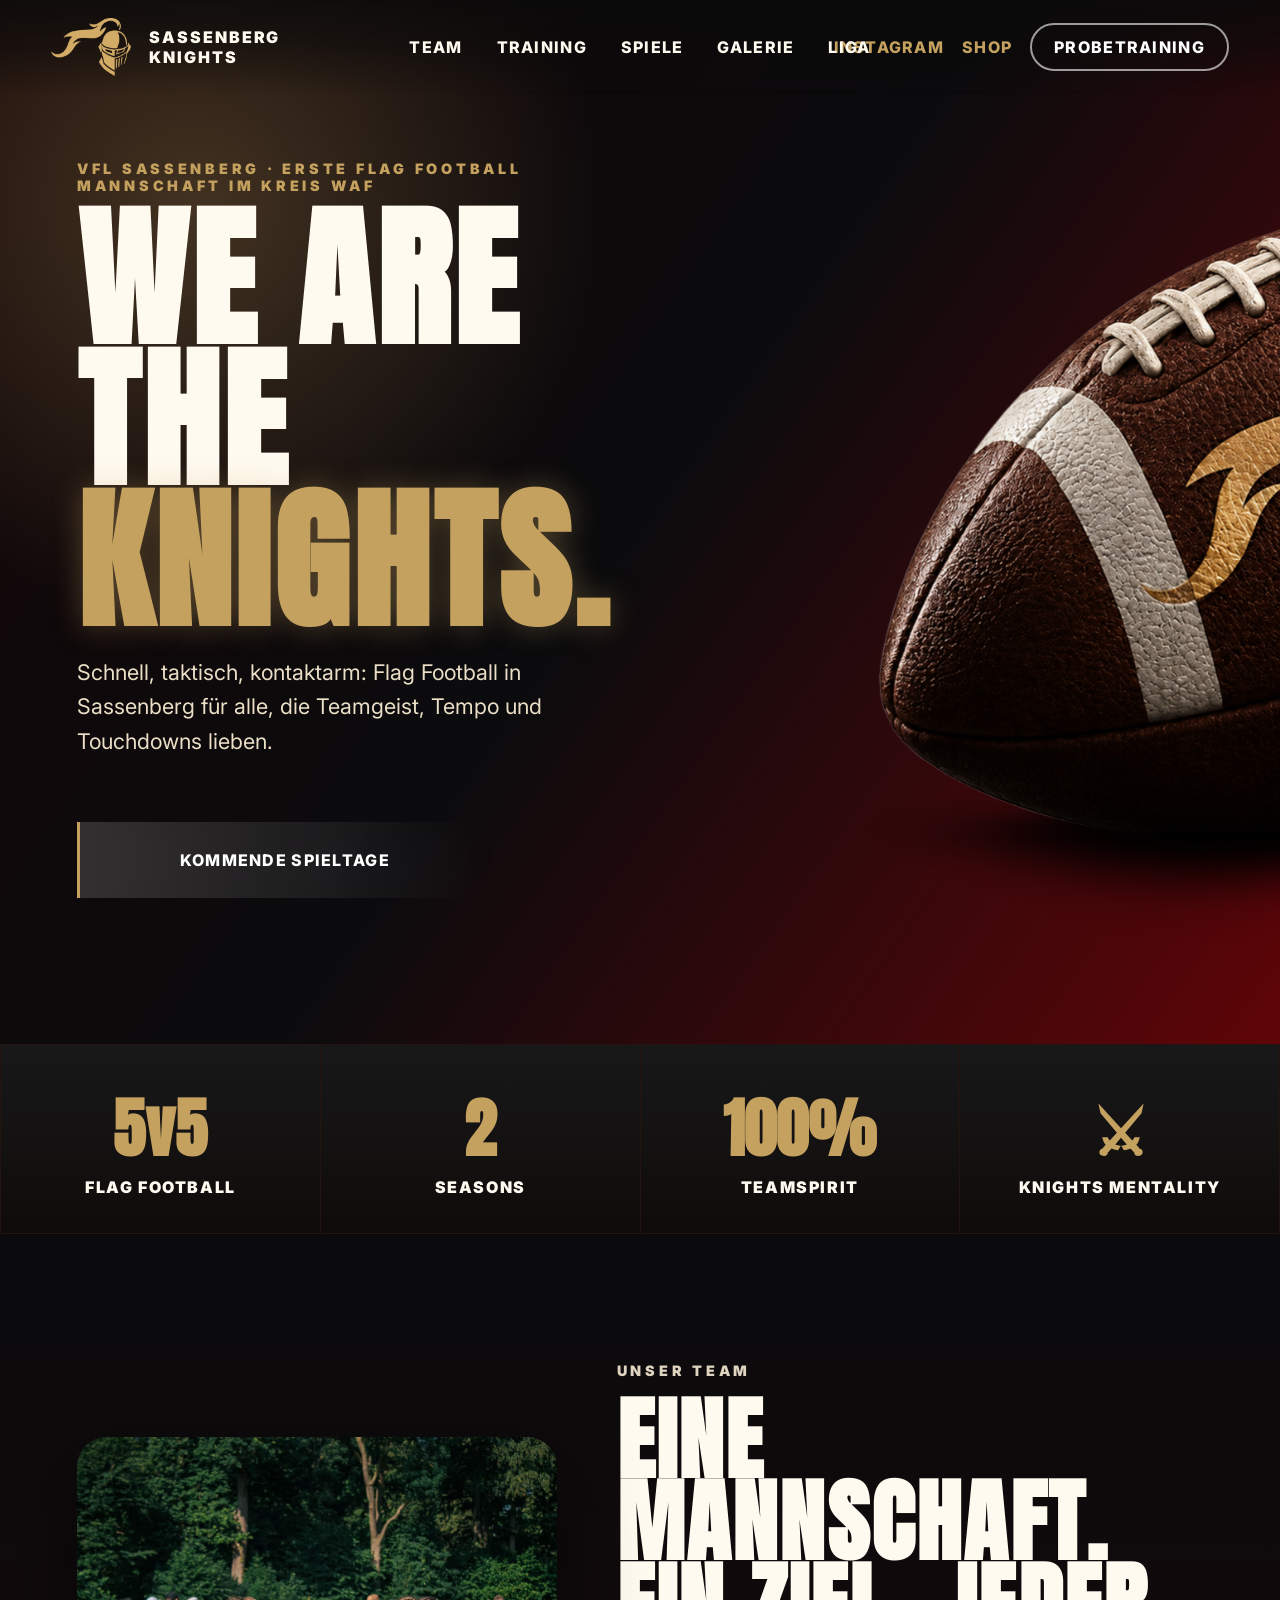
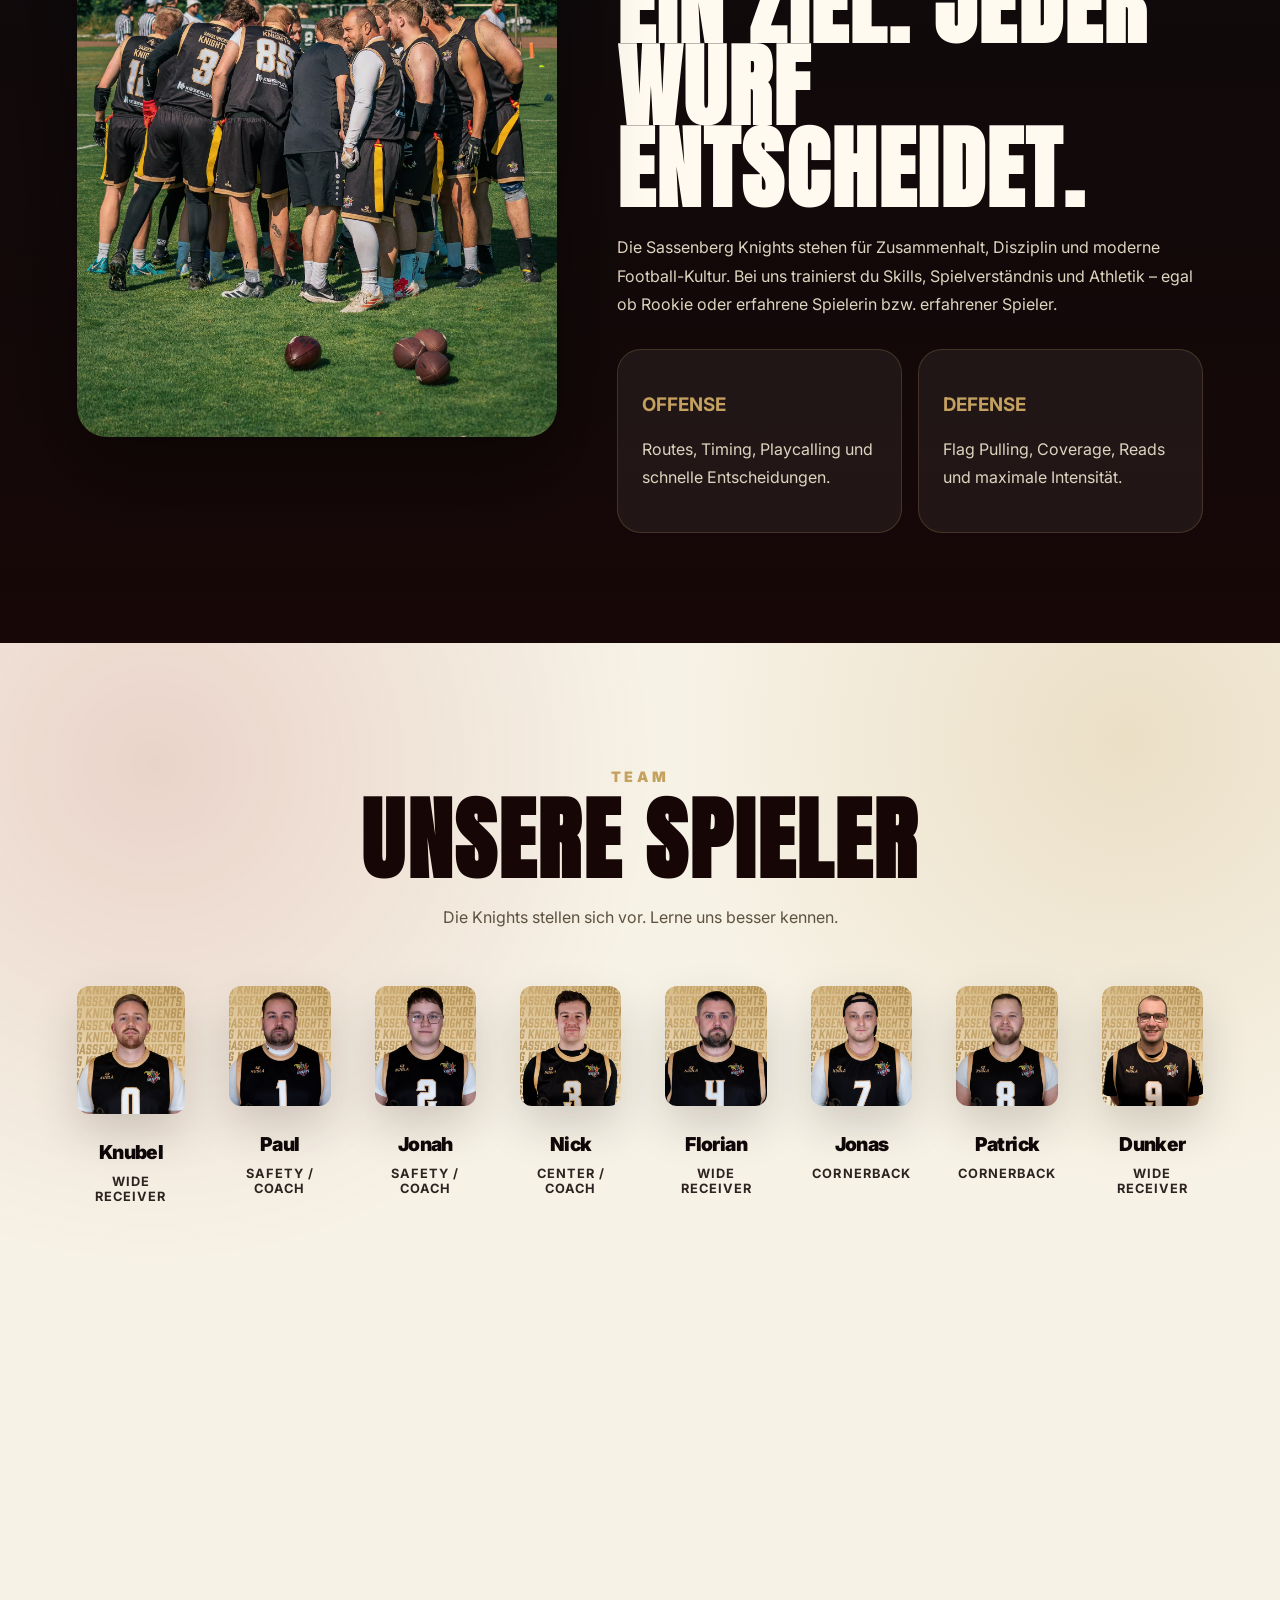
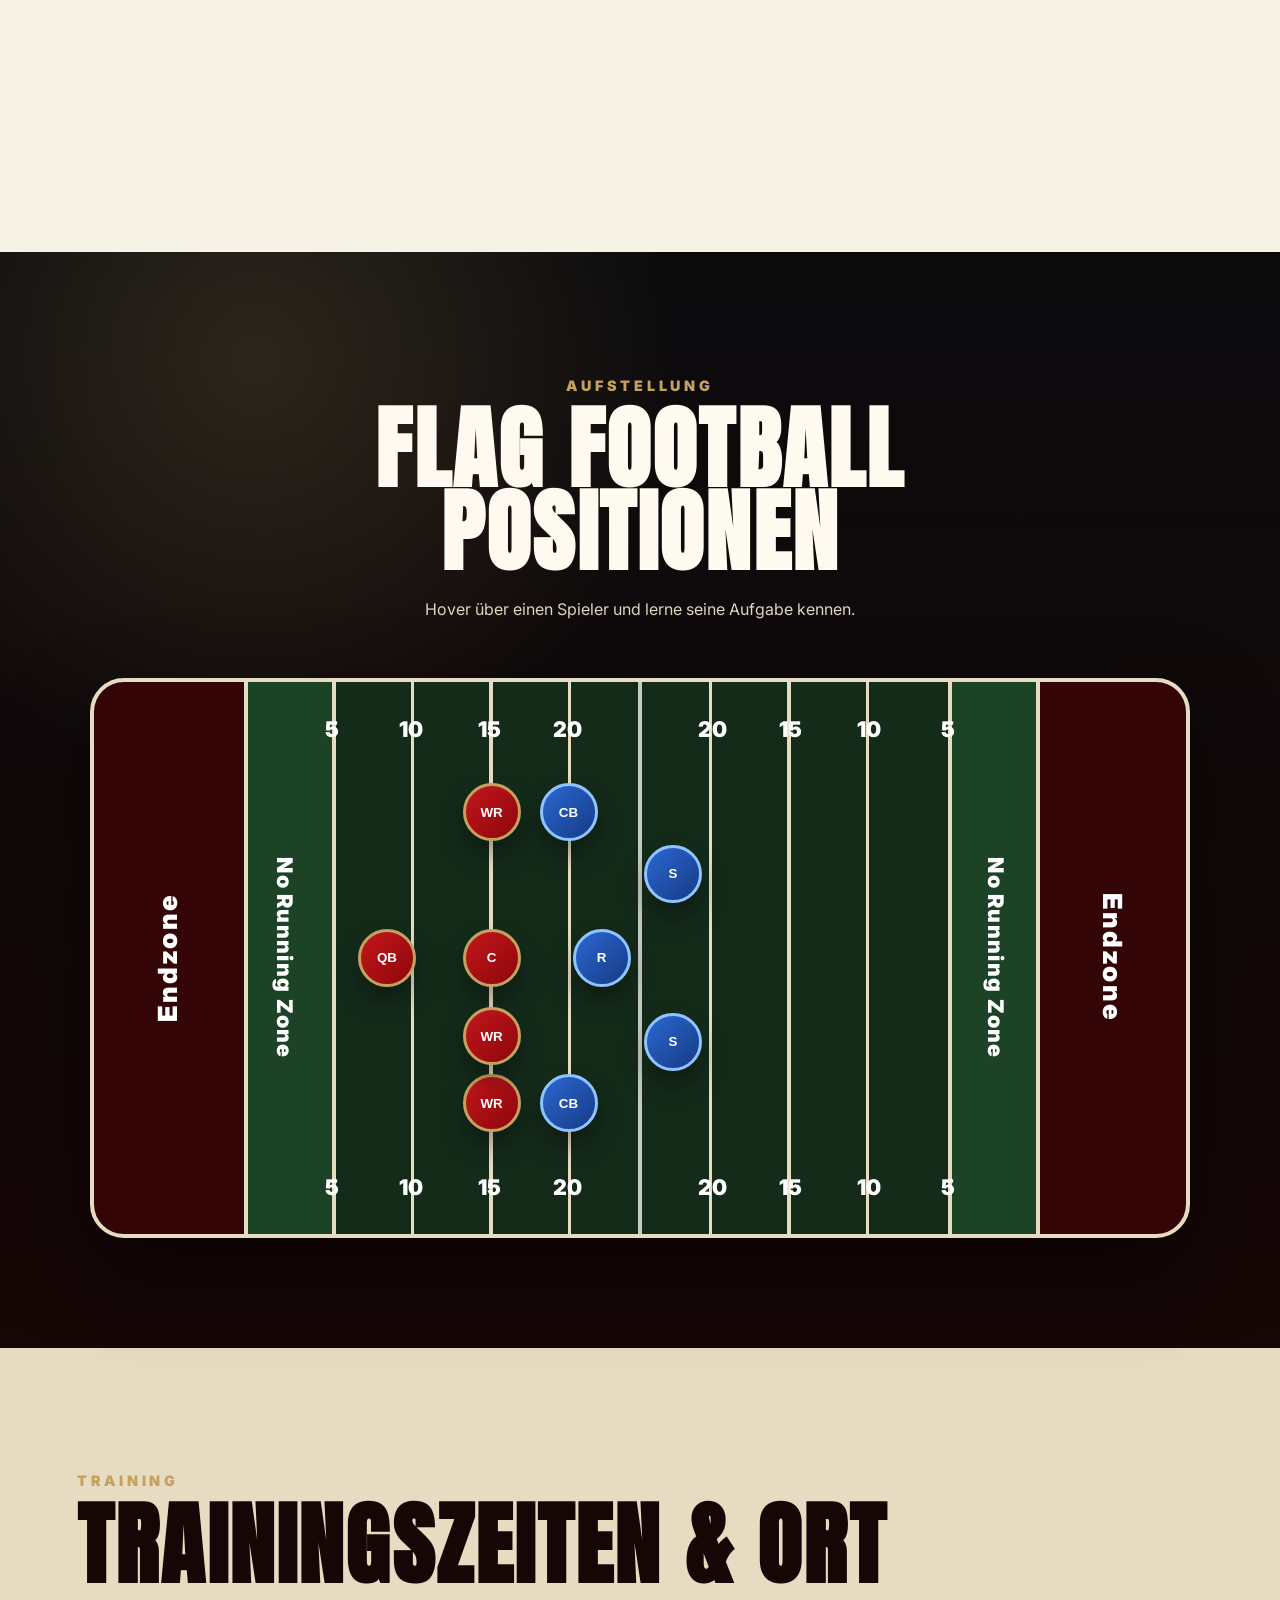
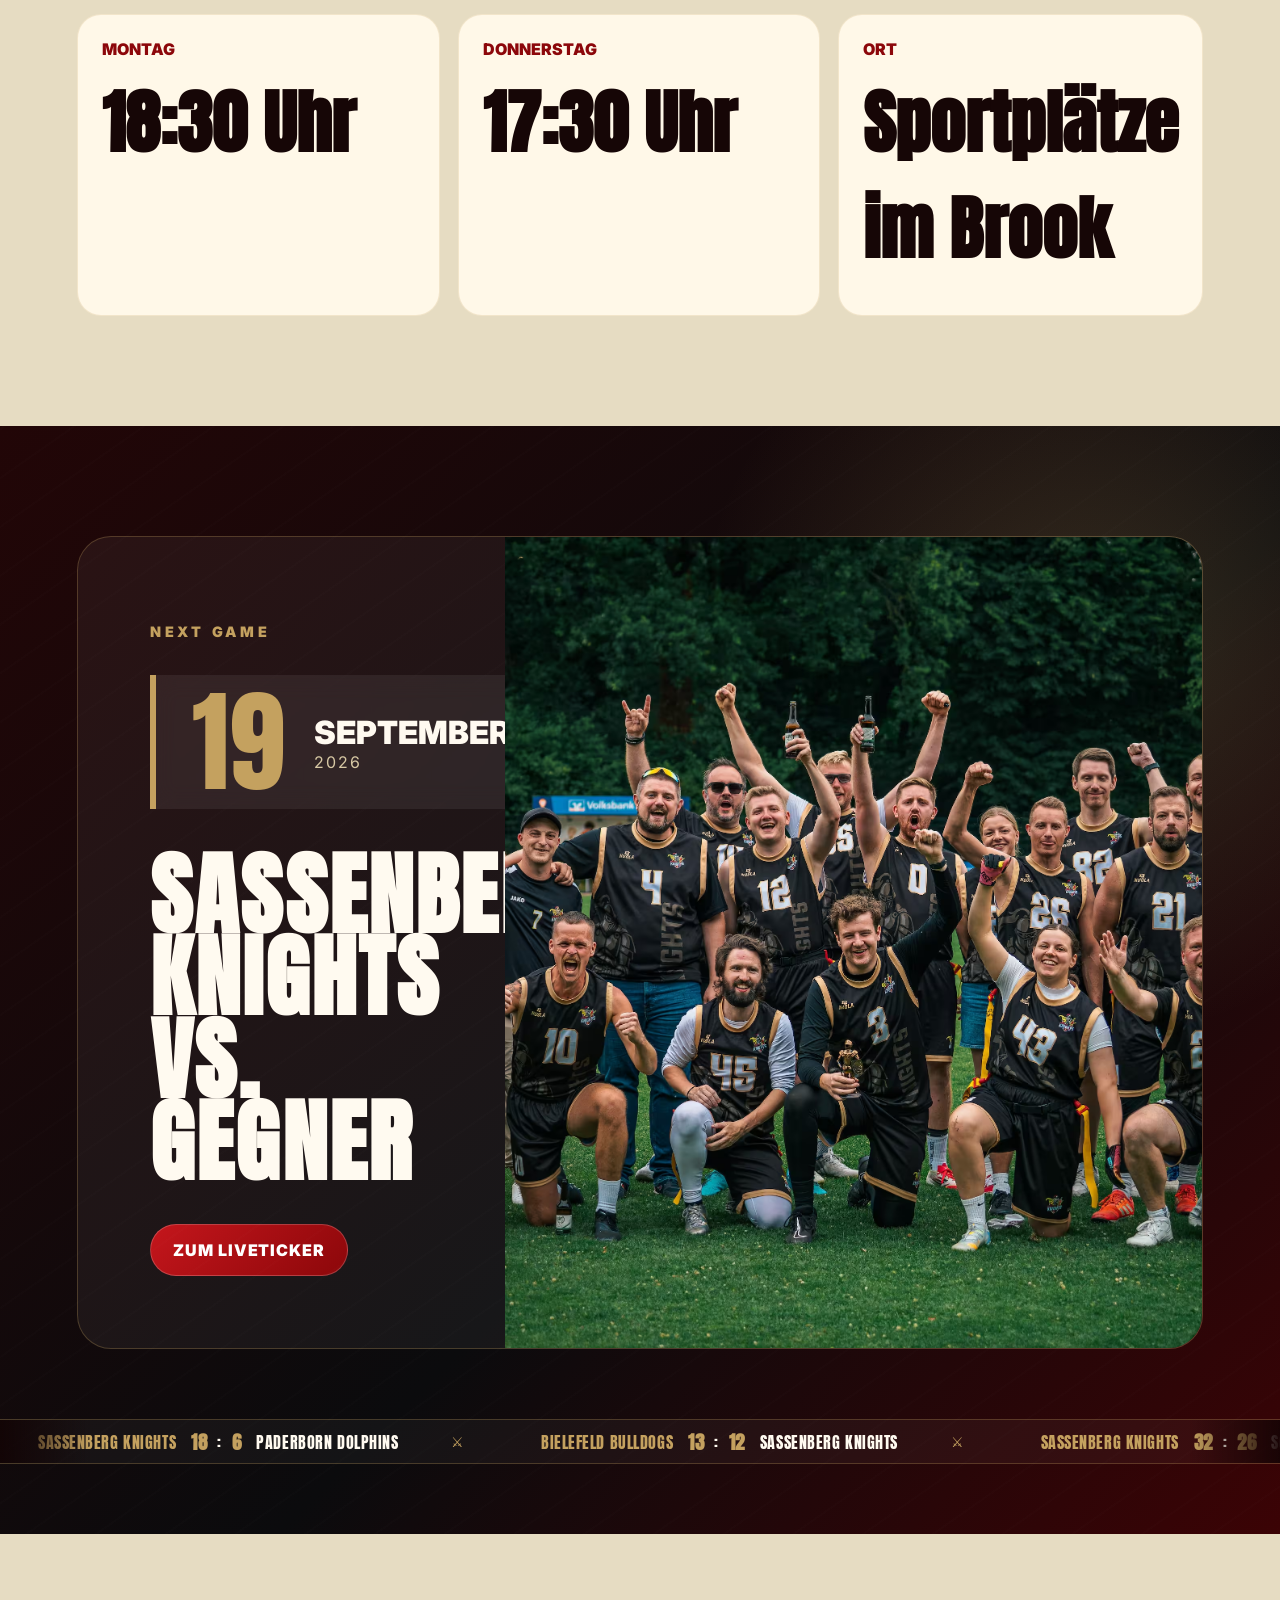
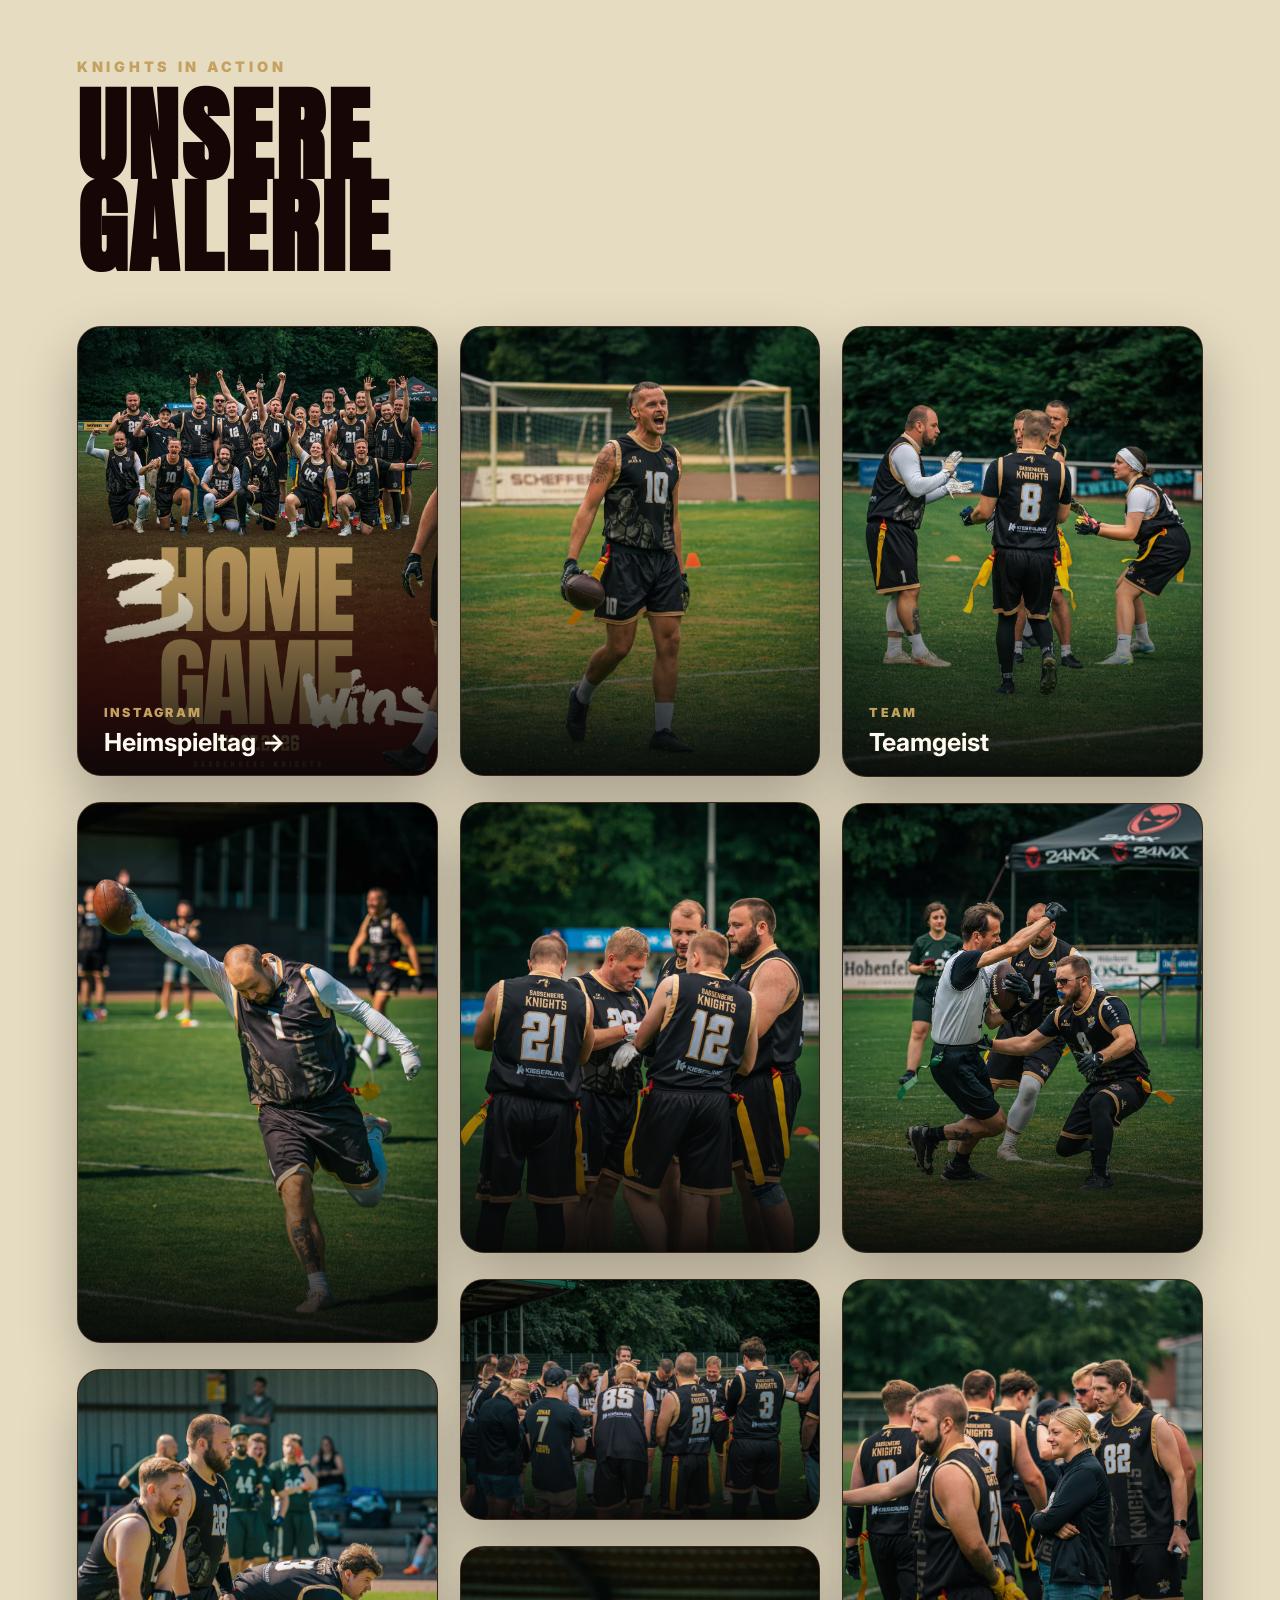
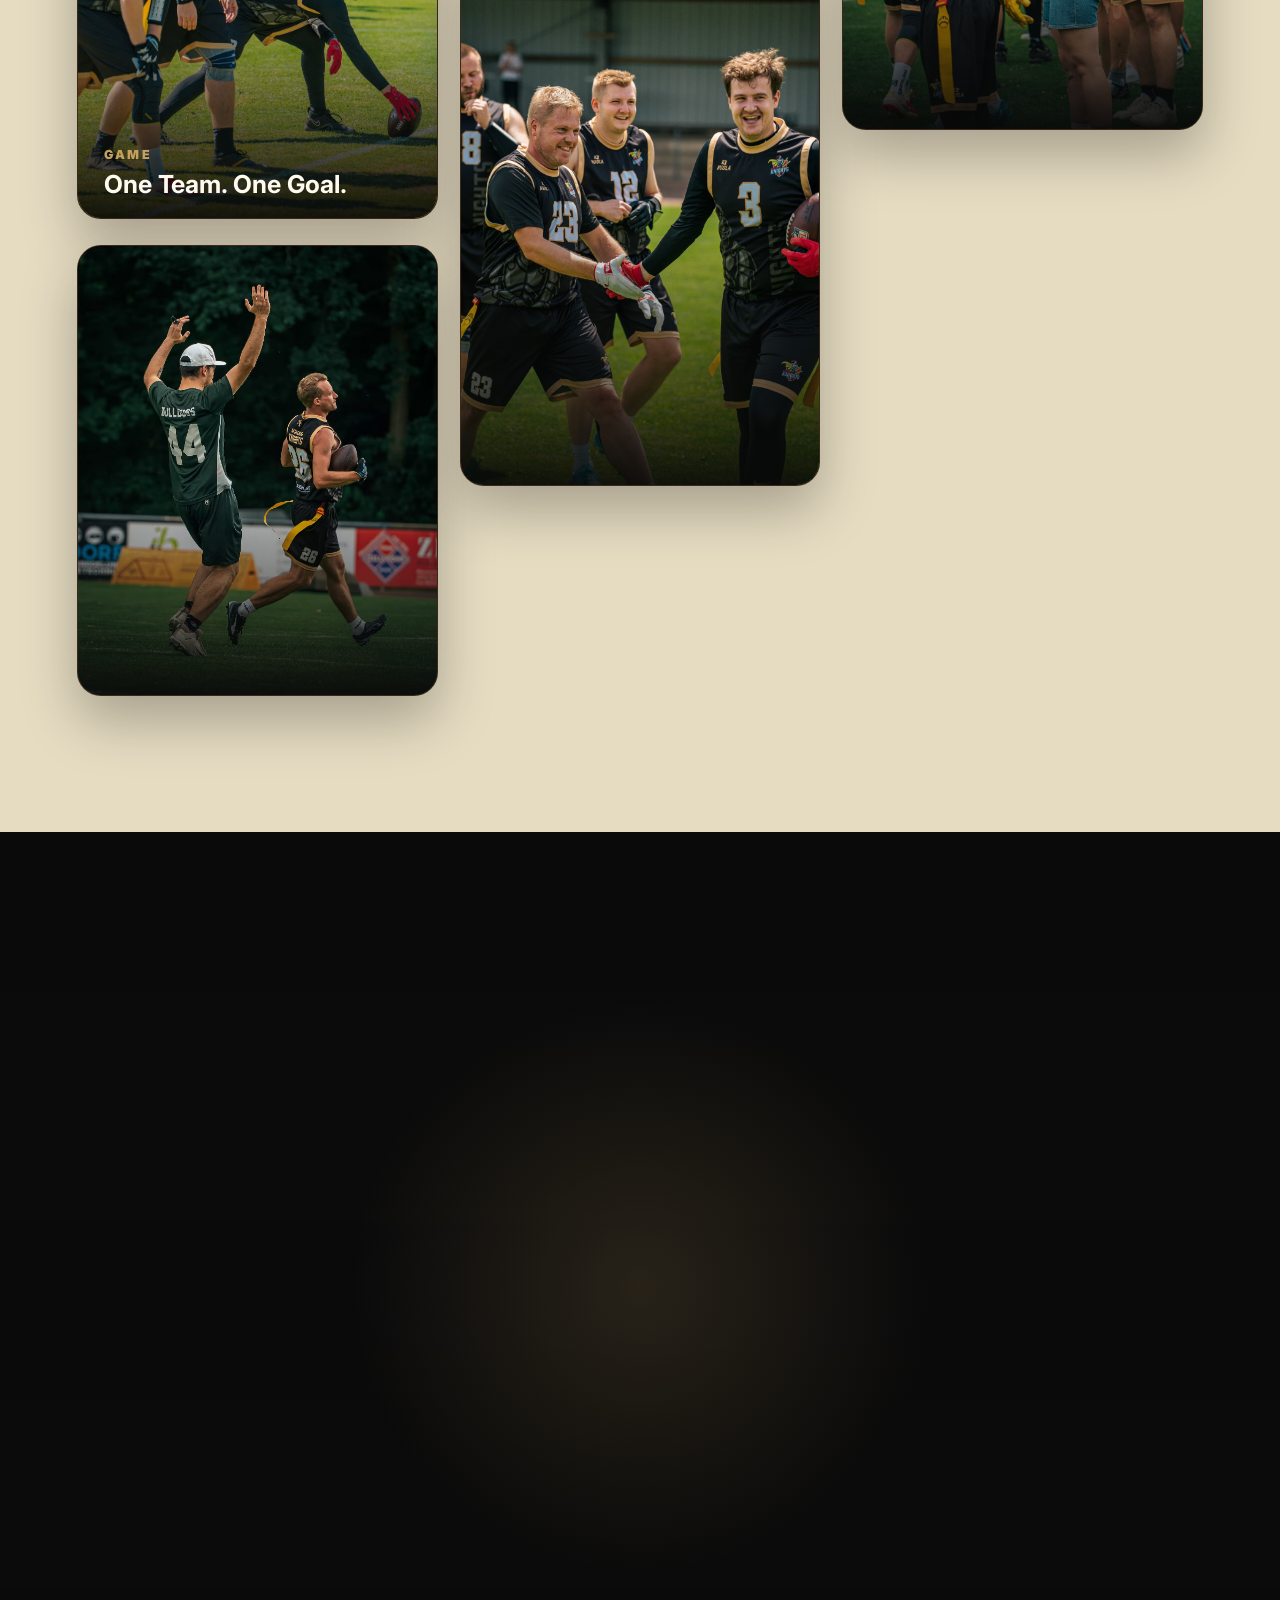
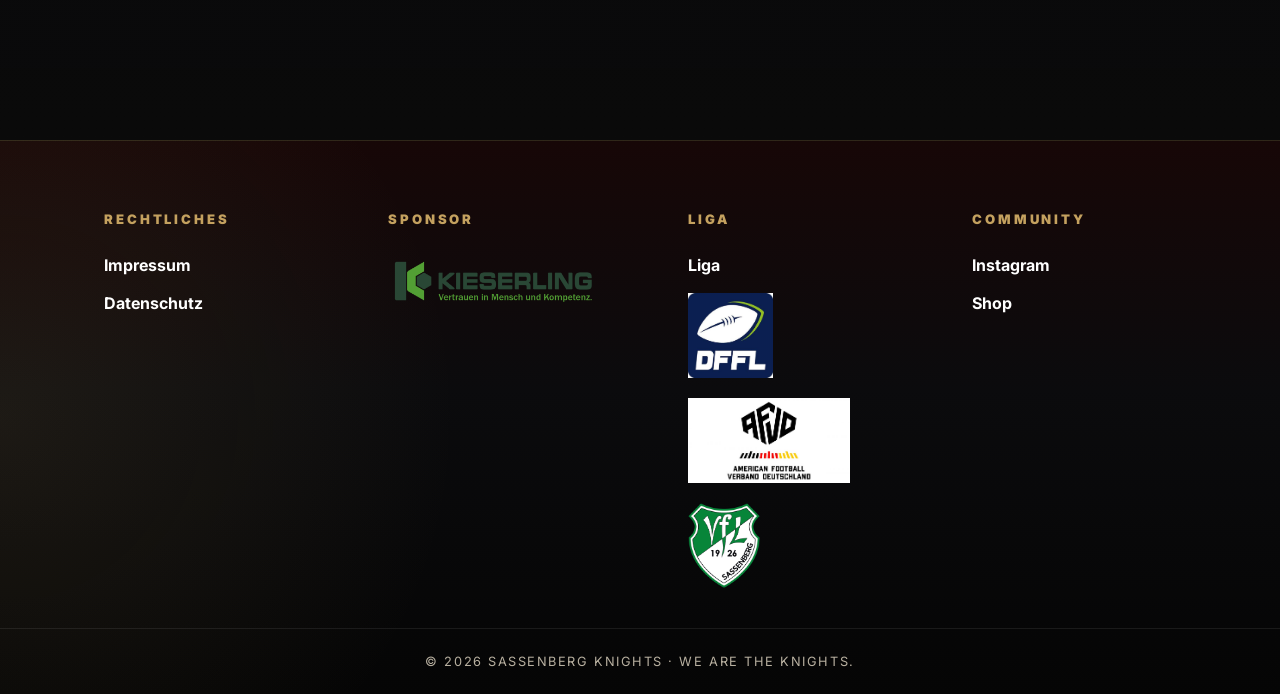
==== index.html @ d78b8ea8 "updated email" ====
<!doctype html>
<html lang="de">
<head>
  <meta charset="utf-8" />
  <meta name="viewport" content="width=device-width, initial-scale=1" />
  <title>Sassenberg Knights</title>
  <meta name="description" content="Landingpage der Sassenberg Knights – Flag Football in Sassenberg. Team, Training, Spieltage und Anmeldung." />
  <link rel="preconnect" href="https://fonts.googleapis.com">
  <link rel="preconnect" href="https://fonts.gstatic.com" crossorigin>
  <link href="https://fonts.googleapis.com/css2?family=Anton&family=Inter:wght@400;600;700;900&display=swap" rel="stylesheet">
  <link rel="stylesheet" href="styles.css" />
</head>
<body class="is-loading">

  <!-- Seitenübergang / Loading Screen -->
  <div
    class="page-transition"
    id="page-transition"
    aria-hidden="true"
  >
    <div class="page-transition__background"></div>

    <div class="page-transition__content">
      <div class="page-transition__title-wrap">
        <span class="page-transition__title">
          Sassenberg
          <strong>Knights</strong>
        </span>
      </div>

      <div class="page-transition__football-wrap">
        <img
          class="page-transition__football"
          src="assets/football-knights-transitionA.png"
          alt=""
        >
      </div>
    </div>

    <div class="page-transition__line"></div>
  </div>
  <div class="noise"></div>
  <header class="site-header" id="top">
    <a class="brand" href="#top" aria-label="Sassenberg Knights Startseite">
      <img src="assets/helm_knights.png" alt="Sassenberg Knights Logo" />
      <span>Sassenberg<br>Knights</span>
    </a>
    <button class="nav-toggle" aria-label="Menü öffnen">☰</button>
    <nav class="main-nav">
      <div class="nav-center">
        <a href="#team">Team</a>
        <a href="#training">Training</a>
        <a href="#spiele">Spiele</a>
        <a href="#galerie">Galerie</a>
        <a href="#liga">Liga</a>
      </div>

      <div class="nav-right">
        <a class="ig" href="https://www.instagram.com/sassenberg_knights/" target="_blank" rel="noopener">
          Instagram
        </a>
        <a class="ig" href="https://sassenberg-knights.fan12.de/" target="_blank" rel="noopener">
          Shop
        </a>
        <a class="nav-btn" href="#anmeldung">Probetraining</a>
      </div>
    </nav>
  </header>

  <main>
    <section class="hero section">
      <div class="hero-copy reveal">
        <p class="eyebrow">VfL Sassenberg · Erste Flag Football Mannschaft im Kreis WAF</p>
        <h1>We are the<br><span>Knights.</span></h1>
        <p class="lead">Schnell, taktisch, kontaktarm: Flag Football in Sassenberg für alle, die Teamgeist, Tempo und Touchdowns lieben.</p>
        <div class="hero-banner">
          <a href="#spiele">
            Kommende Spieltage
          </a>
        </div>
      </div>
      <div class="hero-card reveal delay-1">
        <img src="assets/football-knights.png" alt="Sassenberg Knights Game Day Poster" />
      </div>
    </section>

    <section class="stats reveal" aria-label="Team Highlights">
      <div><strong>5v5</strong><span>Flag Football</span></div>
      <div><strong>2</strong><span>Seasons</span></div>
      <div><strong>100%</strong><span>Teamspirit</span></div>
      <div><strong>⚔</strong><span>Knights Mentality</span></div>
    </section>

    <section class="section split" id="team">
      <div class="image-stack reveal">
        <img class="main-img" src="assets/team2.avif" alt="Sassenberg Knights Team am Spieltag" />
      </div>
      <div class="content reveal delay-1">
        <p class="eyebrow">Unser Team</p>
        <h2>Eine Mannschaft. Ein Ziel. Jeder Wurf entscheidet.</h2>
        <p>Die Sassenberg Knights stehen für Zusammenhalt, Disziplin und moderne Football-Kultur. Bei uns trainierst du Skills, Spielverständnis und Athletik – egal ob Rookie oder erfahrene Spielerin bzw. erfahrener Spieler.</p>
        <div class="feature-grid">
          <article>
            <h3>Offense</h3>
            <p>Routes, Timing, Playcalling und schnelle Entscheidungen.</p>
          </article>

          <article class="defense-card">
            <h3>Defense</h3>
            <p>Flag Pulling, Coverage, Reads und maximale Intensität.</p>
          </article>
        </div>
      </div>
    </section>



    <section class="section roster" id="spieler">
      <div class="section-title reveal">
        <p class="eyebrow">Team</p>
        <h2>Unsere Spieler</h2>
        <p class="muted">Die Knights stellen sich vor. Lerne uns besser kennen.</p>
      </div>
      <div class="roster-grid">
        <article class="roster-card reveal">
          <img src="assets/team/0_knubel.avif" alt="Spielerfoto" />
          <h3>Knubel</h3>
          <p> Wide Receiver</p>
        </article>
        <article class="roster-card reveal">
          <img src="assets/team/1_paul.avif" alt="Spielerfoto" />
          <h3>Paul</h3>
          <p>Safety / Coach</p>
        </article>
        <article class="roster-card reveal">
          <img src="assets/team/2_jonah.avif" alt="Spielerfoto" />
          <h3>Jonah</h3>
          <p>Safety / Coach</p>
        </article>
        <article class="roster-card reveal delay-1">
          <img src="assets/team/3_nick.avif" alt="Spielerfoto" />
          <h3>Nick</h3>
          <p>Center / Coach</p>
        </article>
        <article class="roster-card reveal delay-1">
          <img src="assets/team/4_florian.avif" alt="Spielerfoto" />
          <h3>Florian</h3>
          <p>Wide Receiver</p>
        </article>
        <article class="roster-card reveal">
          <img src="assets/team/7_jonas.avif" alt="Spielerfoto" />
          <h3>Jonas</h3>
          <p>Cornerback</p>
        </article>
        <article class="roster-card reveal">
          <img src="assets//team/8_patrick.avif" alt="Spielerfoto" />
          <h3>Patrick</h3>
          <p>Cornerback</p>
        </article>
        <article class="roster-card reveal">
          <img src="assets/team/9_dunker.avif" alt="Spielerfoto" />
          <h3>Dunker</h3>
          <p>Wide Receiver</p>
        </article>
        <article class="roster-card reveal">
          <img src="assets/team/10_matze.avif" alt="Spielerfoto" />
          <h3>Matze</h3>
          <p>Safety</p>
        </article>
        <article class="roster-card reveal">
          <img src="assets/team/11_björn.avif" alt="Spielerfoto" />
          <h3>Björn</h3>
          <p>Wide Receiver</p>
        </article>
        <article class="roster-card reveal">
          <img src="assets/team/12_deelsma.avif" alt="Spielerfoto" />
          <h3>Deelsma</h3>
          <p>Wide Receiver</p>
        </article>
        <article class="roster-card reveal delay-1">
          <img src="assets/team/14_basti.avif" alt="Spielerfoto" />
          <h3>Basti</h3>
          <p>Wide Receiver</p>
        </article>
        <article class="roster-card reveal delay-1">
          <img src="assets/team/21_jens.avif" alt="Spielerfoto" />
          <h3>Jens</h3>
          <p>Wide Receiver</p>
        </article>
        <article class="roster-card reveal delay-2">
          <img src="assets/team/23_itti.avif" alt="Spielerfoto" />
          <h3>Itti</h3>
          <p>Wide Receiver / Coach</p>
        </article>
        <article class="roster-card reveal delay-2">
          <img src="assets/team/knight.png" alt="Spielerfoto" />
          <h3>Melissa</h3>
          <p>Wide Receiver</p>
        </article>
        <article class="roster-card reveal delay-2">
          <img src="assets/team/26_flo.avif" alt="Spielerfoto" />
          <h3>Flo</h3>
          <p>Cornerback / Rusher</p>
        </article>
        <article class="roster-card reveal">
          <img src="assets/team/28_hornig.avif" alt="Spielerfoto" />
          <h3>Hornig</h3>
          <p>Quarterback</p>
        </article>
        <article class="roster-card reveal">
          <img src="assets/team/knight.png" alt="Spielerfoto" />
          <h3>Lolo</h3>
          <p>Cornerback</p>
        </article>
        <article class="roster-card reveal">
          <img src="assets/team/45_coyo.avif" alt="Spielerfoto" />
          <h3>Coyo</h3>
          <p>Cornerback</p>
        </article>
        <article class="roster-card reveal delay-1">
          <img src="assets/team/75_andre.avif" alt="Spielerfoto" />
          <h3>Andre</h3>
          <p>Wide Receiver</p>
        </article>
        <article class="roster-card reveal delay-1">
          <img src="assets/team/82_marcel.avif" alt="Spielerfoto" />
          <h3>Marcel</h3>
          <p>Wide Receiver</p>
        </article>
        <article class="roster-card reveal delay-2">
          <img src="assets/team/85_nikki.avif" alt="Spielerfoto" />
          <h3>Nikki</h3>
          <p>Rusher</p>
        </article>
        <article class="roster-card reveal delay-2">
          <img src="assets/team/knight.png" alt="Spielerfoto" />
          <h3>Lukas</h3>
          <p>Fotograf</p>
        </article>
        <article class="roster-card reveal delay-2">
          <img src="assets/team/knight.png" alt="Spielerfoto" />
          <h3>Du</h3>
          <p>Rookie</p>
        </article>
      </div>
    </section>

    <section class="section playbook" id="positionen">
      <div class="section-title reveal">
        <p class="eyebrow">Aufstellung</p>
        <h2>Flag Football Positionen</h2>
        <p class="muted">Hover über einen Spieler und lerne seine Aufgabe kennen.</p>
      </div>

      <div class="field reveal delay-1">
        <div class="yard-line"></div>
        <div class="yard-numbers top">
          <span style="left:22%">5</span>
          <span style="left:29.14%">10</span>
          <span style="left:36.28%">15</span>
          <span style="left:43.42%">20</span>
          <span style="left:56.58%">20</span>
          <span style="left:63.72%">15</span>
          <span style="left:70.86%">10</span>
          <span style="left:78%">5</span>
        </div>

        <div class="yard-numbers bottom">
          <span style="left:22%">5</span>
          <span style="left:29.14%">10</span>
          <span style="left:36.28%">15</span>
          <span style="left:43.42%">20</span>
          <span style="left:56.58%">20</span>
          <span style="left:63.72%">15</span>
          <span style="left:70.86%">10</span>
          <span style="left:78%">5</span>
        </div>
        <div class="endzone left">Endzone</div>
        <div class="endzone right">Endzone</div>

        <button class="field-player offense qb" type="button">
          QB
          <span><strong>Quarterback</strong>Lenkt die Offense, liest die Defense und verteilt den Ball.</span>
        </button>

        <button class="field-player offense c" type="button">
          C
          <span><strong>Center</strong>Startet den Spielzug mit dem Snap und läuft danach eine Route.</span>
        </button>

        <button class="field-player offense wr1" type="button">
          WR
          <span><strong>Wide Receiver</strong>Läuft Routes, schafft Separation und fängt Pässe.</span>
        </button>

        <button class="field-player offense wr2" type="button">
          WR
          <span><strong>Wide Receiver</strong>Läuft Routes, schafft Separation und fängt Pässe.</span>
        </button>

        <button class="field-player offense wr3" type="button">
          WR
          <span><strong>Wide Receiver</strong>Läuft Routes, schafft Separation und fängt Pässe.</span>
        </button>

        <button class="field-player defense blitzer" type="button">
          R
          <span><strong>Rusher</strong>Setzt den Quarterback unter Druck und erzwingt schnelle Entscheidungen.</span>
        </button>

        <button class="field-player defense cb1" type="button">
          CB
          <span><strong>Cornerback</strong>Deckt Receiver außen und versucht Pässe zu verhindern.</span>
        </button>

        <button class="field-player defense cb2" type="button">
          CB
          <span><strong>Cornerback</strong>Bleibt nah am Gegenspieler und zieht im richtigen Moment die Flag.</span>
        </button>

        <button class="field-player defense s2" type="button">
          S
          <span><strong>Safety</strong>Sichert tief ab und verhindert lange Touchdowns.</span>
        </button>

        <button class="field-player defense s1" type="button">
          S
          <span><strong>Safety</strong>Sichert tief ab und verhindert lange Touchdowns.</span>
        </button>
      </div>
    </section>

    <section class="section training" id="training">
      <div class="reveal">
        <p class="eyebrow">Training</p>
        <h2>Trainingszeiten & Ort</h2>
      </div>
      <div class="training-cards">
        <article class="reveal"><span>Montag</span><strong>18:30 Uhr</strong></article>
        <article class="reveal delay-1"><span>Donnerstag</span><strong>17:30 Uhr</strong></article>
        <article class="reveal delay-2"><span>Ort</span><strong>Sportplätze im Brook</strong></article>
      </div>
    </section>

    <section class="section games" id="spiele">
      <div class="next-game-card reveal">
        <div class="next-game-content">
          <p class="eyebrow">Next Game</p>

          <div class="game-date-card">
            <span class="day">19</span>

            <div class="month">
              <span>September</span>
              <span>2026</span>
            </div>

            <div class="weekday">
              Samstag
            </div>
          </div>

          <h2>Sassenberg Knights<br>vs. Gegner</h2>

          <a class="btn primary game-button" href="https://www.5erdffl.de/event/sassenberg-knights-2/" target="_blank"
                rel="noopener noreferrer">
            Zum Liveticker
          </a>
          

        </div>
        <div class="game-image">
            <img src="assets/gameday.avif" alt="Game Day">
        </div>
      </div>
      <div class="results-marquee" aria-label="Letzte Spielergebnisse">
        <div class="results-marquee-window">
          <div
            class="results-marquee-track"
            id="results-marquee-track"
          >
            <!-- Wird per JavaScript eingefügt -->
          </div>
        </div>
      </div>
    </section>


    <section class="section gallery" id="galerie">
      <div class="gallery-heading reveal">
        <div>
          <p class="eyebrow">Knights in Action</p>
          <h2>Unsere Galerie</h2>
        </div>
      </div>

      <div class="gallery-grid">

        <figure class="gallery-item">
          <a
                href="https://www.instagram.com/p/DbGefK0jGOL/?utm_source=ig_web_copy_link&igsh=MzRlODBiNWFlZA=="
                target="_blank"
                rel="noopener noreferrer"
          >
            <img
              src="assets/gallery/homeGame_04.07.26.avif"
              href="https://www.instagram.com/p/DbGefK0jGOL/?utm_source=ig_web_copy_link&igsh=MzRlODBiNWFlZA=="
              alt="Training der Sassenberg Knights"
              loading="lazy"
            >
          </a>
                    <figcaption>
            <span>Instagram</span>
            <strong>Heimspieltag →</strong>
          </figcaption>
        </figure>

        <figure class="gallery-item">
          <img
            src="assets/gallery/gallery-01.avif"
            alt="Sassenberg Knights beim Spieltag"
            loading="lazy"
          >
        </figure>

        <figure class="gallery-item">
          <img
            src="assets/gallery/gallery-02.avif"
            alt="Training der Sassenberg Knights"
            loading="lazy"
          >
          <figcaption>
            <span>Game</span>
            <strong>One Team. One Goal.</strong>
          </figcaption>
        </figure>

        <figure class="gallery-item">
          <img
            src="assets/gallery/gallery-03.avif"
            alt="Teamfoto der Sassenberg Knights"
            loading="lazy"
          >
        </figure>

        <figure class="gallery-item">
          <img
            src="assets/gallery/gallery-04.avif"
            alt="Spielzug der Sassenberg Knights"
            loading="lazy"
          >
        </figure>

        <figure class="gallery-item">
          <img
            src="assets/gallery/gallery-05.avif"
            alt="Sassenberg Knights vor dem Spiel"
            loading="lazy"
          >
        </figure>

        <figure class="gallery-item">
          <img
            src="assets/gallery/gallery-06.avif"
            alt="Jubel der Sassenberg Knights"
            loading="lazy"
          >
        </figure>

        <figure class="gallery-item">
          <img
            src="assets/gallery/gallery-07.avif"
            alt="Jubel der Sassenberg Knights"
            loading="lazy"
          >
        </figure>

        <figure class="gallery-item">
          <img
            src="assets/gallery/gallery-08.avif"
            alt="Jubel der Sassenberg Knights"
            loading="lazy"
          >
          <figcaption>
            <span>Team</span>
            <strong>Teamgeist</strong>
          </figcaption>
        </figure>

        <figure class="gallery-item">
          <img
            src="assets/gallery/gallery-09.avif"
            alt="Jubel der Sassenberg Knights"
            loading="lazy"
          >
        </figure>

        <figure class="gallery-item">
          <img
            src="assets/gallery/gallery-10.avif"
            alt="Jubel der Sassenberg Knights"
            loading="lazy"
          >
        </figure>
      </div>
    </section>

    <section class="section signup" id="anmeldung">
      <div class="signup-card reveal">

        <p class="eyebrow">Werde ein Knight</p>

        <h2>
          Interesse?<br>
          Schreib uns.
        </h2>

        <p class="signup-text">
          Du möchtest Flag Football ausprobieren oder einfach mal beim Training
          vorbeischauen? Dann melde dich unkompliziert bei uns.
        </p>

        <div class="signup-contact">

          <a
            class="signup-contact-link signup-instagram"
            href="https://www.instagram.com/sassenberg_knights/"
            target="_blank"
            rel="noopener noreferrer"
          >
            <span class="signup-contact-label">Instagram</span>

            <span class="signup-contact-main">
              @sassenberg_knights
              <span class="signup-arrow">↗</span>
            </span>

            <span class="signup-contact-description">
              Schreib uns einfach eine Nachricht
            </span>
          </a>

          <a
            class="signup-contact-link"
            href="mailto:sassenbergknights@web.de"
          >
            <span class="signup-contact-label">E-Mail</span>

            <span class="signup-contact-main">
              info@sassenberg-knights.de
              <span class="signup-arrow">↗</span>
            </span>

            <span class="signup-contact-description">
              Kontaktiere uns per Mail
            </span>
          </a>

        </div>

      </div>
    </section>
  </main>

  <footer class="footer">
    <div class="footer-content">
      <div class="footer-column">
        <h3>Rechtliches</h3>

        <a href="impressum.html">Impressum</a>
        <a href="datenschutz.html">Datenschutz</a>
      </div>
      <div class="footer-column">
        <h3>Sponsor</h3>
        <a href="https://kieserling-personal.de/" target="_blank">
          <img
            class="footer-logo sponsor-logo"
            src="assets/footer/Kieserling_Logo_3c_RZ.png"
            alt="Kieserling"
          >
        </a>
      </div>
      <div class="footer-column">
        <h3>Liga</h3>
        <a href="https://www.5erdffl.de/" target="_blank">
          Liga
        </a>
        <div class="league-logos">
          <img src="assets/footer/dffl.png" alt="DFFL">
          <img src="assets/footer/logo-afvd-2025-fb-750x394.png" alt="AFVD">
          <img src="assets/footer/VfL_Sassenberg.png" alt="VfL Sassenberg">
        </div>
      </div>
      <div class="footer-column">
        <h3>Community</h3>
        <a
          href="https://www.instagram.com/sassenberg_knights/"
          target="_blank">
          Instagram
        </a>
        <a
          href="https://sassenberg-knights.fan12.de/"
          target="_blank">
          Shop
        </a>
      </div>

    </div>

    <div class="footer-bottom">
        © 2026 Sassenberg Knights · We are the Knights.
    </div>

  </footer>

  <script src="script.js"></script>
</body>
</html>
---- styles.css ----
:root {
  --red: #8c070a;
  --red2: #c4161c;
  --reddark: #330507;
  --gold: #c4a15f;
  --sand: #e6dcc2;
  --black: #0b0b0d;
  --white: #fffaf0;
  --muted: #cbbf9c;
}

* {
  box-sizing: border-box;
}

html {
  scroll-behavior: smooth;
}

body {
  margin: 0;
  background: var(--black);
  color: var(--white);
  font-family: Inter, system-ui, sans-serif;
  overflow-x: hidden;
}

/* Background texture */
.noise {
  position: fixed;
  inset: 0;
  z-index: 3;
  pointer-events: none;
  opacity: 0.12;
  background-image:
    linear-gradient(135deg, rgba(255, 255, 255, 0.05) 25%, transparent 25%),
    linear-gradient(225deg, rgba(255, 255, 255, 0.04) 25%, transparent 25%);
  background-size: 18px 18px;
}

/* Header */
.site-header {
  position: fixed;
  inset: 0 0 auto;
  z-index: 10;
  display: flex;
  align-items: center;
  justify-content: space-between;
  padding: 18px clamp(18px, 4vw, 64px);
  background: linear-gradient(
    180deg,
    rgba(10, 10, 10, 0.8),
    rgba(10, 10, 10, 0.5),
    rgba(10, 10, 10, 0)
  );
  backdrop-filter: blur(2px);
}

.brand {
  display: flex;
  align-items: center;
  gap: 18px;
  color: var(--white);
  text-decoration: none;
  font-weight: 900;
  letter-spacing: 0.12em;
  text-transform: uppercase;
  position: relative;
  z-index: 2;
}

.brand img {
  width: 80px;
  height: auto;

  object-fit: contain;

  border: none;
  border-radius: 0;

  display: block;
}

.main-nav {
  flex: 1;
  display: flex;
  align-items: center;
}

.nav-center {
  position: absolute;
  left: 50%;
  transform: translateX(-50%);
  display: flex;
  gap: 34px;
}

.nav-center a {
  transition: color 0.25s ease;
}

.nav-center a:hover {
  color: var(--gold);
}

.nav-right {
  margin-left: auto;
  display: flex;
  align-items: center;
  gap: 18px;
}

.nav-right a {
  transition: color 0.25s ease;
}

.nav-right a:hover {
  color: var(--white);
}

.main-nav a {
  color: var(--white);
  text-decoration: none;
  font-size: 1rem;
  font-weight: 800;
  letter-spacing: 0.08em;
  text-transform: uppercase;
}

.main-nav .ig {
  color: var(--gold);
}

.nav-btn {
  padding: 12px 22px;
  color: #fff !important;
  border-radius: 999px;
  border: 2px solid rgba(255, 255, 255, 0.6);
  transition: border-color 0.25s ease,
              color 0.25s ease,
              transform 0.25s ease;
}

.nav-btn:hover {
  border-color: var(--gold);
  color: var(--gold) !important;
}

.nav-toggle {
  display: none;
}

/* Global sections */
.section {
  padding: 110px clamp(20px, 6vw, 90px);
}

.eyebrow {
  color: var(--gold);
  font-size: 0.9rem;
  font-weight: 900;
  letter-spacing: 0.26em;
  text-transform: uppercase;
}

.hero h1,
.content h2,
.section-title h2,
.training h2,
.signup h2 {
  margin: 0 0 22px;
  font-family: Anton, Impact, sans-serif;
  line-height: 0.92;
  letter-spacing: 0.025em;
  text-transform: uppercase;
}

.content h2,
.section-title h2,
.training h2,
.signup h2 {
  font-size: clamp(2.8rem, 7vw, 6.8rem);
}

.content p,
.signup p,
.muted {
  color: #ded4bf;
  line-height: 1.8;
}

/* Hero */
.hero {
  min-height: 100vh;
  display: grid;
  grid-template-columns: 1.05fr 0.95fr;
  align-items: center;
  gap: 52px;
  background:
    radial-gradient(circle at 15% 20%, rgba(196, 161, 95, 0.28), transparent 30%),
    linear-gradient(125deg, #140607 0%, #0b0b0d 50%, #5f0508 100%);
}

.hero h1 {
  font-size: clamp(4.2rem, 12vw, 11rem);
}

.hero h1 span {
  color: var(--gold);
  text-shadow: 0 0 30px rgba(196, 161, 95, 0.35);
}

.lead {
  max-width: 650px;
  color: #eadfc6;
  font-size: clamp(1.05rem, 2vw, 1.35rem);
  line-height: 1.6;
}

.hero-actions {
  display: flex;
  flex-wrap: wrap;
  gap: 14px;
}

.hero-card {
  position: relative;
  justify-self: center;
  transform: rotate(1.5deg);
  transform-style: preserve-3d;
  perspective: 1200px;
}

.hero-card img {
  width: min(1230px, 186vw);
  transition: transform 0.15s ease-out;
  will-change: transform;
}

.hero-banner {
  margin-top: 42px;
  display: inline-flex;
  align-items: center;
  gap: 28px;
  padding: 28px 100px;

  background: linear-gradient(
    90deg,
    rgba(255,255,255,.16) 0%,
    rgba(255,255,255,.08) 55%,
    rgba(255,255,255,0) 100%
  );

  border-left: 3px solid var(--gold);
  border-radius: 0 999px 999px 0;

  backdrop-filter: blur(10px);
}

.hero-banner a {
  display: flex;
  align-items: center;
  gap: 10px;

  color: #fff;
  text-decoration: none;
  font-weight: 800;
  letter-spacing: .08em;
  text-transform: uppercase;

  transition: color .25s ease,
              transform .25s ease;
}

.hero-banner a:hover {
  color: var(--gold);
}

/* Buttons */
.btn {
  display: inline-flex;
  align-items: center;
  justify-content: center;
  padding: 15px 22px;
  border: 1px solid rgba(255, 255, 255, 0.2);
  border-radius: 999px;
  text-decoration: none;
  font-weight: 900;
  letter-spacing: 0.06em;
  text-transform: uppercase;
  transition:
    transform 0.25s,
    box-shadow 0.25s,
    background 0.25s;
}

.btn:hover {
  transform: translateY(-3px);
  box-shadow: 0 18px 40px rgba(0, 0, 0, 0.35);
}

.primary {
  background: linear-gradient(135deg, var(--red2), var(--red));
  color: #fff;
}

.ghost {
  background: rgba(255, 255, 255, 0.06);
  color: #fff;
}

/* Stats */
.stats {
  display: grid;
  grid-template-columns: repeat(4, 1fr);
  gap: 1px;
  padding: 1px;
  background: #22150f;
}

.stats div {
  padding: 36px;
  background: linear-gradient(180deg, #181818, #100b0b);
  text-align: center;
}

.stats strong {
  display: block;
  color: var(--gold);
  font-family: Anton;
  font-size: clamp(2.2rem, 5vw, 4rem);
}

.stats span {
  font-weight: 900;
  letter-spacing: 0.1em;
  text-transform: uppercase;
}

/* Split section */
.split {
  display: grid;
  grid-template-columns: 0.9fr 1.1fr;
  align-items: center;
  gap: 60px;
  background: linear-gradient(180deg, #0b0b0d, #170707);
}

.image-stack {
  position: relative;
}

.main-img {
  width: 100%;
  border-radius: 30px;
  filter: saturate(0.9);
  box-shadow: 0 30px 80px rgba(0, 0, 0, 0.45);
}

/* Features */
.feature-grid {
  display: grid;
  grid-template-columns: repeat(2, 1fr);
  gap: 16px;
  margin-top: 30px;
}

.feature-grid article,
.training-cards article,
.signup-card {
  padding: 24px;
  background: rgba(255, 255, 255, 0.06);
  border: 1px solid rgba(196, 161, 95, 0.22);
  border-radius: 24px;
}

.feature-grid h3 {
  color: var(--gold);
  text-transform: uppercase;
}

/* Playbook / Field */
.playbook {
  background:
    radial-gradient(circle at 20% 10%, rgba(196, 161, 95, 0.18), transparent 30%),
    linear-gradient(180deg, #0b0b0d, #160606);
}

.playbook .section-title {
  max-width: 900px;
  margin: 0 auto 54px;
  text-align: center;
}

.field {
  position: relative;
  min-height: 560px;
  max-width: 1100px;
  margin: 0 auto;
  overflow: visible;
  border: none;
  border-radius: 34px;
  background:
    linear-gradient(
      90deg,
      #330507 0 14%,
      #1d4327 14% 22%,
      #142b1a 22% 78%,
      #1d4327 78% 86%,
      #330507 86% 100%
    );
  box-shadow: 0 35px 90px rgba(0, 0, 0, 0.45);
}

.field::before {
  content: "";
  position: absolute;
  inset: 0;
  border: 4px solid var(--sand);
  border-radius: 34px;
  pointer-events: none;
  z-index: 20;
}

.field::after {
  content: "";
  position: absolute;
  inset: 0;
  pointer-events: none;
  z-index: 1;
  background:
    linear-gradient(90deg, transparent 49.8%, rgba(255,255,255,.75) 49.8% 50.2%, transparent 50.2%),

    linear-gradient(90deg,
      transparent 14%, var(--sand) 14% 14.35%, transparent 14.35%,
      transparent 22%, var(--sand) 22% 22.35%, transparent 22.35%,
      transparent 29.14%, var(--sand) 29.14% 29.49%, transparent 29.49%,
      transparent 36.28%, var(--sand) 36.28% 36.63%, transparent 36.63%,
      transparent 43.42%, var(--sand) 43.42% 43.77%, transparent 43.77%,
      transparent 56.23%, var(--sand) 56.23% 56.58%, transparent 56.58%,
      transparent 63.37%, var(--sand) 63.37% 63.72%, transparent 63.72%,
      transparent 70.51%, var(--sand) 70.51% 70.86%, transparent 70.86%,
      transparent 78%, var(--sand) 78% 78.35%, transparent 78.35%,
      transparent 86%, var(--sand) 86% 86.35%, transparent 86.35%
    );
}

.endzone {
  position: absolute;
  top: 0;
  bottom: 0;
  width: 14%;
  display: grid;
  place-items: center;
  background: transparent;
  color: #fff;
  font-size: 1.65rem;
  font-weight: 900;
  letter-spacing: 0.08em;
  text-transform: none;
  writing-mode: vertical-rl;
  z-index: 2;
}

.endzone.left {
  left: 0;
  border-radius: 0 34px 34px 0;
  transform: rotate(180deg);
}

.endzone.right {
  right: 0;
  border-radius: 0 34px 34px 0;
}

.field .yard-line::before,
.field .yard-line::after {
  content: "No Running Zone";
  position: absolute;
  top: 50%;
  z-index: 2;
  color: #fff;
  font-size: 1.35rem;
  font-weight: 900;
  letter-spacing: 0.06em;
  writing-mode: vertical-rl;
  transform: translateY(-50%);
}

.field .yard-line::before {
  left: 16.5%;
}

.field .yard-line::after {
  right: 16.5%;
}

.yard-numbers span {
  position: absolute;
  z-index: 2;
  transform: translateX(-50%);
  color: #fff;
  font-size: 1.35rem;
  font-weight: 900;
}

.yard-numbers.top span {
  top: 38px;
}

.yard-numbers.bottom span {
  bottom: 38px;
}

.field-player {
  position: absolute;
  z-index: 10;
  width: 58px;
  height: 58px;
  border: 3px solid var(--gold);
  border-radius: 50%;
  background: linear-gradient(135deg, var(--red2), var(--red));
  color: #fff;
  font-weight: 900;
  cursor: pointer;
  box-shadow: 0 14px 26px rgba(0, 0, 0, 0.35);
  transition:
    transform 0.25s ease,
    box-shadow 0.25s ease,
    background 0.25s ease;
}

.field-player.offense {
  background: linear-gradient(135deg, var(--red2), var(--red));
  border-color: var(--gold);
}

.field-player.defense {
  background: linear-gradient(135deg, #2b67d1, #163b85);
  border-color: #8fc4ff;
}

.field-player:hover,
.field-player:focus {
  z-index: 30;
  transform: translate(-50%, -50%) scale(1.14);
  background: linear-gradient(135deg, var(--gold), #8f6d30);
  border-color: var(--gold);
  outline: none;
  box-shadow: 0 20px 42px rgba(0, 0, 0, 0.45);
}

.field-player span {
  position: absolute;
  left: 50%;
  bottom: calc(100% + 14px);
  width: 230px;
  padding: 16px;
  border: 1px solid rgba(196, 161, 95, 0.4);
  border-radius: 18px;
  background: rgba(10, 10, 10, 0.92);
  color: #eadfc6;
  font-size: 0.9rem;
  line-height: 1.45;
  text-align: left;
  opacity: 0;
  pointer-events: none;
  transform: translateX(-50%) translateY(8px);
  transition:
    opacity 0.22s ease,
    transform 0.22s ease;
}

.field-player span strong {
  display: block;
  margin-bottom: 6px;
  color: var(--gold);
  text-transform: uppercase;
}

.field-player:hover span,
.field-player:focus span {
  opacity: 1;
  transform: translateX(-50%) translateY(0);
}

/* Offense */
.qb { left: 27%; top: 50%; transform: translate(-50%, -50%); }
.c { left: 36.5%; top: 50%; transform: translate(-50%, -50%); }
.wr1 { left: 36.5%; top: 24%; transform: translate(-50%, -50%); }
.wr2 { left: 36.5%; top: 76%; transform: translate(-50%, -50%); }
.wr3 { left: 36.5%; top: 64%; transform: translate(-50%, -50%); }

/* Defense */
.blitzer { left: 46.5%; top: 50%; transform: translate(-50%, -50%); }
.cb1 { left: 43.5%; top: 24%; transform: translate(-50%, -50%); }
.cb2 { left: 43.5%; top: 76%; transform: translate(-50%, -50%); }
.s2 { left: 53%; top: 35%; transform: translate(-50%, -50%); }
.s1 { left: 53%; top: 65%; transform: translate(-50%, -50%); }

@media (max-width: 700px) {
  .field {
    min-height: 620px;
  }

  .endzone {
    width: 54px;
    font-size: 0.75rem;
  }

  .field-player {
    width: 48px;
    height: 48px;
    font-size: 0.8rem;
  }

  .field-player span {
    width: 190px;
    font-size: 0.82rem;
  }
}

/* Training */
.training {
  background: var(--sand);
  color: #160606;
}

.training .muted {
  color: #4f4435;
}

.training-cards {
  display: grid;
  grid-template-columns: repeat(3, 1fr);
  gap: 18px;
  margin-top: 28px;
}

.training-cards article {
  background: #fff8e8;
  color: #160606;
}

.training-cards span {
  color: var(--red);
  font-weight: 900;
  text-transform: uppercase;
}

.training-cards strong {
  display: block;
  margin: 10px 0;
  font-family: Anton;
  font-size: 4.4rem;
}

/* Games */
.games {
  position: relative;
  overflow: hidden;
  background:
    radial-gradient(circle at 85% 20%, rgba(196, 161, 95, 0.22), transparent 28%),
    linear-gradient(135deg, #220607, #0b0b0d 58%, #3b0305);
}

.games::before {
  content: "";
  position: absolute;
  inset: 0;
  pointer-events: none;
  opacity: 0.2;
  background:
    repeating-linear-gradient(
      -35deg,
      transparent 0 38px,
      rgba(255, 255, 255, 0.04) 38px 40px
    );
}

.next-game-card{
    width:100%;
    max-width:2100px;
    min-height: 620px;
    margin:0 auto;

    display:grid;
    grid-template-columns:38% 62%;

    overflow:hidden;

    border-radius:34px;
    background:rgba(255,255,255,.05);
    border:1px solid rgba(196,161,95,.28);
}

.next-game-content {
  padding: clamp(34px, 6vw, 72px);
}

.game-kicker {
  display: block;
  margin-bottom: 28px;
  color: #fff;
  font-size: 0.95rem;
  font-weight: 900;
  letter-spacing: 0.12em;
  text-transform: uppercase;
}

.game-date-card{
    display:flex;
    align-items:center;
    gap:30px;

    width:max-content;

    margin:35px 0 45px;

    padding:22px 36px;

    border-left:6px solid var(--gold);

    background:rgba(255,255,255,.07);
    backdrop-filter:blur(12px);
}

.game-date-card .day{
    font-family:Anton;
    font-size:7rem;
    line-height:.8;
    color:var(--gold);
}

.game-date-card .month{
    display:flex;
    flex-direction:column;
}

.game-date-card .month span:first-child{
    font-size:2rem;
    font-weight:900;
    text-transform:uppercase;
}

.game-date-card .month span:last-child{
    color:#d7c8a4;
    letter-spacing:.12em;
}

.game-date-card .weekday{
    margin-left:15px;

    padding-left:20px;

    border-left:1px solid rgba(255,255,255,.25);

    font-weight:700;
    letter-spacing:.08em;
    text-transform:uppercase;
}

.game-date {
  display: flex;
  align-items: center;
  gap: 18px;
  margin-bottom: 28px;
}

.game-date > strong {
  color: var(--gold);
  font-family: Anton, Impact, sans-serif;
  font-size: clamp(5rem, 10vw, 8rem);
  line-height: 0.8;
}

.game-date div {
  display: grid;
  gap: 2px;
}

.game-date div span {
  color: var(--white);
  font-size: clamp(1.2rem, 2vw, 1.8rem);
  font-weight: 900;
  letter-spacing: 0.08em;
  text-transform: uppercase;
}

.next-game-content h2 {
  max-width: 720px;
  margin: 0 0 20px;
  font-family: Anton, Impact, sans-serif;
  font-size: clamp(3rem, 7vw, 6.5rem);
  line-height: 0.92;
  letter-spacing: 0.025em;
  text-transform: uppercase;
}

.game-visual {
  position: relative;
  min-height: 480px;
  display: grid;
  grid-template-columns: 1fr auto 1fr;
  place-items: center;
  gap: 18px;
  padding: 40px;
  background:
    linear-gradient(rgba(10, 10, 10, 0.18), rgba(10, 10, 10, 0.58)),
    radial-gradient(circle at center, rgba(196, 161, 95, 0.18), transparent 55%),
    linear-gradient(145deg, rgba(140, 7, 10, 0.88), rgba(35, 4, 5, 0.96));
}

.game-visual::before {
  content: "";
  position: absolute;
  inset: 28px;
  border: 1px solid rgba(255, 255, 255, 0.14);
  border-radius: 28px;
}

.game-visual span {
  position: relative;
  z-index: 1;
  display: grid;
  width: clamp(92px, 12vw, 150px);
  aspect-ratio: 1;
  place-items: center;
  border: 3px solid var(--gold);
  border-radius: 50%;
  background: #100708;
  color: var(--gold);
  font-family: Anton, Impact, sans-serif;
  font-size: clamp(2.6rem, 5vw, 4.7rem);
  box-shadow: 0 20px 45px rgba(0, 0, 0, 0.38);
}

.game-visual strong {
  position: relative;
  z-index: 1;
  color: #fff;
  font-family: Anton, Impact, sans-serif;
  font-size: clamp(2rem, 4vw, 3.6rem);
  font-style: italic;
}

.game-image{
    position:relative;
    overflow:hidden;
    min-height:620px;
    background:#120708;
}

.game-image img{
    width:100%;
    height:100%;

    object-fit:cover;
    object-position:center center;

    display:block;

    transition:transform .6s ease;
}

.game-button{
  margin-top: 20px;
}

/* Results Marquee */
.results-marquee {
  position: relative;
  z-index: 1;
  width: calc(100% + 2 * clamp(20px, 6vw, 90px));
  margin-top: 70px;
  margin-left: calc(-1 * clamp(20px, 6vw, 90px));
  margin-bottom: -110px;
  overflow: hidden;
  padding: 0 0 70px;
}

.results-marquee-window {
  position: relative;
  width: 100%;
  overflow: hidden;
  padding: 12px 0;
  border-top: 1px solid rgba(196, 161, 95, 0.28);
  border-bottom: 1px solid rgba(196, 161, 95, 0.28);
  background: rgba(255, 255, 255, 0.035);
}

.results-marquee-window::before,
.results-marquee-window::after {
  content: "";
  position: absolute;
  top: 0;
  bottom: 0;
  z-index: 2;
  width: clamp(35px, 7vw, 130px);
  pointer-events: none;
}

.results-marquee-window::before {
  left: 0;
  background: linear-gradient(
    90deg,
    rgba(18, 4, 5, 0.95),
    transparent
  );
}

.results-marquee-window::after {
  right: 0;
  background: linear-gradient(
    270deg,
    rgba(23, 4, 5, 0.95),
    transparent
  );
}

.results-marquee-track {
  display: flex;
  width: max-content;
  will-change: transform;
  animation: results-marquee 50s linear infinite;
}

/* Eine automatisch erzeugte Kopie aller Ergebnisse */
.results-marquee-group {
  display: flex;
  align-items: center;
  flex-shrink: 0;
}

.result-item {
  display: flex;
  align-items: center;
  flex-shrink: 0;
  gap: 15px;
  padding: 0 38px;

  color: var(--white);
  font-family: Anton, Impact, sans-serif;
  font-size: clamp(1rem, 1vw, 1.5rem);
  line-height: 1;
  letter-spacing: 0.035em;
  text-transform: uppercase;
  white-space: nowrap;
}

.result-item::after {
  content: "⚔";
  margin-left: 38px;
  color: var(--gold);
  font-size: 0.85em;
}

.result-team {
  color: var(--white);
}

.result-item .winner {
  color: var(--gold);
}

.result-score {
  display: inline-flex;
  align-items: center;
  gap: 10px;
  color: var(--white);
}

.result-score strong {
  color: var(--gold);
  font-size: 1.2em;
}

/*
  Da die beiden Gruppen identisch sind, entspricht -50 %
  exakt der Breite einer Gruppe.
  Die Bewegung läuft dadurch nahtlos von links nach rechts.
*/
@keyframes results-marquee {
  from {
    transform: translateX(-50%);
  }

  to {
    transform: translateX(0);
  }
}

/* Animation beim Hover pausieren */
.results-marquee-window:hover .results-marquee-track {
  animation-play-state: paused;
}

/* Barrierefreiheit */
@media (prefers-reduced-motion: reduce) {
  .results-marquee-track {
    animation: none;
    transform: none;
  }

  .results-marquee-window {
    overflow-x: auto;
  }

  .results-marquee-group[aria-hidden="true"] {
    display: none;
  }
}

@media (max-width: 700px) {
  .results-marquee {
    padding-bottom: 60px;
  }

  .results-marquee-header {
    margin-bottom: 28px;
  }

  .result-item {
    gap: 10px;
    padding: 0 24px;
  }

  .result-item::after {
    margin-left: 24px;
  }
}

/* Gallery */
.gallery {
  position: relative;
  overflow: hidden;
  background: var(--sand);
  color: #160606;
}

.gallery::before {
  content: "";
  position: absolute;
  inset: 0;
  pointer-events: none;
  opacity: 0.16;
  background:
    repeating-linear-gradient(
      -35deg,
      transparent 0 42px,
      rgba(255, 255, 255, 0.045) 42px 44px
    );
}

.gallery-heading,
.gallery-grid {
  position: relative;
  z-index: 1;
}

.gallery-heading {
  max-width: 1500px;
  margin: 0 auto 52px;
  display: grid;
  grid-template-columns: 1fr minmax(280px, 520px);
  align-items: end;
  gap: 48px;
}

.gallery-heading h2 {
  margin: 0;
  font-family: Anton, Impact, sans-serif;
  font-size: clamp(3.6rem, 8vw, 7.5rem);
  line-height: 0.9;
  letter-spacing: 0.025em;
  text-transform: uppercase;
}

.gallery-grid {
  max-width: 1500px;
  margin: 0 auto;
  column-count: 3;
  column-gap: 22px;
}

.gallery-item {
  position: relative;
  width: 100%;
  margin: 0 0 22px;
  display: inline-block;
  overflow: hidden;
  break-inside: avoid;
  border: 1px solid rgba(196, 161, 95, 0.22);
  border-radius: 24px;
  background: #140708;
  box-shadow: 0 24px 55px rgba(0, 0, 0, 0.28);
}

.gallery-item img {
  width: 100%;
  height: auto;
  display: block;
  transition:
    transform 0.65s cubic-bezier(0.2, 0.7, 0.2, 1),
    filter 0.45s ease;
}

.gallery-item::after {
  content: "";
  position: absolute;
  inset: 0;
  pointer-events: none;
  background:
    linear-gradient(
      180deg,
      transparent 42%,
      rgba(8, 8, 8, 0.18) 60%,
      rgba(8, 8, 8, 0.92) 100%
    );
  transition: background 0.35s ease;
}

.gallery-item figcaption {
  position: absolute;
  right: 0;
  bottom: 0;
  left: 0;
  z-index: 1;
  padding: 26px;
  transform: translateY(8px);
  transition: transform 0.35s ease;
}

.gallery-item figcaption span {
  display: block;
  margin-bottom: 8px;
  color: var(--gold);
  font-size: 0.78rem;
  font-weight: 900;
  letter-spacing: 0.18em;
  text-transform: uppercase;
}

.gallery-item figcaption strong {
  display: block;
  color: var(--white);
  font-size: clamp(1.15rem, 2vw, 1.55rem);
  line-height: 1.2;
}

.gallery-item:hover img {
  transform: scale(1.035);
}

.gallery-item:hover figcaption {
  transform: translateY(0);
}

.gallery-item:hover::after {
  background:
    linear-gradient(
      180deg,
      transparent 34%,
      rgba(8, 8, 8, 0.18) 55%,
      rgba(8, 8, 8, 0.96) 100%
    );
}

/* Signup */
.signup {
  position: relative;
  overflow: hidden;

  background:
    linear-gradient(
      rgba(10, 10, 10, 0.68),
      rgba(10, 10, 10, 0.9)
    ),
    url("assets/backgorund_1920x1080.jpg") center / cover fixed;
}


/* leichter Gold-Glow im Hintergrund */
.signup::before {
  content: "";
  position: absolute;
  width: 600px;
  height: 600px;
  left: 50%;
  top: 50%;
  transform: translate(-50%, -50%);

  background:
    radial-gradient(
      circle,
      rgba(196, 161, 95, 0.16),
      transparent 68%
    );

  pointer-events: none;
}


/* Card */
.signup-card {
  position: relative;
  z-index: 1;

  max-width: 1250px;
  margin: 0 auto;

  padding: clamp(38px, 6vw, 80px);

  background: rgba(255, 255, 255, 0.055);

  border: 1px solid rgba(196, 161, 95, 0.28);
  border-radius: 30px;

  backdrop-filter: blur(18px);
  -webkit-backdrop-filter: blur(18px);

  text-align: center;
}


/* Überschrift */
.signup-card h2 {
  max-width: 900px;
  margin-left: auto;
  margin-right: auto;
}


/* Beschreibung */
.signup-text {
  max-width: 650px;
  margin: 0 auto;

  color: #ded4bf;
  font-size: 1.1rem;
  line-height: 1.75;
}


/* Kontakte */
.signup-contact {
  max-width: 1020px;

  margin:
    clamp(38px, 5vw, 60px)
    auto
    0;

  display: grid;
  grid-template-columns: repeat(2, 1fr);

  border-top: 1px solid rgba(196, 161, 95, 0.25);
}


/* einzelner Link */
.signup-contact-link {
  position: relative;

  display: flex;
  flex-direction: column;
  align-items: flex-start;

  gap: 8px;

  padding: 34px 32px;

  color: var(--white);
  text-decoration: none;

  transition:
    background 0.3s ease,
    transform 0.3s ease;
}


/* Trennlinie */
.signup-contact-link:first-child {
  border-right: 1px solid rgba(196, 161, 95, 0.25);
}


/* Hover */
.signup-contact-link:hover {
  background: rgba(196, 161, 95, 0.07);
}


/* kleine Überschrift */
.signup-contact-label {
  color: var(--gold);

  font-size: 0.8rem;
  font-weight: 900;

  letter-spacing: 0.2em;
  text-transform: uppercase;
}


/* eigentlicher Kontakt */
.signup-contact-main {
  display: flex;
  align-items: center;
  gap: 12px;

  color: var(--white);

  font-family: Anton, Impact, sans-serif;
  font-size: clamp(1.35rem, 2.4vw, 2rem);

  letter-spacing: 0.02em;

  transition: color 0.25s ease;
}


.signup-contact-link:hover .signup-contact-main {
  color: var(--gold);
}


/* Pfeil */
.signup-arrow {
  display: inline-block;

  color: var(--gold);

  transition:
    transform 0.3s ease;
}


.signup-contact-link:hover .signup-arrow {
  transform: translate(5px, -5px);
}


/* Beschreibung unter dem Kontakt */
.signup-contact-description {
  color: #bfb39a;

  font-size: 0.9rem;
  line-height: 1.5;
}


/* Mobile */
@media (max-width: 700px) {

  .signup {
    background-attachment: scroll;
  }

  .signup-card {
    padding: 38px 22px;
    text-align: left;
  }

  .signup-card h2 {
    margin-left: 0;
  }

  .signup-text {
    margin-left: 0;
  }

  .signup-contact {
    grid-template-columns: 1fr;
  }

  .signup-contact-link {
    padding: 28px 4px;
  }

  .signup-contact-link:first-child {
    border-right: none;
    border-bottom: 1px solid rgba(196, 161, 95, 0.25);
  }

}

/* Roster */
.roster {
  position: relative;
  overflow: hidden;
  background: #f7f2e6;
  color: #110707;
}

.roster::before {
  content: "";
  position: absolute;
  inset: 0;
  pointer-events: none;
  background:
    radial-gradient(circle at 12% 10%, rgba(140, 7, 10, 0.13), transparent 32%),
    radial-gradient(circle at 88% 8%, rgba(196, 161, 95, 0.24), transparent 28%);
}

.roster .section-title,
.roster-grid {
  position: relative;
}

.roster .section-title {
  max-width: 900px;
  margin: 0 auto 54px;
  text-align: center;
}

.roster .section-title h2 {
  color: #160606;
}

.roster .muted {
  color: #5d5140;
}

.roster-grid {
  display: grid;
  grid-template-columns: repeat(8, 1fr);
  gap: 52px 44px;
}

.roster-card {
  text-align: center;
  transition: transform 0.35s ease;
}

.roster-card:hover {
  transform: translateY(-10px);
}

.roster-card img {
  width: 100%;
  aspect-ratio: 1 / 1.18;
  object-fit: cover;
  border-radius: 12px;
  filter: saturate(0.92) contrast(1.03);
  box-shadow: 0 20px 45px rgba(20, 8, 8, 0.16);
}

.roster-card h3 {
  margin: 22px 0 10px;
  color: #0e0707;
  font-size: 1.2rem;
  font-weight: 900;
  letter-spacing: -0.03em;
}

.roster-card p {
  margin: 0;
  color: #2d2320;
  font-size: 0.8rem;
  font-weight: 700;
  letter-spacing: 0.08em;
  text-transform: uppercase;
}

/* ===========================
   FOOTER
=========================== */

.footer{

    position:relative;
    overflow:hidden;
    background:
        radial-gradient(circle at left center,
            rgba(196,161,95,.10),
            transparent 35%),
        linear-gradient(
            180deg,
            #170707 0%,
            #0b0b0d 45%,
            #050505 100%
        );
    border-top:1px solid rgba(196,161,95,.22);
}

.footer{
    display:block;
}

.footer-content{
    max-width:1200px;
    margin:0 auto;
    display:grid;
    grid-template-columns:repeat(4,1fr);
    gap:80px;
    padding:
        70px
        clamp(40px,5vw,90px)
        40px;
    align-items:start;
}

.footer-column{
    display:flex;
    flex-direction:column;
    align-items:left;
    text-align:left;
    gap:18px;
}

.footer-column h3{
    margin:0 0 10px;
    color:var(--gold);
    font-size:.82rem;
    font-weight:900;
    letter-spacing:.22em;
    text-transform:uppercase;
}

.footer-column a{
    color:white;
    text-decoration:none;
    font-weight:700;
    transition:.25s;
}

.footer-column a:hover{
    color:var(--gold);
}

.footer-logo{
    width:220px;
    height:auto;
    transition:.35s;
}


.league-logos{
    display:flex;
    justify-content:left;
    align-items:left;
    gap:20px;
    flex-wrap:wrap;
}

.league-logos img{
    width:auto;
    height:85px;
    transition:.3s;
    object-fit: contain;
}

.footer-bottom{
    grid-column:1/-1;
    padding:25px;
    text-align:center;
    border-top:1px solid rgba(255,255,255,.08);
    color:#b8b0a0;
    letter-spacing:.12em;
    text-transform:uppercase;
    font-size:.8rem;
}

@media(max-width:1000px){

.footer{

grid-template-columns:1fr;

}

.footer-knight{

display:none;

}

.footer-content{

grid-template-columns:repeat(2,1fr);

}

}

@media(max-width:700px){

.footer-content{

grid-template-columns:1fr;

gap:40px;

}

}

/* Reveal animations */
.reveal {
  opacity: 0;
  transform: translateY(36px);
  transition:
    opacity 0.75s ease,
    transform 0.75s ease;
}

.reveal.visible {
  opacity: 1;
  transform: none;
}

.delay-1 {
  transition-delay: 0.12s;
}

.delay-2 {
  transition-delay: 0.24s;
}

@keyframes float {
  0%,
  100% {
    transform: translateY(0) rotate(-2deg);
  }

  50% {
    transform: translateY(-12px) rotate(2deg);
  }
}

/* Responsive */
@media (max-width: 900px) {
  .roster-grid {
    grid-template-columns: 1fr 1fr;
    gap: 34px 20px;
  }

  .nav-toggle {
    display: block;
    background: none;
    border: 0;
    color: #fff;
    font-size: 2rem;
  }

  .main-nav {
    position: absolute;
    top: 82px;
    right: 20px;
    left: 20px;
    display: none;
    flex-direction: column;
    padding: 24px;
    background: #130b0b;
    border-radius: 20px;
  }

  .main-nav.open {
    display: flex;
  }

  .main-nav {
    display: none;
    grid-template-columns: 1fr;
  }

  .main-nav.open {
    display: flex;
    flex-direction: column;
  }

  .nav-center,
  .nav-right {
    display: flex;
    flex-direction: column;
    align-items: center;
    gap: 18px;
  }

  .nav-right {
    margin-top: 20px;
  }

  .hero,
  .split,
  .game-board {
    grid-template-columns: 1fr;
  }

  .stats,
  .training-cards,
  .feature-grid {
    grid-template-columns: 1fr;
  }

  .hero {
    padding-top: 130px;
  }

  .logo-img {
    right: 10px;
    width: 130px;
  }

  .schedule div {
    display: block;
  }

  .footer,
  form {
    display: grid;
    grid-template-columns: 1fr;
  }

  .footer {
    text-align: center;
  }

  .signup {
    background-attachment: scroll;
  }
}

@media (max-width: 560px) {
  .roster-grid {
    grid-template-columns: 1fr;
  }

  .roster-card img {
    aspect-ratio: 1.25 / 1;
  }
}

/* =========================================================
   PAGE TRANSITION / LOADING SCREEN
========================================================= */

body.is-loading {
  overflow: hidden;
}

.page-transition {
  position: fixed;
  inset: 0;
  z-index: 99999;

  display: grid;
  place-items: center;

  overflow: hidden;
  pointer-events: all;
  visibility: visible;

  background: var(--reddark);

  transform: translateX(0);

  will-change: transform, visibility;
}

/* =========================================================
   HINTERGRUND
========================================================= */

.page-transition__background {
  position: absolute;
  inset: 0;

  background:
    radial-gradient(
      circle at 20% 50%,
      rgba(196, 161, 95, 0.22),
      transparent 34%
    ),
    radial-gradient(
      circle at 80% 50%,
      rgba(0, 0, 0, 0.32),
      transparent 42%
    ),
    linear-gradient(
      120deg,
      #560406 0%,
      var(--reddark) 42%,
      var(--reddark) 70%,
      #5b0306 100%
    );
}

.page-transition__background::after {
  content: "";

  position: absolute;
  inset: 0;

  background:
    linear-gradient(
      90deg,
      rgba(0, 0, 0, 0.28),
      transparent 25%,
      transparent 75%,
      rgba(0, 0, 0, 0.3)
    );
}

/* =========================================================
   INHALT
========================================================= */

.page-transition__content {
  position: relative;
  z-index: 2;

  width: 100%;
  height: 100%;

  display: grid;
  place-items: center;
}

/* =========================================================
   TITEL
========================================================= */

.page-transition__title-wrap {
  position: absolute;
  top: 50%;
  left: 50%;

  width: max-content;
  max-width: calc(100vw - 40px);

  overflow: hidden;

  padding: 30px 40px;

  transform: translate(-50%, -50%);
}

.page-transition__title {
  display: block;

  padding: 12px 8px;

  color: var(--white);

  font-family: Anton, Impact, sans-serif;
  font-size: clamp(3rem, 9vw, 9rem);
  line-height: 1;
  letter-spacing: 0.025em;

  text-align: center;
  text-transform: uppercase;
  white-space: nowrap;

  opacity: 0;

  transform: translateX(-70px);

  clip-path: inset(0 100% 0 0);

  text-shadow:
    0 12px 32px rgba(0, 0, 0, 0.25),
    0 0 45px rgba(196, 161, 95, 0.16);

  will-change: opacity, transform, clip-path;
}

.page-transition__title strong {
  color: var(--gold);
  font: inherit;
}

/* =========================================================
   FOOTBALL
========================================================= */

/*
  Der Wrapper steuert ausschließlich die gleichmäßige
  Bewegung von links nach rechts.
*/
.page-transition__football-wrap {
  position: absolute;
  top: 50%;
  left: 0;

  width: clamp(140px, 18vw, 300px);

  transform: translateX(-140%);

  will-change: transform;
}

/*
  Das Football-Bild steuert ausschließlich die vertikale
  Flugkurve. Dadurch bleibt die horizontale Geschwindigkeit
  durchgehend konstant.
*/
.page-transition__football {
  display: block;

  width: 100%;
  height: auto;

  transform: translateY(90px) rotate(6deg);

  filter:
    drop-shadow(0 22px 22px rgba(0, 0, 0, 0.38))
    drop-shadow(0 0 18px rgba(196, 161, 95, 0.18));

  will-change: transform;
}

/* =========================================================
   GOLDENE LINIE
========================================================= */

.page-transition__line {
  position: absolute;
  top: 50%;
  right: 50%;
  z-index: 1;

  width: 0;
  height: 3px;

  border-radius: 999px;

  opacity: 0;

  background:
    linear-gradient(
      90deg,
      transparent,
      rgba(196, 161, 95, 0.35),
      var(--gold)
    );

  transform: translateY(-50%);

  box-shadow:
    0 0 18px rgba(196, 161, 95, 0.35);

  will-change: width, opacity;
}

/* =========================================================
   INTRO-ANIMATION
========================================================= */

/*
  Gleichmäßige horizontale Bewegung.
  linear verhindert jegliches Abbremsen.
*/
.page-transition.is-entering .page-transition__football-wrap {
  animation:
    transition-football-x
    1.75s
    linear
    0.15s
    forwards;
}

/*
  Unabhängige vertikale Flugkurve.
*/
.page-transition.is-entering .page-transition__football {
  animation:
    transition-football-y
    1.75s
    linear
    0.15s
    forwards;
}

.page-transition.is-entering .page-transition__title {
  animation:
    transition-title-enter
    0.72s
    cubic-bezier(0.2, 0.75, 0.25, 1)
    0.66s
    forwards;
}

.page-transition.is-entering .page-transition__line {
  animation:
    transition-line-enter
    0.75s
    ease-out
    0.36s
    forwards;
}

.page-transition.is-entering {
  animation:
    transition-screen-leave
    0.9s
    cubic-bezier(0.76, 0, 0.24, 1)
    2.05s
    forwards;
}

/* =========================================================
   OUTRO-ANIMATION BEIM SEITENWECHSEL
========================================================= */

.page-transition.is-leaving {
  visibility: visible;
  pointer-events: all;

  animation:
    transition-screen-enter
    0.72s
    cubic-bezier(0.76, 0, 0.24, 1)
    forwards;
}

.page-transition.is-leaving .page-transition__title {
  animation:
    transition-title-leave
    0.52s
    cubic-bezier(0.2, 0.75, 0.25, 1)
    0.28s
    forwards;
}

.page-transition.is-leaving .page-transition__football-wrap {
  animation:
    transition-football-leave-x
    0.85s
    linear
    0.08s
    forwards;
}

.page-transition.is-leaving .page-transition__football {
  animation:
    transition-football-leave-y
    0.85s
    ease-out
    0.08s
    forwards;
}

/* =========================================================
   KEYFRAMES – FOOTBALL
========================================================= */

/*
  Ausschließlich horizontale Bewegung.
  Dadurch kann der Ball auf seiner Flugkurve niemals
  horizontal stoppen.
*/
@keyframes transition-football-x {
  from {
    transform: translateX(-140%);
  }

  to {
    transform: translateX(calc(100vw + 30%));
  }
}

/*
  Vertikale Flugkurve.

  Start:  90px unterhalb der Mitte
  Höhe:  -90px oberhalb der Mitte
  Ende:   45px unterhalb der Mitte
*/
@keyframes transition-football-y {
  0% {
    transform: translateY(90px) rotate(6deg);
    animation-timing-function:
      cubic-bezier(0.15, 0.65, 0.35, 1);
  }

  55% {
    transform: translateY(-90px) rotate(6deg);
    animation-timing-function:
      cubic-bezier(0.65, 0, 0.85, 0.35);
  }

  100% {
    transform: translateY(45px) rotate(6deg);
  }
}

/*
  Football beim Seitenwechsel.
*/
@keyframes transition-football-leave-x {
  from {
    transform: translateX(-140%);
  }

  to {
    transform: translateX(calc(52vw - 50%));
  }
}

@keyframes transition-football-leave-y {
  from {
    transform: translateY(70px) rotate(6deg);
  }

  to {
    transform: translateY(-30px) rotate(6deg);
  }
}

/* =========================================================
   KEYFRAMES – TITEL UND LINIE
========================================================= */

@keyframes transition-title-enter {
  0% {
    opacity: 0;
    transform: translateX(-70px);
    clip-path: inset(0 100% 0 0);
  }

  100% {
    opacity: 1;
    transform: translateX(0);
    clip-path: inset(0 0 0 0);
  }
}

@keyframes transition-line-enter {
  0% {
    width: 0;
    opacity: 0;
  }

  30% {
    opacity: 1;
  }

  100% {
    width: 50vw;
    opacity: 0;
  }
}

/* =========================================================
   KEYFRAMES – SCREEN
========================================================= */

@keyframes transition-screen-leave {
  0% {
    visibility: visible;
    transform: translateX(0);
  }

  99% {
    visibility: visible;
    transform: translateX(100%);
  }

  100% {
    visibility: hidden;
    transform: translateX(100%);
  }
}

@keyframes transition-screen-enter {
  0% {
    transform: translateX(-100%);
  }

  100% {
    transform: translateX(0);
  }
}

@keyframes transition-title-leave {
  0% {
    opacity: 0;
    transform: translateX(-60px);
    clip-path: inset(0 100% 0 0);
  }

  100% {
    opacity: 1;
    transform: translateX(0);
    clip-path: inset(0 0 0 0);
  }
}

/* =========================================================
   MOBILE
========================================================= */

@media (max-width: 700px) {
  .page-transition__title-wrap {
    width: 100%;
    padding: 10px 20px;
  }

  .page-transition__title {
    font-size: clamp(2.7rem, 15vw, 5rem);
    line-height: 0.95;
    white-space: normal;
  }

  .page-transition__title strong {
    display: block;
  }

  .page-transition__football-wrap {
    width: clamp(120px, 42vw, 190px);
  }

  .page-transition__line {
    height: 2px;
  }

  @keyframes transition-football-y {
    0% {
      transform: translateY(75px) rotate(6deg);
      animation-timing-function:
        cubic-bezier(0.15, 0.65, 0.35, 1);
    }

    55% {
      transform: translateY(-65px) rotate(6deg);
      animation-timing-function:
        cubic-bezier(0.65, 0, 0.85, 0.35);
    }

    100% {
      transform: translateY(35px) rotate(6deg);
    }
  }
}

/* =========================================================
   REDUZIERTE BEWEGUNG
========================================================= */

@media (prefers-reduced-motion: reduce) {
  .page-transition.is-entering {
    animation:
      transition-screen-leave-reduced
      0.35s
      ease
      0.45s
      forwards;
  }

  .page-transition.is-entering .page-transition__football-wrap,
  .page-transition.is-entering .page-transition__football,
  .page-transition.is-entering .page-transition__line {
    animation: none;
  }

  .page-transition.is-entering .page-transition__title {
    animation:
      transition-title-reduced
      0.25s
      ease
      forwards;
  }

  .page-transition.is-leaving {
    animation:
      transition-screen-enter
      0.3s
      ease
      forwards;
  }

  .page-transition.is-leaving .page-transition__football-wrap,
  .page-transition.is-leaving .page-transition__football {
    animation: none;
  }

  .page-transition.is-leaving .page-transition__title {
    animation:
      transition-title-reduced
      0.2s
      ease
      forwards;
  }
}

@keyframes transition-title-reduced {
  from {
    opacity: 0;
  }

  to {
    opacity: 1;
    transform: none;
    clip-path: none;
  }
}

@keyframes transition-screen-leave-reduced {
  from {
    opacity: 1;
    visibility: visible;
  }

  to {
    opacity: 0;
    visibility: hidden;
  }
}
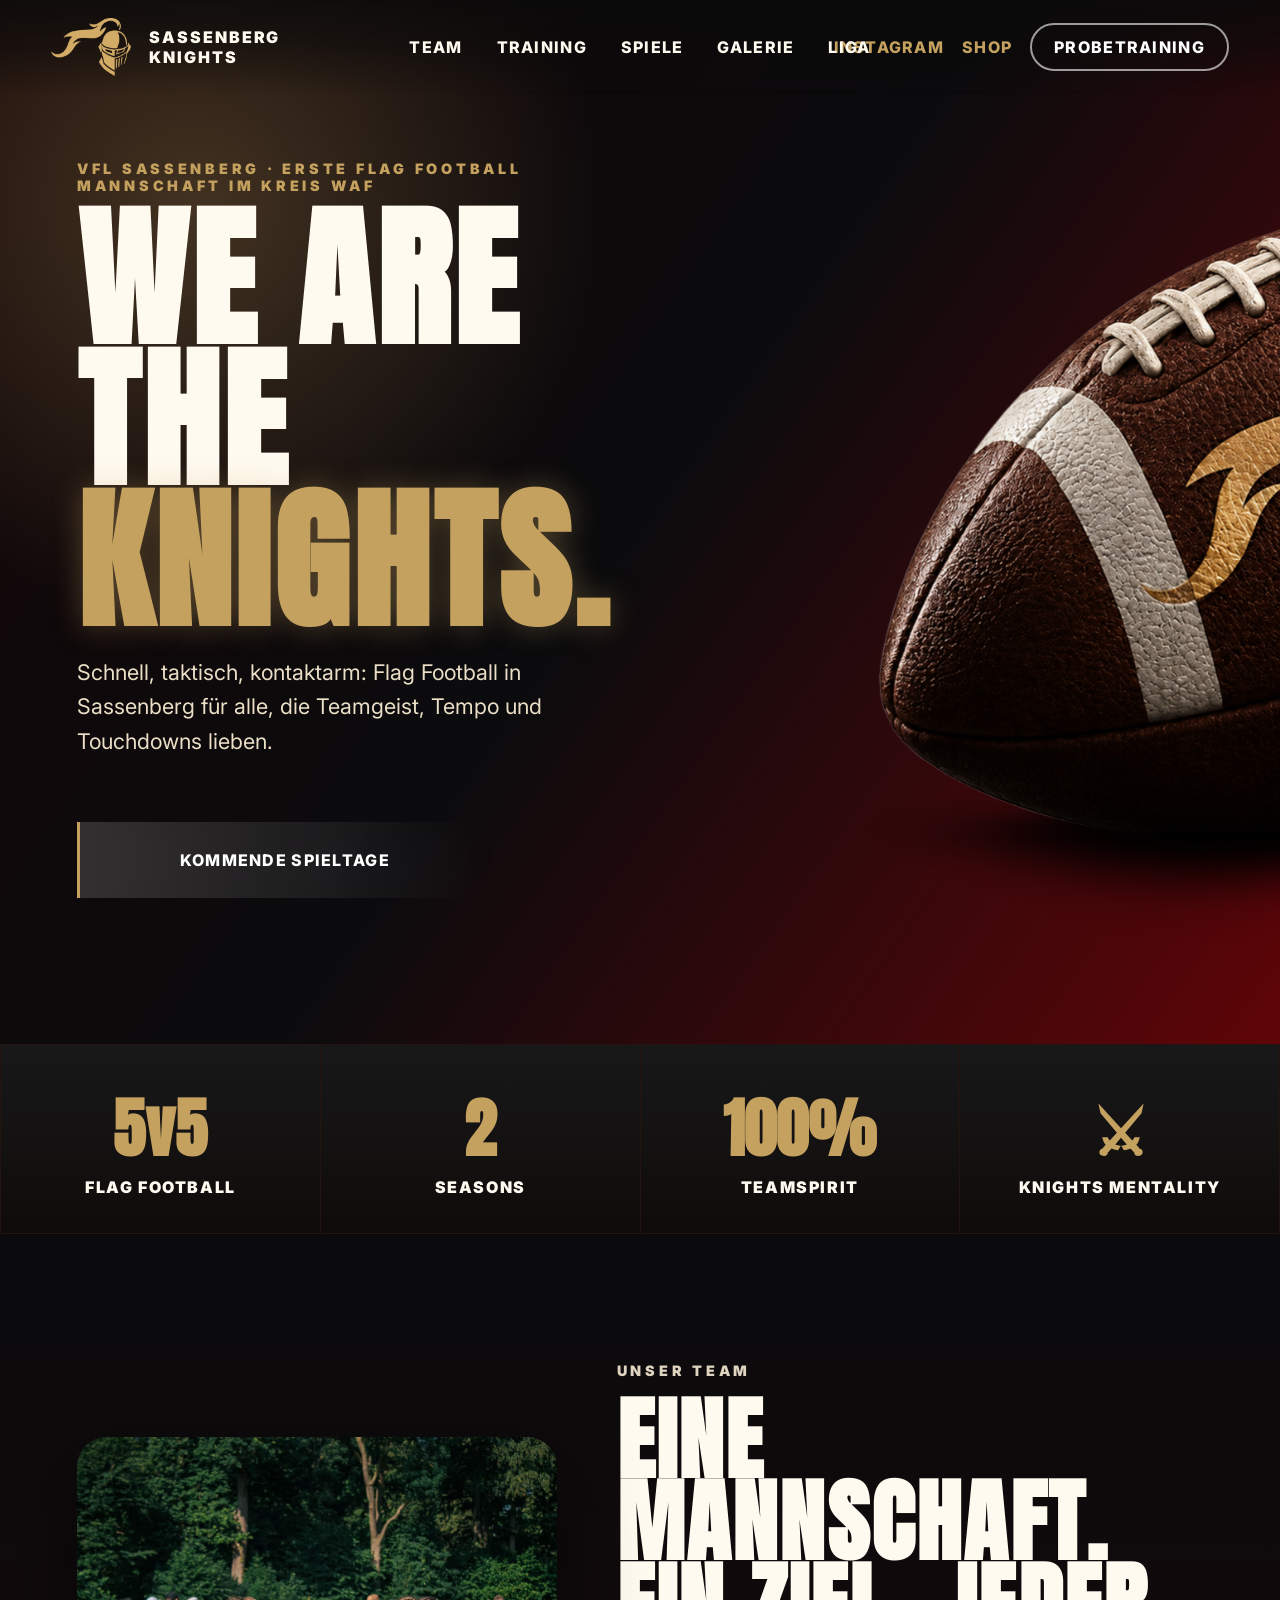
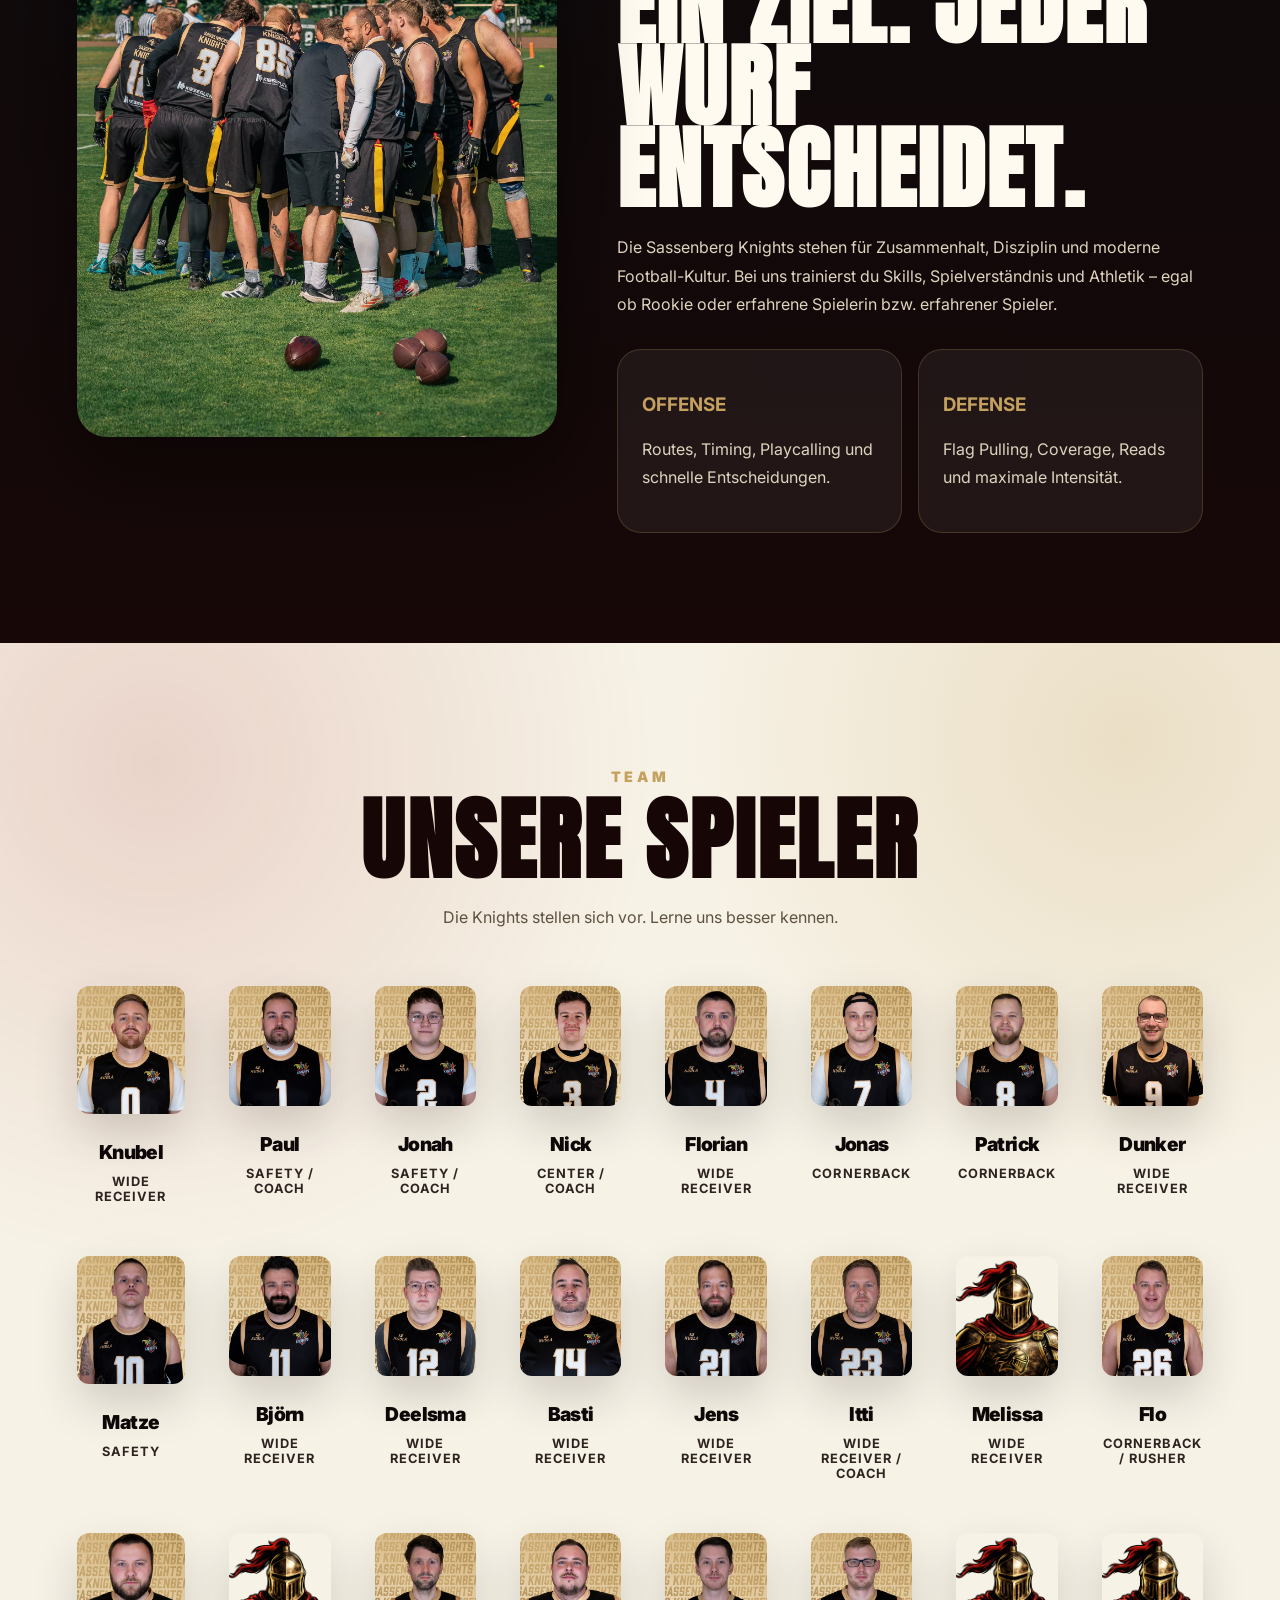
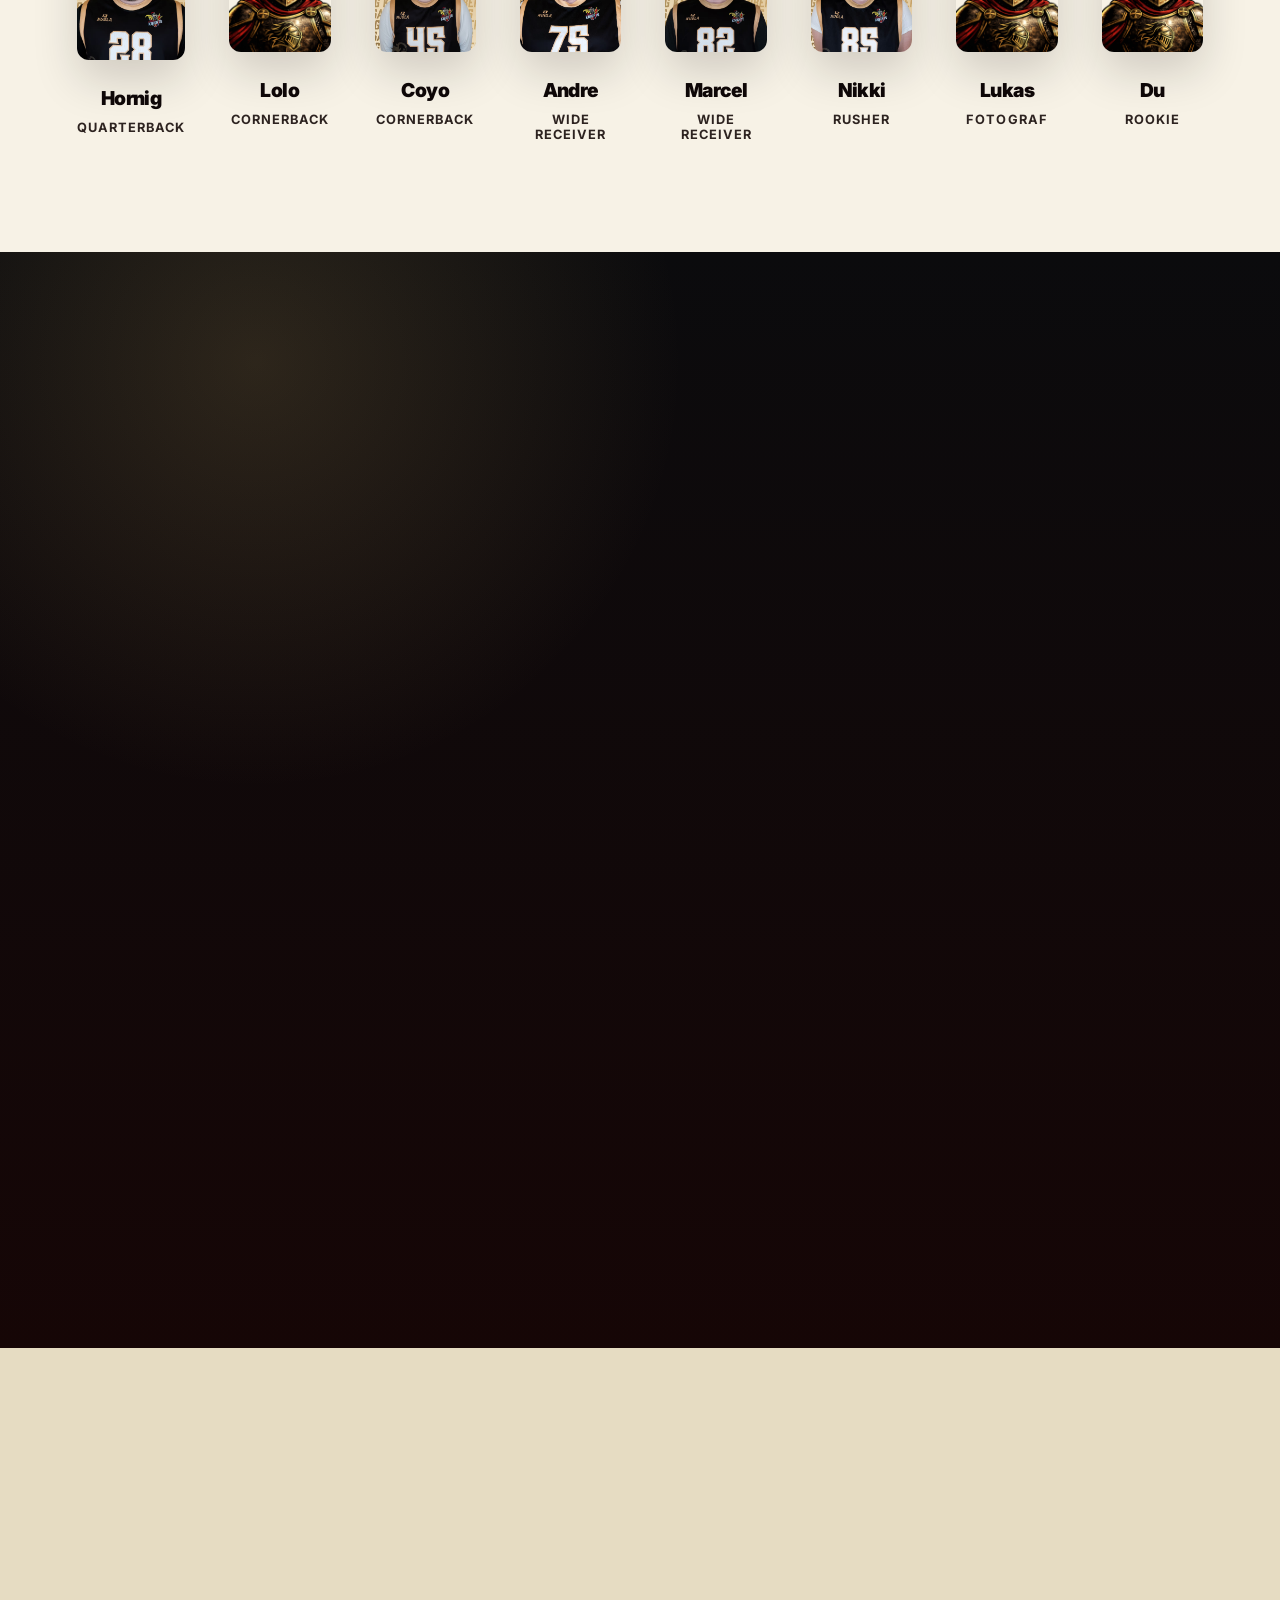
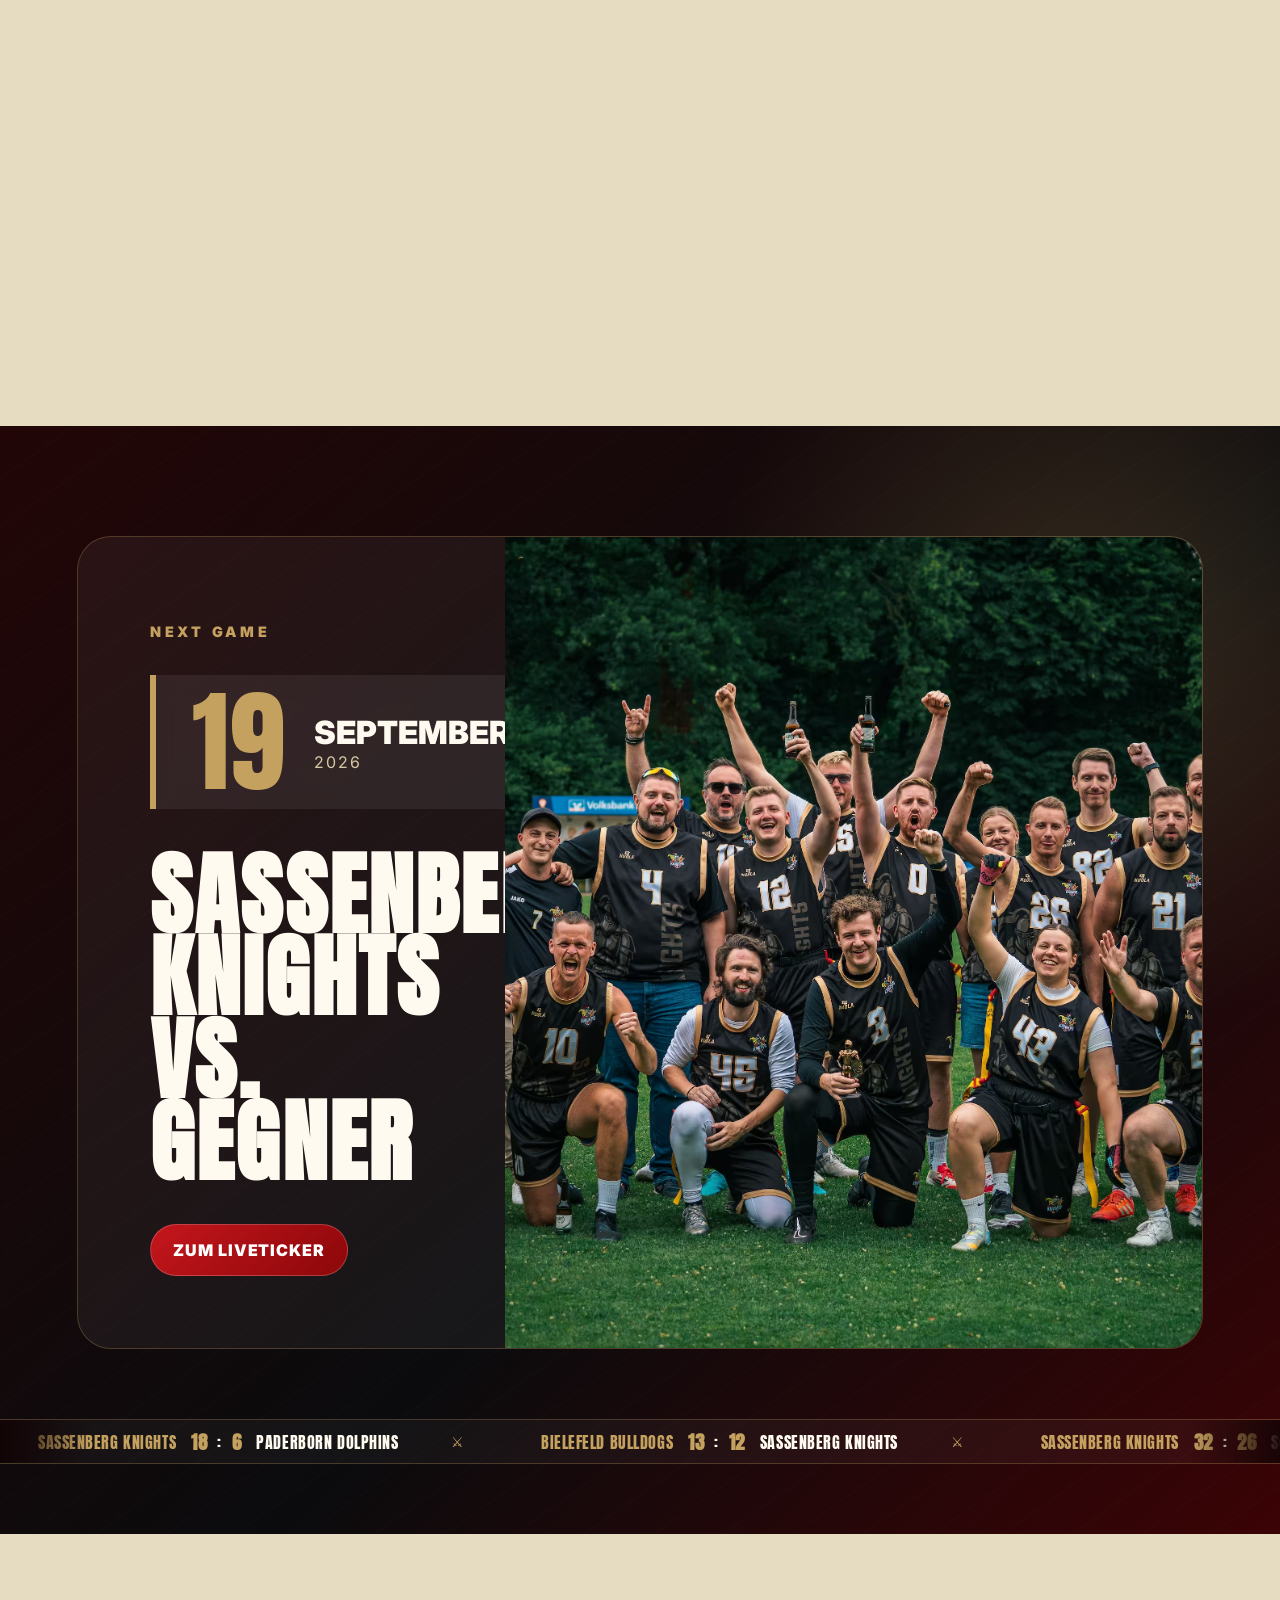
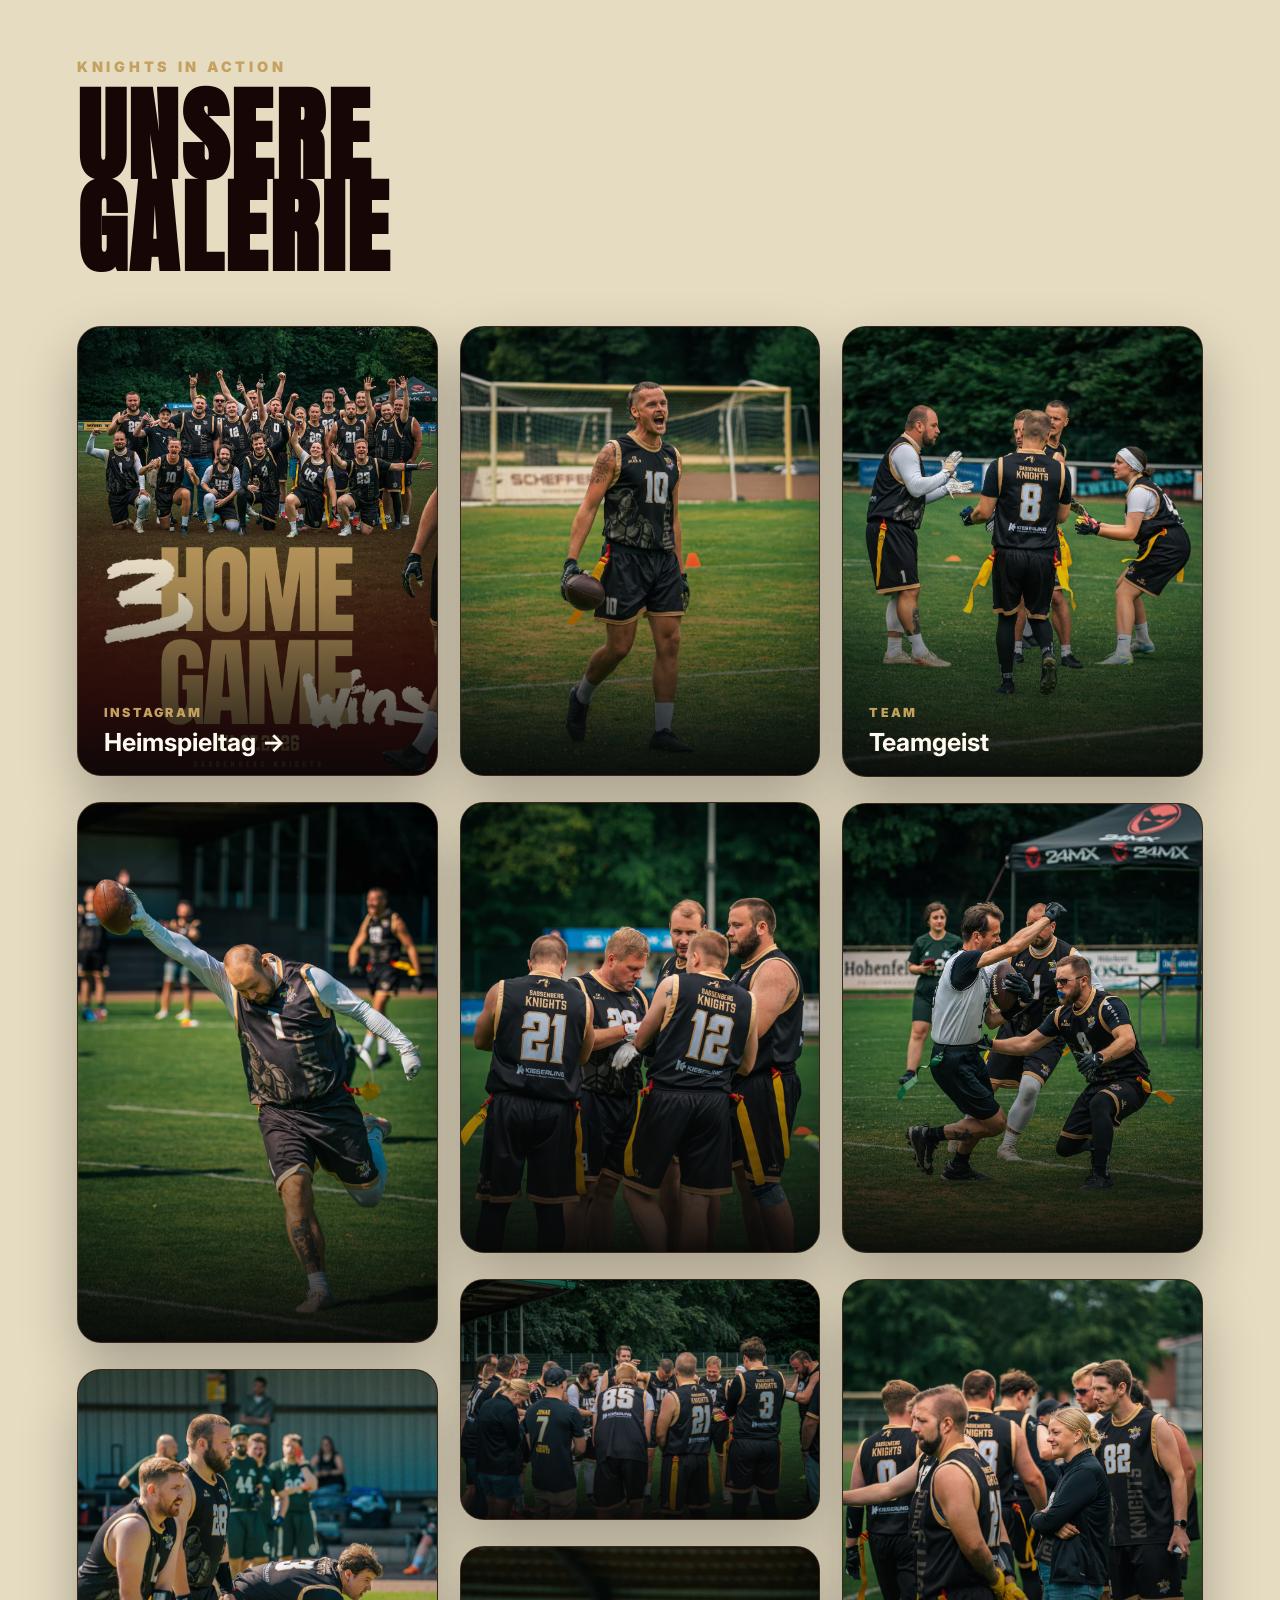
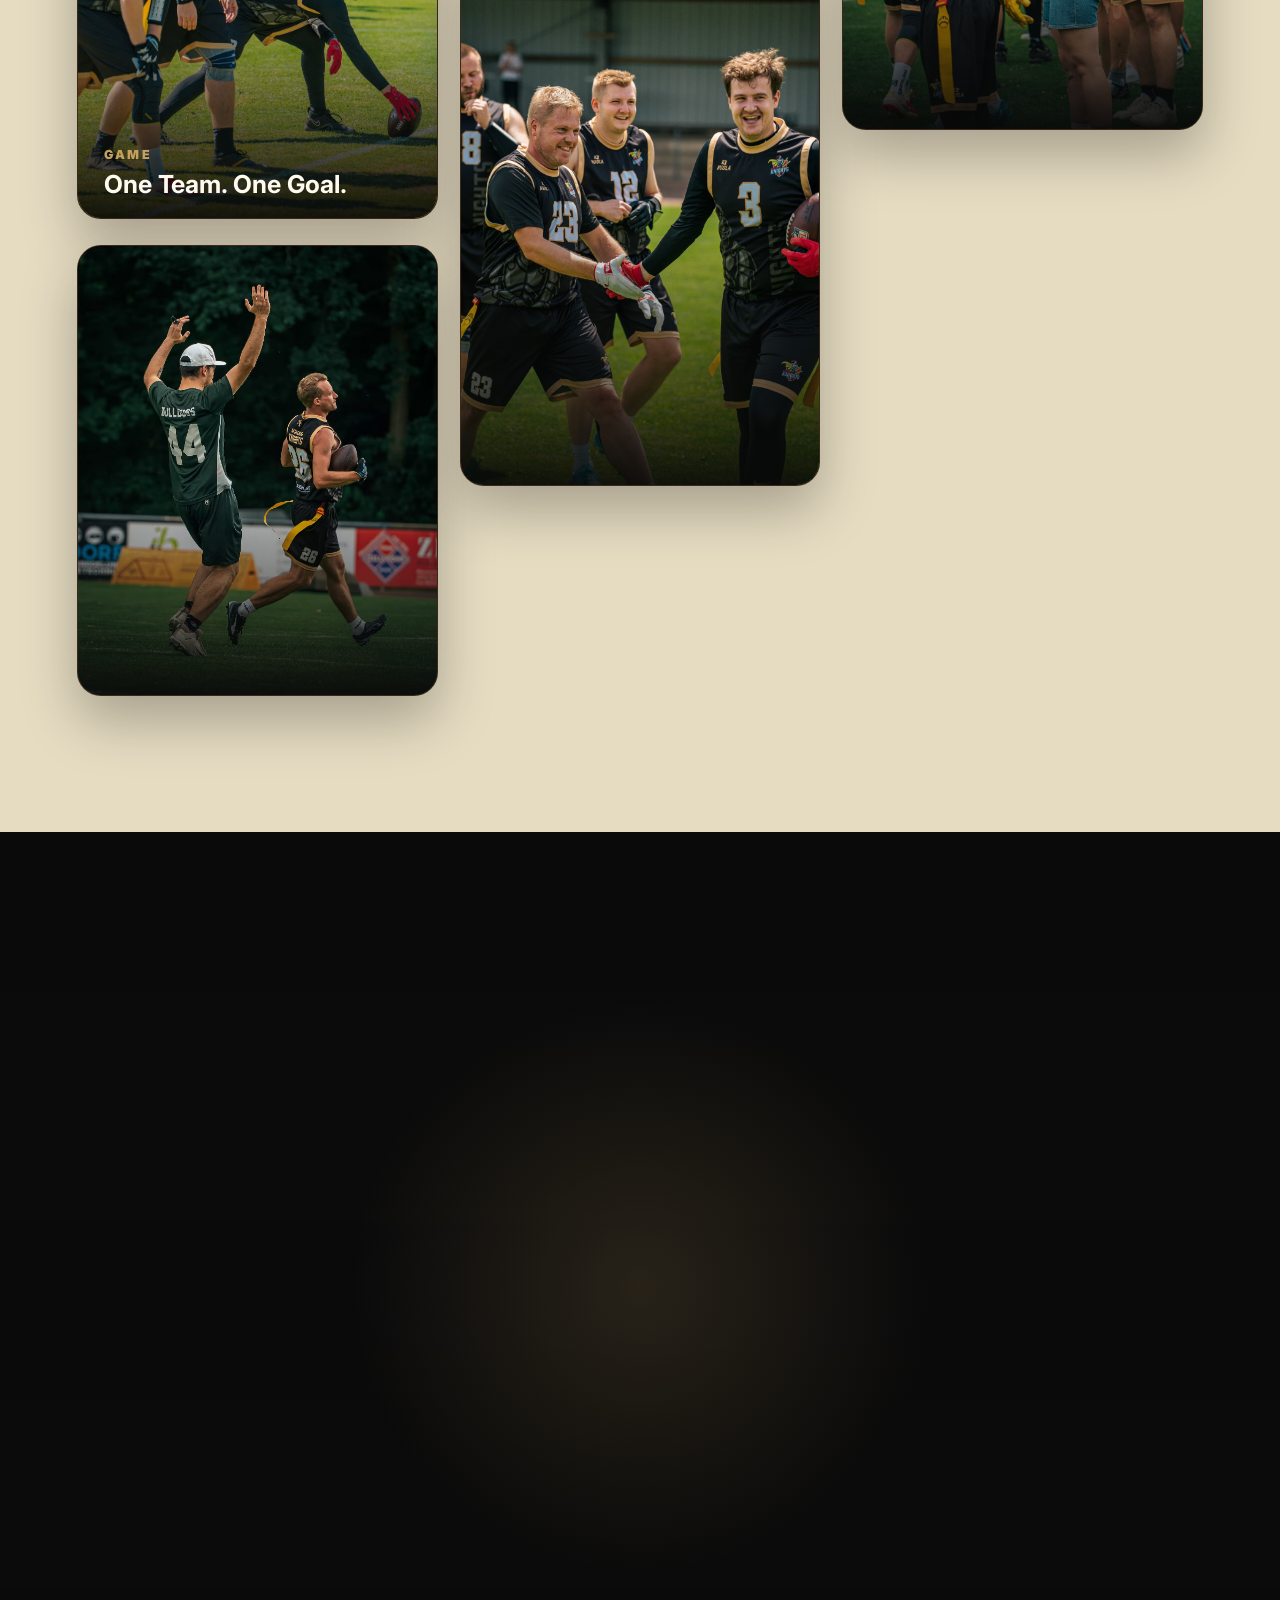
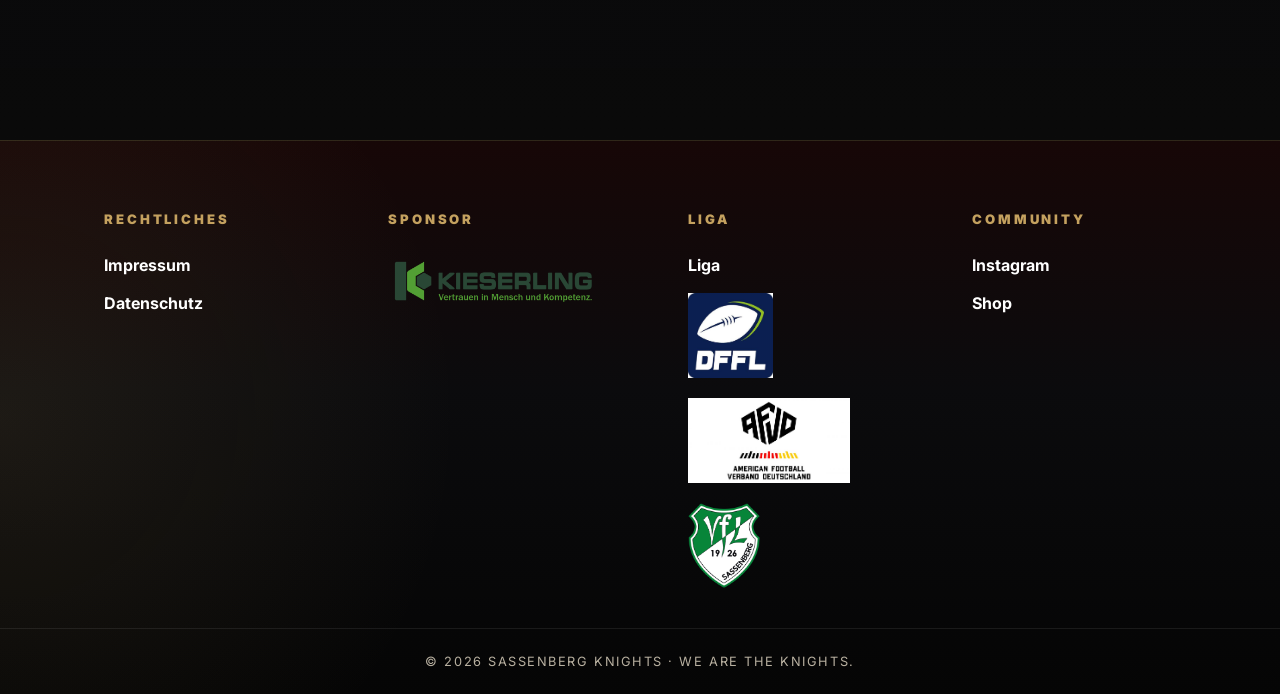
==== commit a970a902: "mail to contact added" ====
--- a/index.html
+++ b/index.html
@@ -547,7 +547,7 @@
             <span class="signup-contact-label">E-Mail</span>
 
             <span class="signup-contact-main">
-              info@sassenberg-knights.de
+              sassenbergknights@web.de
               <span class="signup-arrow">↗</span>
             </span>
 
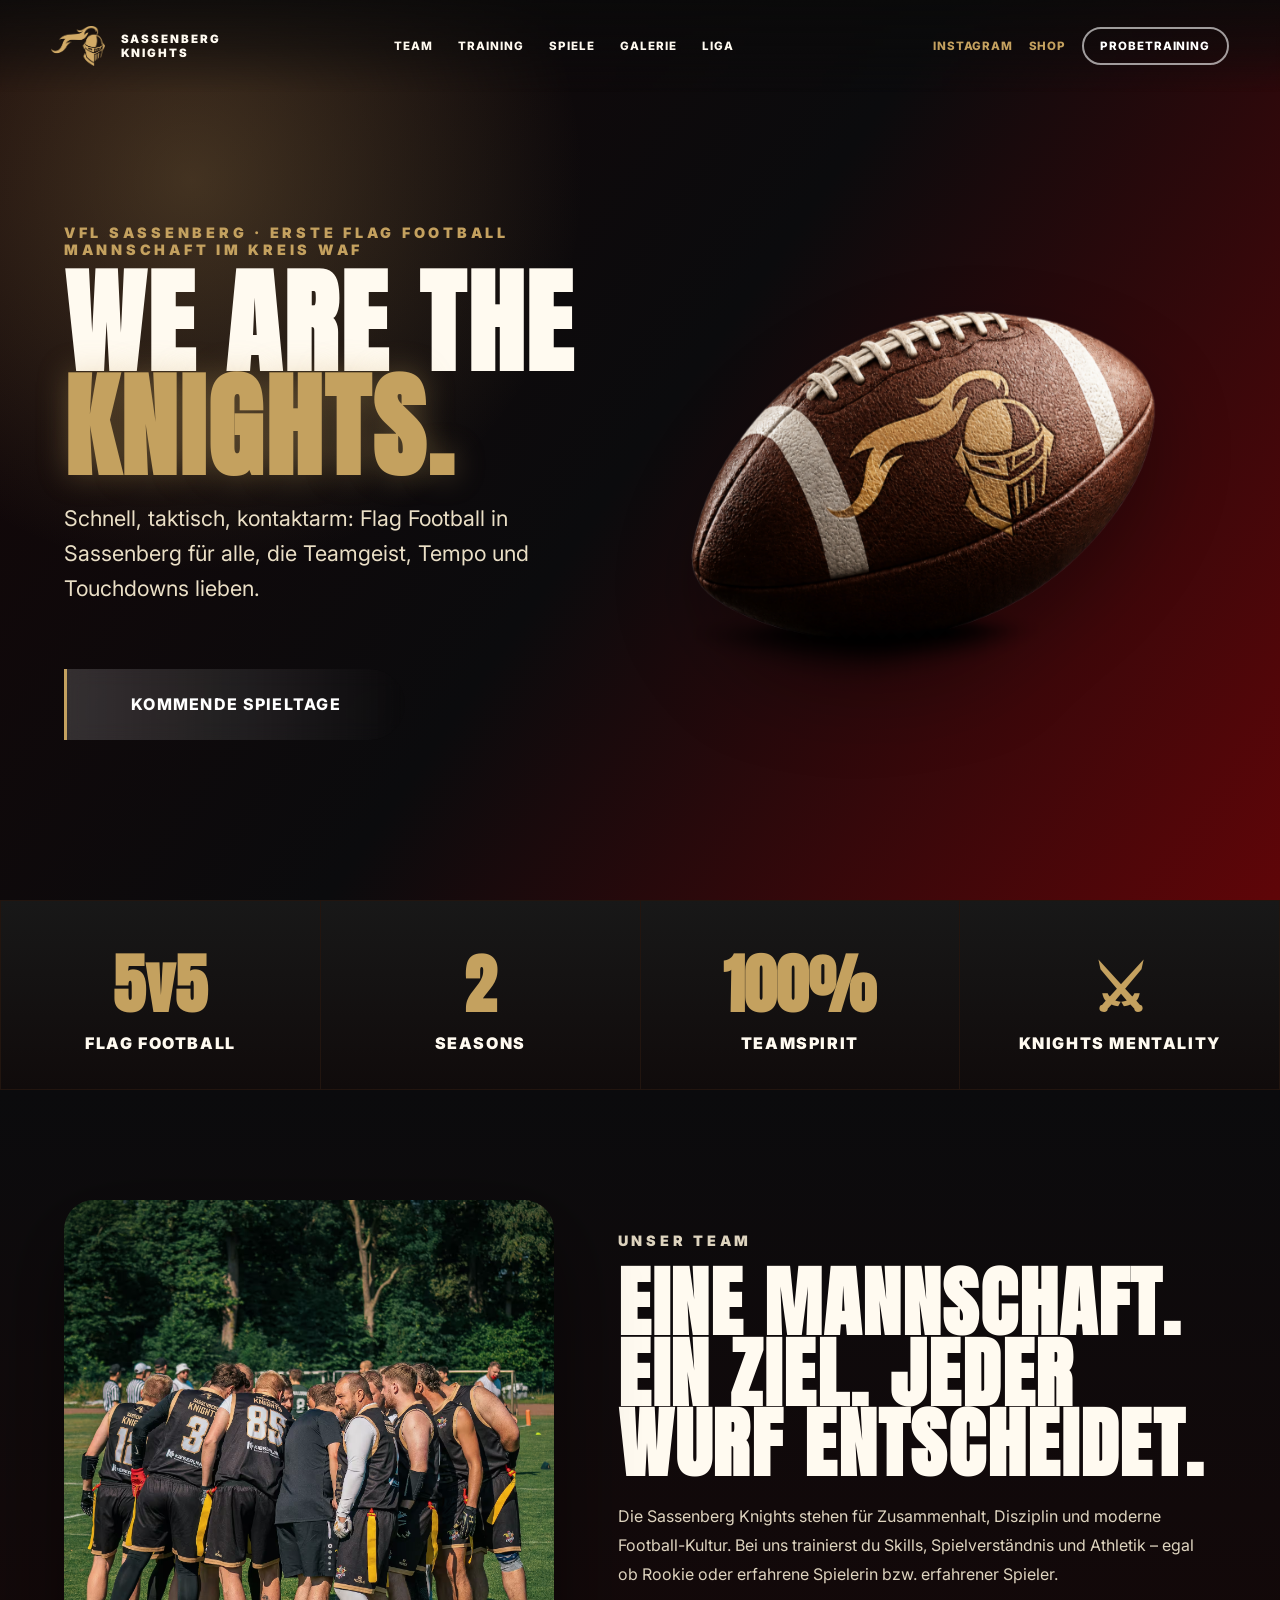
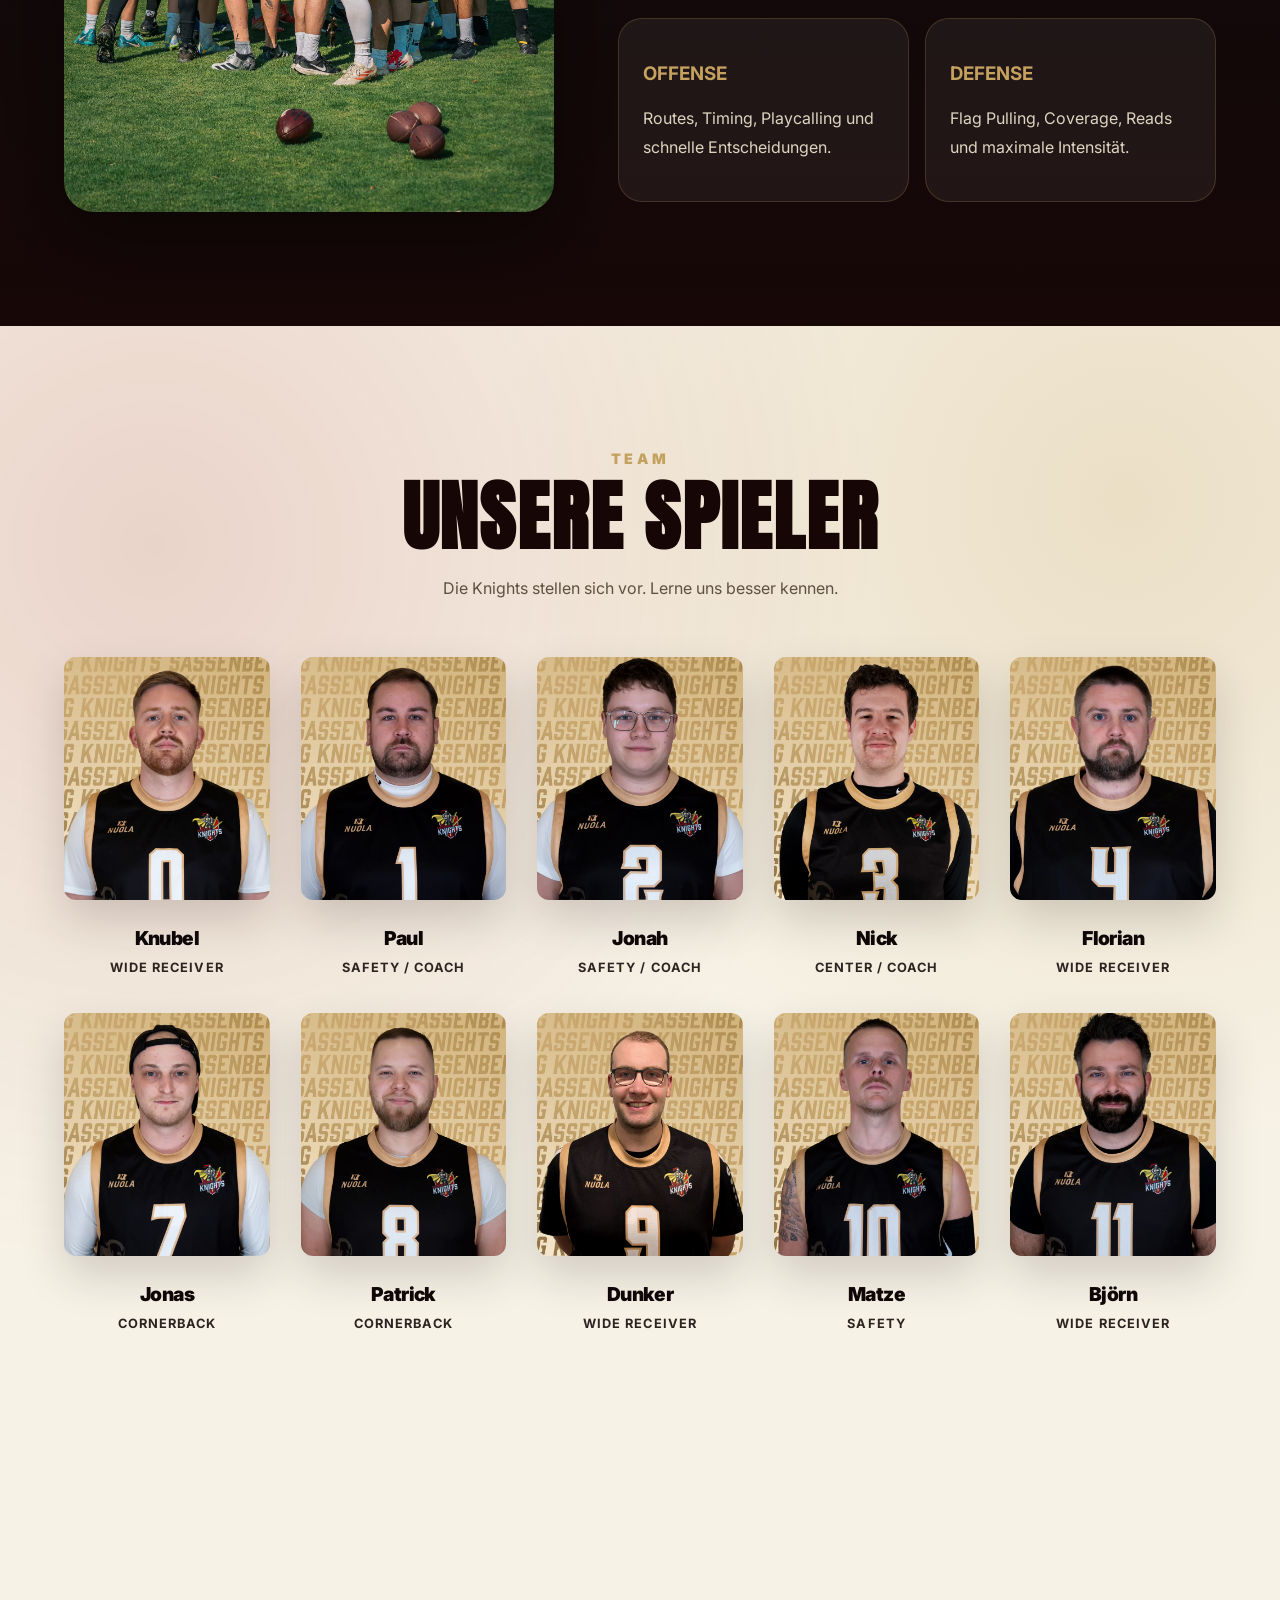
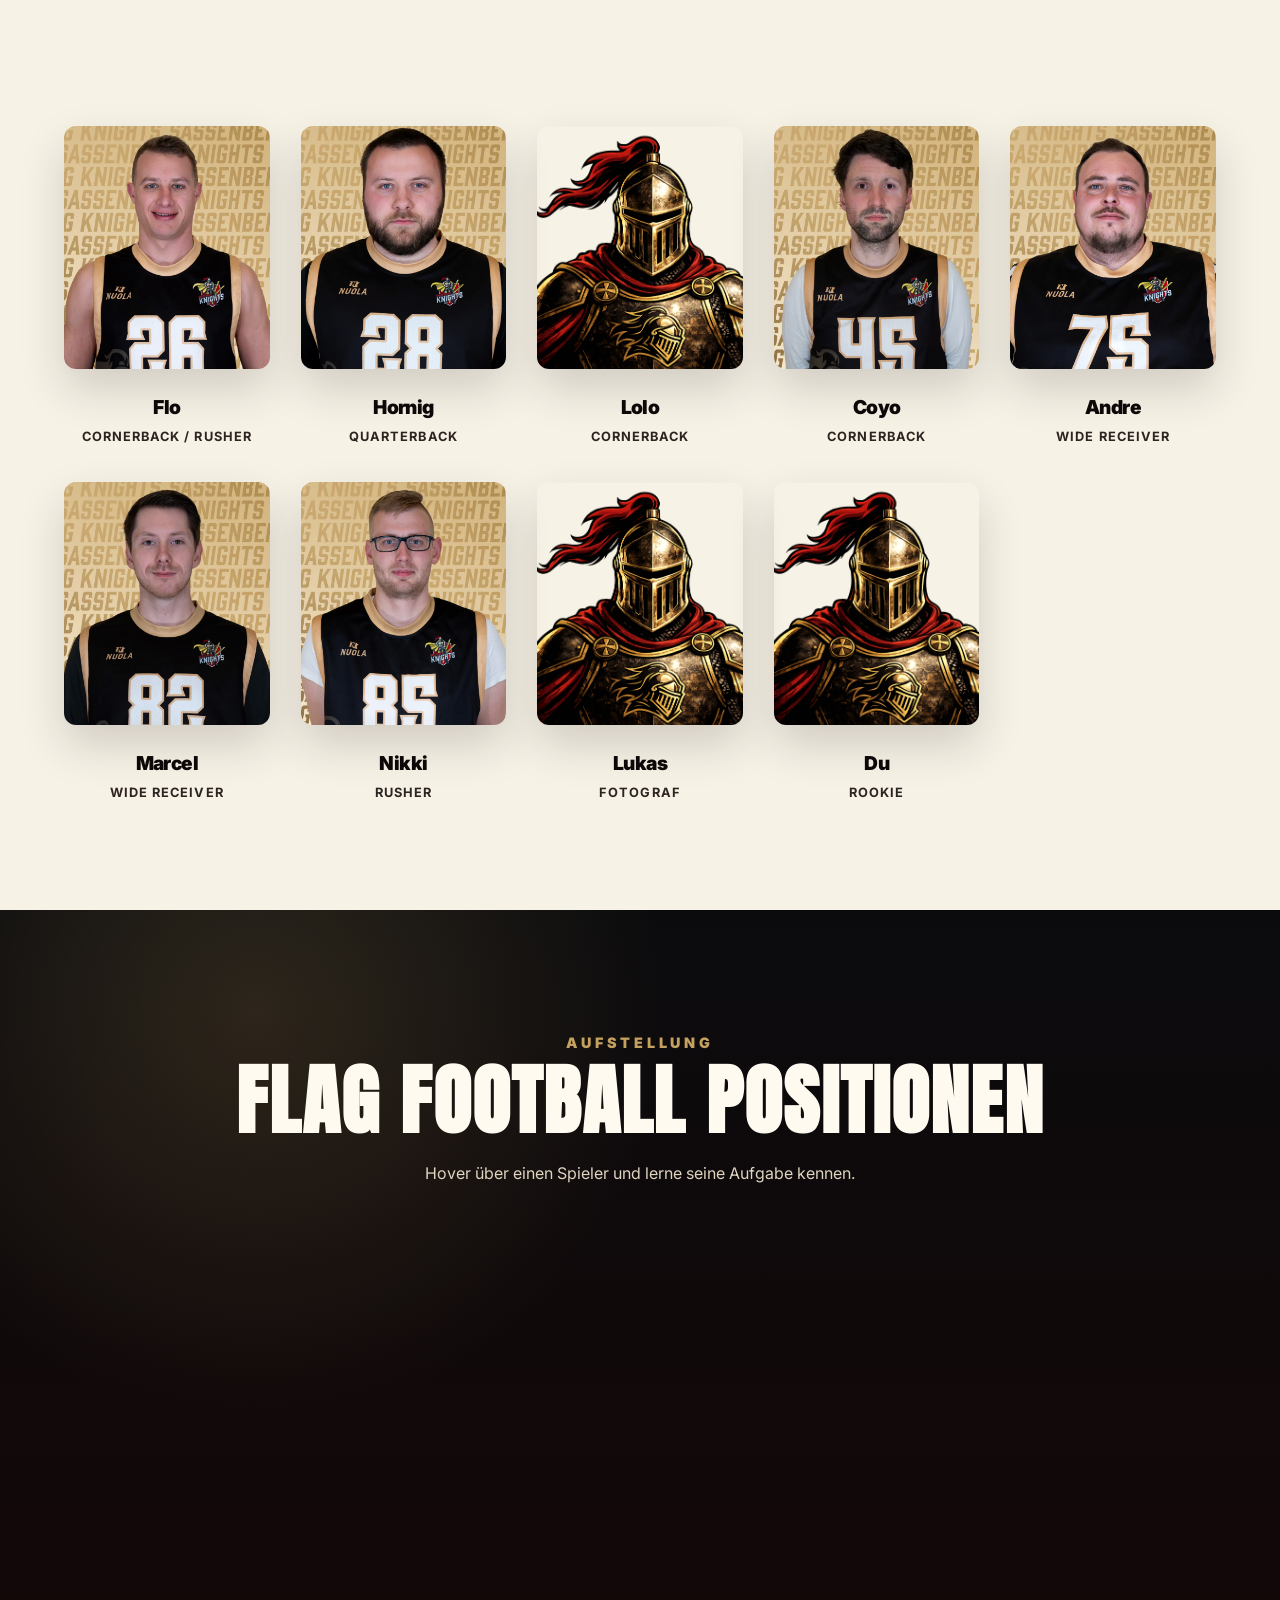
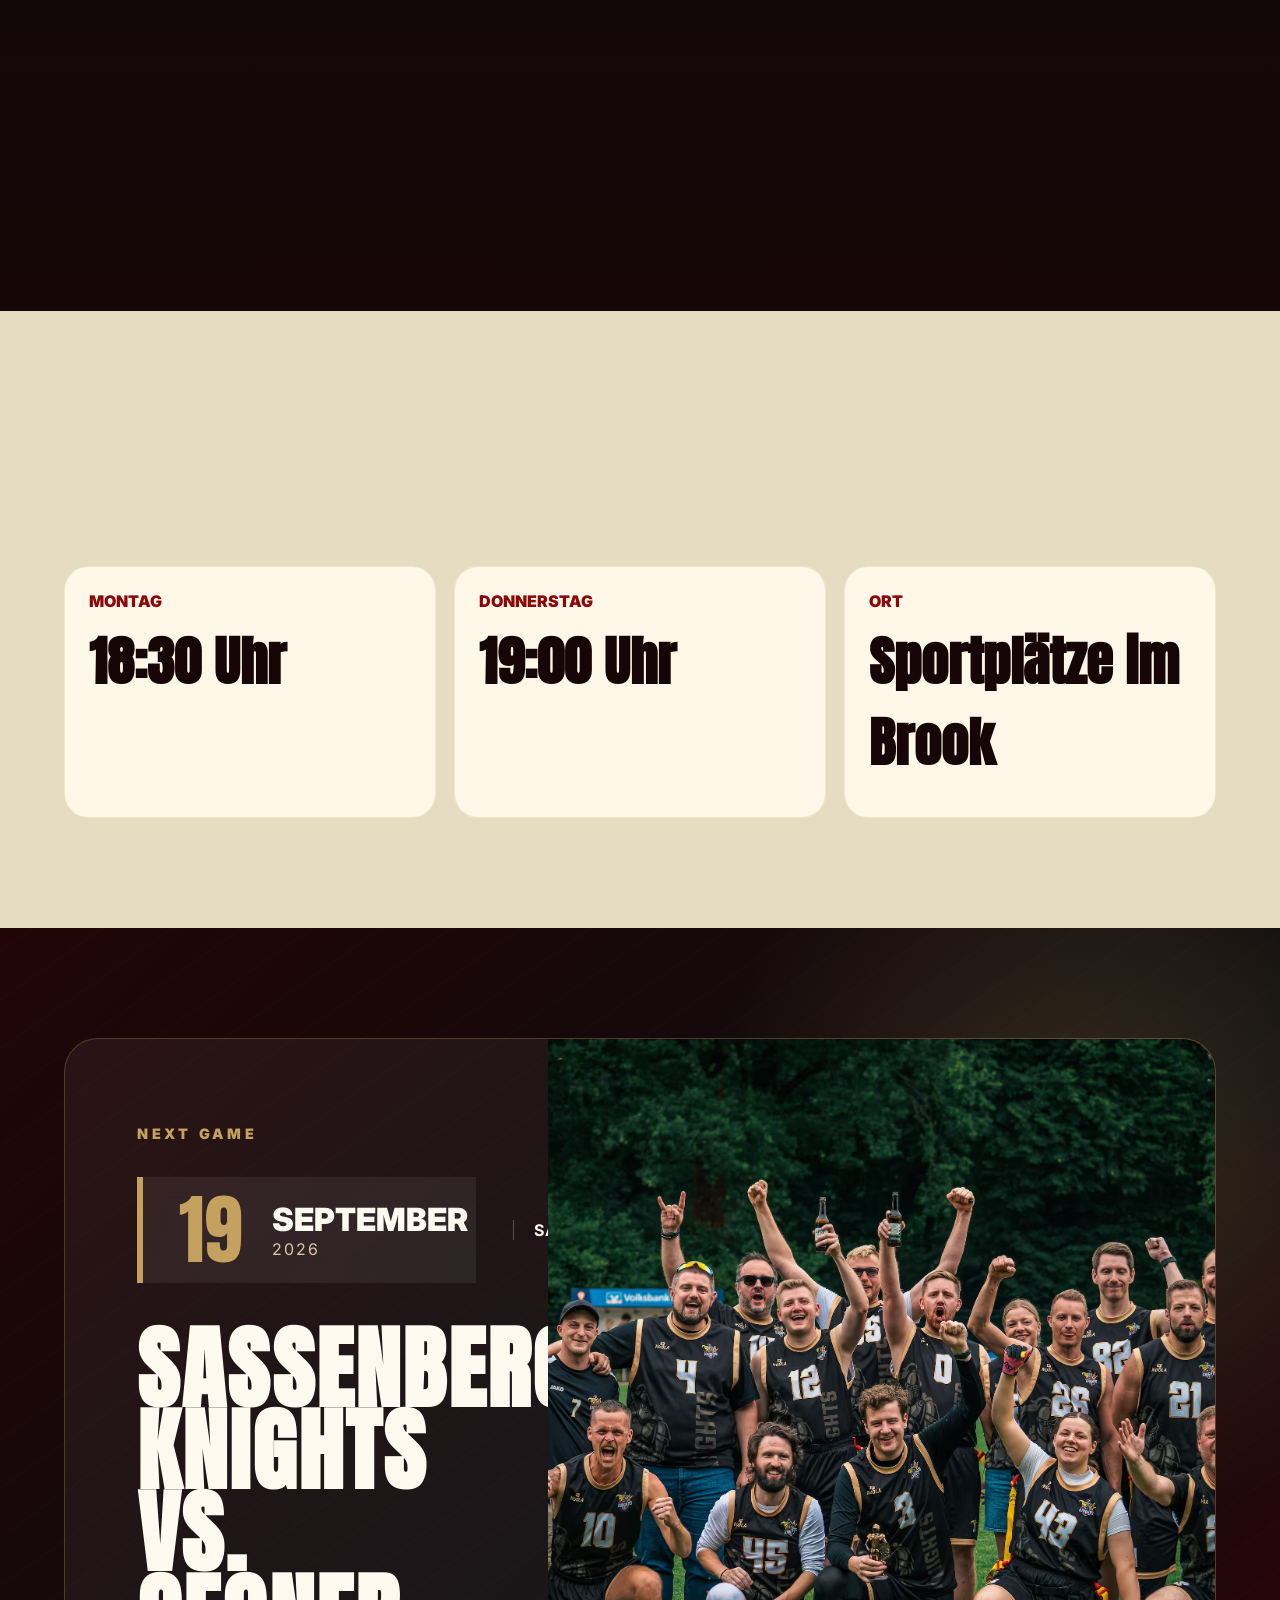
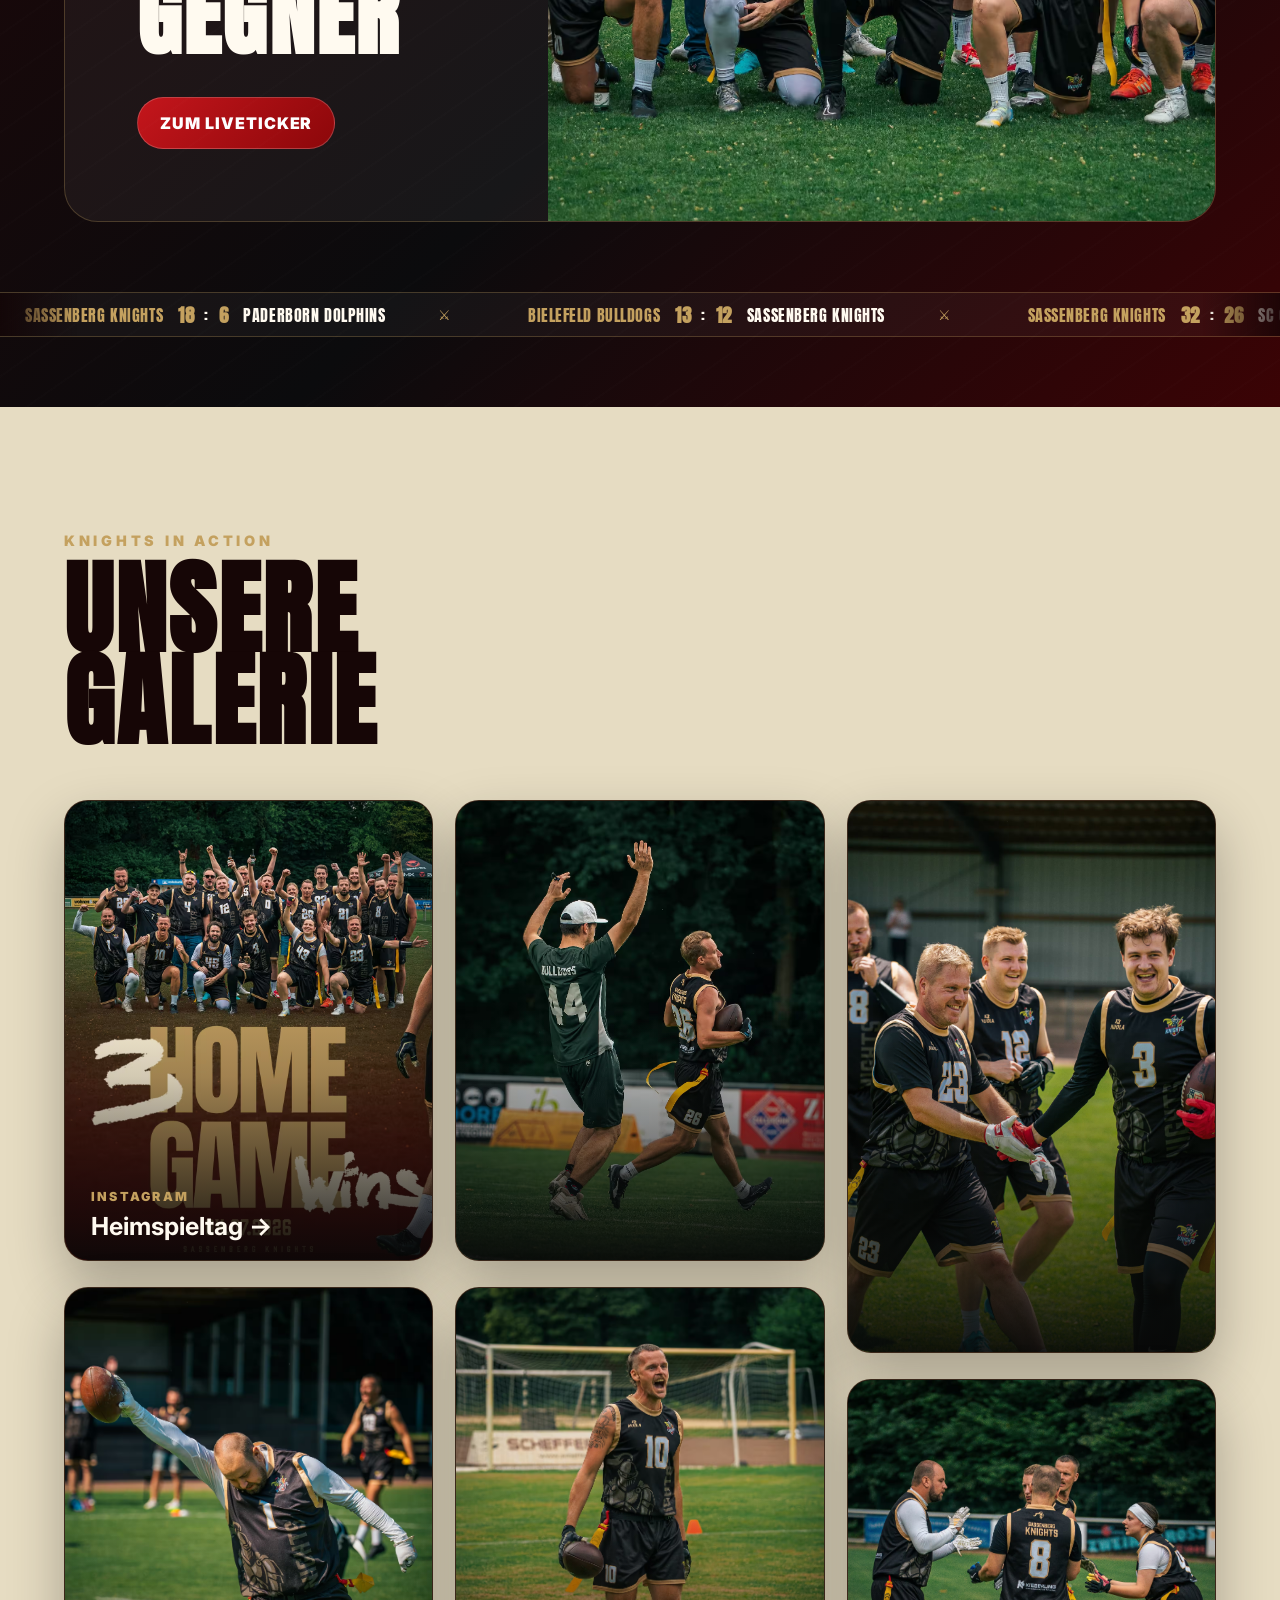
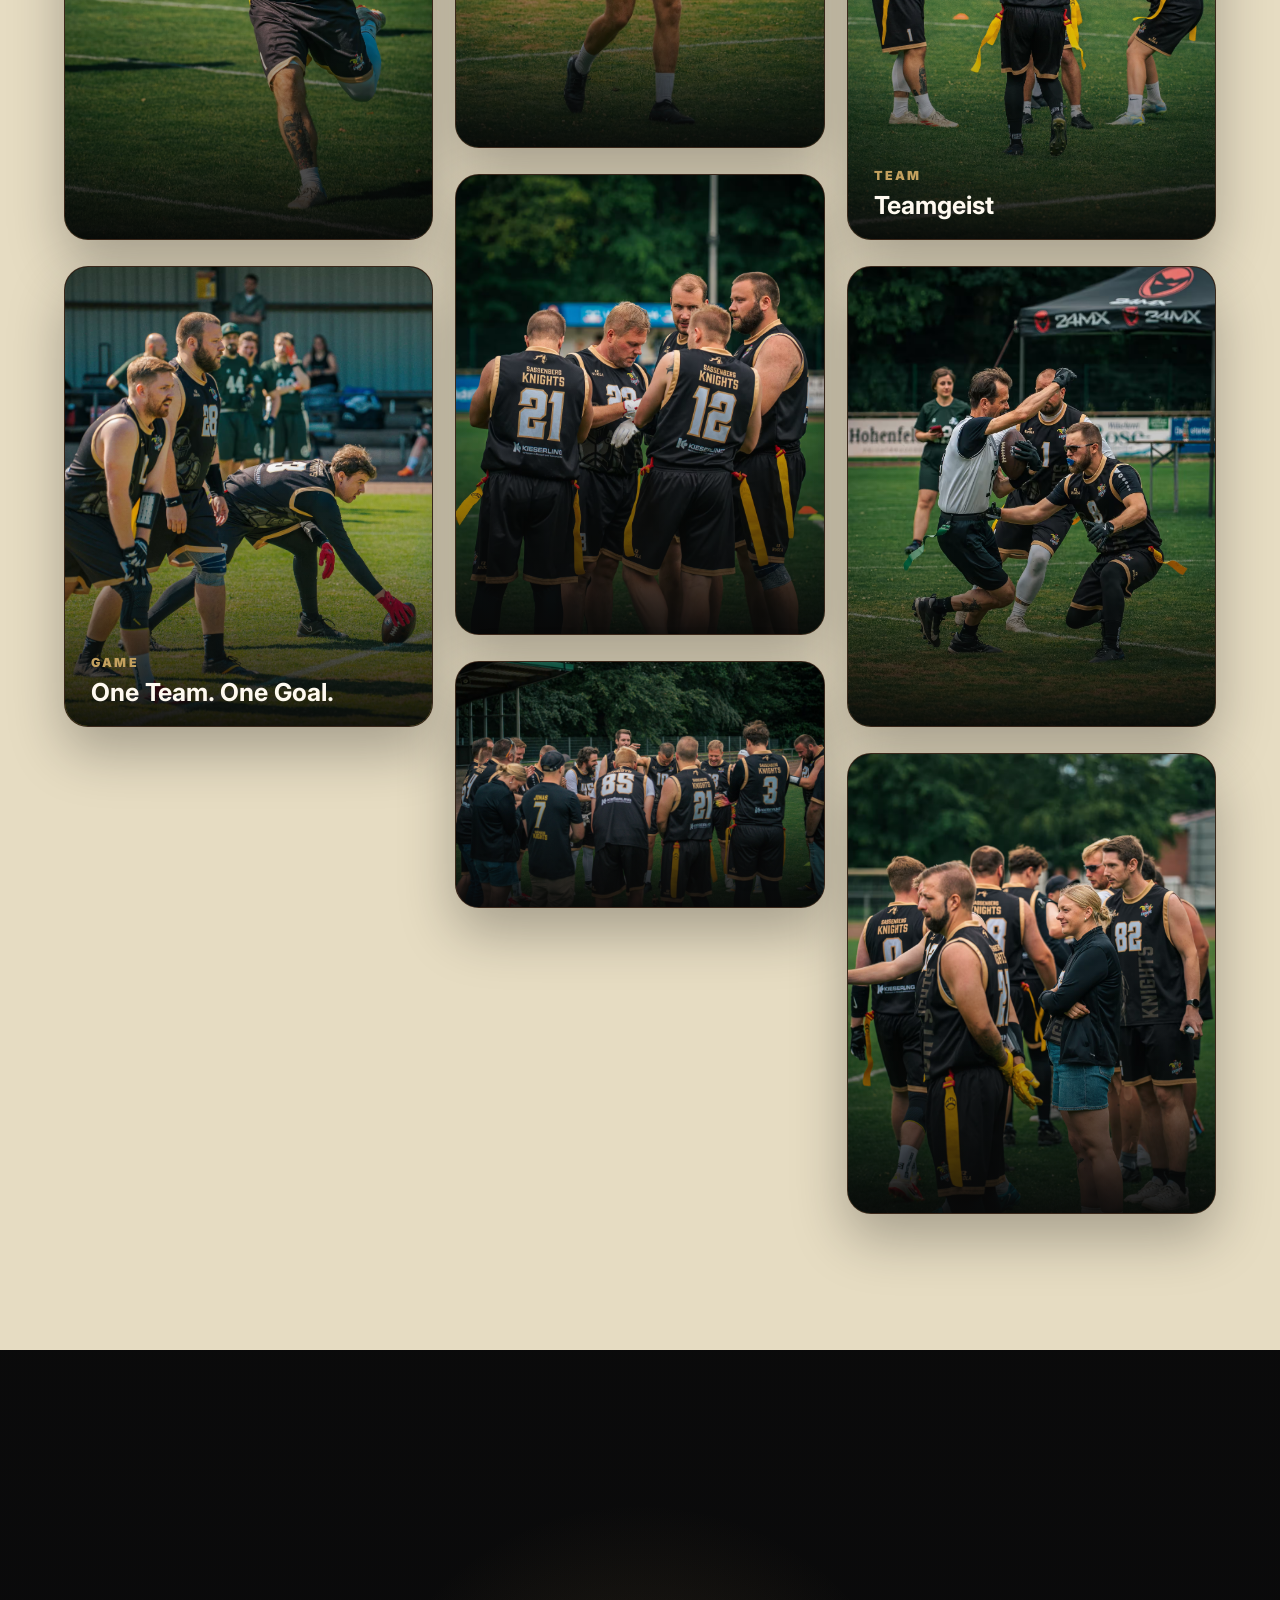
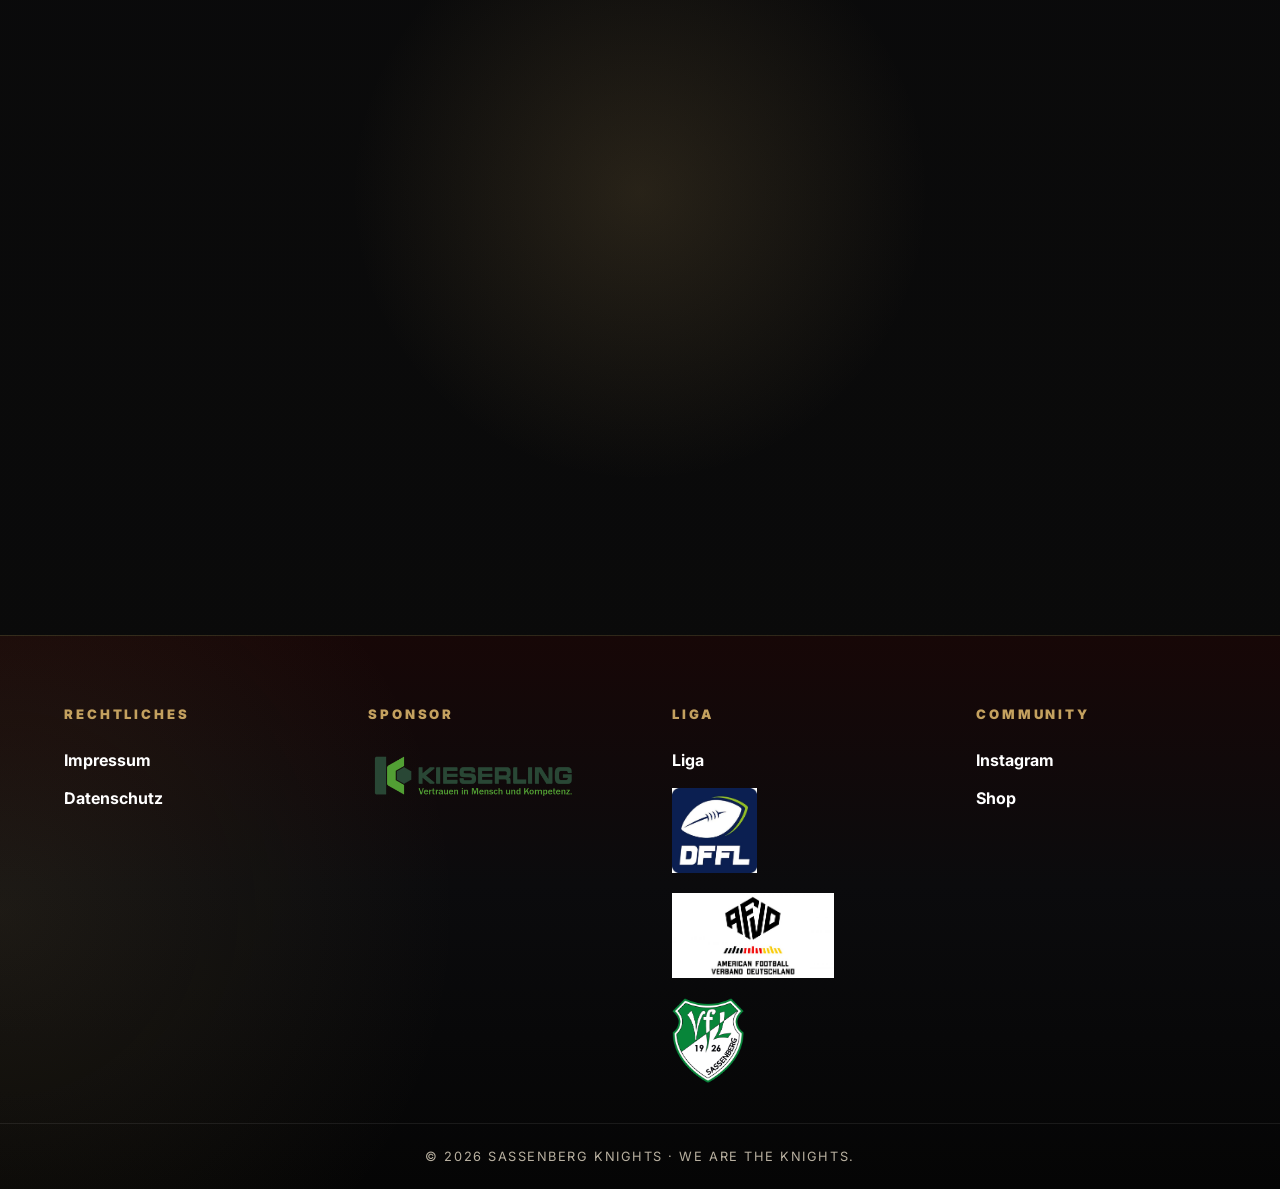
==== commit a3ad35fc: "responsive" ====
--- a/index.html
+++ b/index.html
@@ -337,7 +337,7 @@
       </div>
       <div class="training-cards">
         <article class="reveal"><span>Montag</span><strong>18:30 Uhr</strong></article>
-        <article class="reveal delay-1"><span>Donnerstag</span><strong>17:30 Uhr</strong></article>
+        <article class="reveal delay-1"><span>Donnerstag</span><strong>19:00 Uhr</strong></article>
         <article class="reveal delay-2"><span>Ort</span><strong>Sportplätze im Brook</strong></article>
       </div>
     </section>
--- a/styles.css
+++ b/styles.css
@@ -1872,46 +1872,6 @@
 }
 
 /* =========================================================
-   FOOTBALL
-========================================================= */
-
-/*
-  Der Wrapper steuert ausschließlich die gleichmäßige
-  Bewegung von links nach rechts.
-*/
-.page-transition__football-wrap {
-  position: absolute;
-  top: 50%;
-  left: 0;
-
-  width: clamp(140px, 18vw, 300px);
-
-  transform: translateX(-140%);
-
-  will-change: transform;
-}
-
-/*
-  Das Football-Bild steuert ausschließlich die vertikale
-  Flugkurve. Dadurch bleibt die horizontale Geschwindigkeit
-  durchgehend konstant.
-*/
-.page-transition__football {
-  display: block;
-
-  width: 100%;
-  height: auto;
-
-  transform: translateY(90px) rotate(6deg);
-
-  filter:
-    drop-shadow(0 22px 22px rgba(0, 0, 0, 0.38))
-    drop-shadow(0 0 18px rgba(196, 161, 95, 0.18));
-
-  will-change: transform;
-}
-
-/* =========================================================
    GOLDENE LINIE
 ========================================================= */
 
@@ -1948,31 +1908,6 @@
    INTRO-ANIMATION
 ========================================================= */
 
-/*
-  Gleichmäßige horizontale Bewegung.
-  linear verhindert jegliches Abbremsen.
-*/
-.page-transition.is-entering .page-transition__football-wrap {
-  animation:
-    transition-football-x
-    1.75s
-    linear
-    0.15s
-    forwards;
-}
-
-/*
-  Unabhängige vertikale Flugkurve.
-*/
-.page-transition.is-entering .page-transition__football {
-  animation:
-    transition-football-y
-    1.75s
-    linear
-    0.15s
-    forwards;
-}
-
 .page-transition.is-entering .page-transition__title {
   animation:
     transition-title-enter
@@ -2022,91 +1957,6 @@
     cubic-bezier(0.2, 0.75, 0.25, 1)
     0.28s
     forwards;
-}
-
-.page-transition.is-leaving .page-transition__football-wrap {
-  animation:
-    transition-football-leave-x
-    0.85s
-    linear
-    0.08s
-    forwards;
-}
-
-.page-transition.is-leaving .page-transition__football {
-  animation:
-    transition-football-leave-y
-    0.85s
-    ease-out
-    0.08s
-    forwards;
-}
-
-/* =========================================================
-   KEYFRAMES – FOOTBALL
-========================================================= */
-
-/*
-  Ausschließlich horizontale Bewegung.
-  Dadurch kann der Ball auf seiner Flugkurve niemals
-  horizontal stoppen.
-*/
-@keyframes transition-football-x {
-  from {
-    transform: translateX(-140%);
-  }
-
-  to {
-    transform: translateX(calc(100vw + 30%));
-  }
-}
-
-/*
-  Vertikale Flugkurve.
-
-  Start:  90px unterhalb der Mitte
-  Höhe:  -90px oberhalb der Mitte
-  Ende:   45px unterhalb der Mitte
-*/
-@keyframes transition-football-y {
-  0% {
-    transform: translateY(90px) rotate(6deg);
-    animation-timing-function:
-      cubic-bezier(0.15, 0.65, 0.35, 1);
-  }
-
-  55% {
-    transform: translateY(-90px) rotate(6deg);
-    animation-timing-function:
-      cubic-bezier(0.65, 0, 0.85, 0.35);
-  }
-
-  100% {
-    transform: translateY(45px) rotate(6deg);
-  }
-}
-
-/*
-  Football beim Seitenwechsel.
-*/
-@keyframes transition-football-leave-x {
-  from {
-    transform: translateX(-140%);
-  }
-
-  to {
-    transform: translateX(calc(52vw - 50%));
-  }
-}
-
-@keyframes transition-football-leave-y {
-  from {
-    transform: translateY(70px) rotate(6deg);
-  }
-
-  to {
-    transform: translateY(-30px) rotate(6deg);
-  }
 }
 
 /* =========================================================
@@ -2307,4 +2157,276 @@
     opacity: 0;
     visibility: hidden;
   }
+}
+
+/* =========================================================
+   RESPONSIVE MASTER OVERRIDES — 2026
+   Phone / Tablet / MacBook / Desktop
+========================================================= */
+
+:root {
+  --page-pad: clamp(18px, 5vw, 90px);
+  --header-h: 104px;
+}
+
+html { scroll-padding-top: var(--header-h); }
+img { max-width: 100%; }
+.site-header, main, footer { isolation: isolate; }
+.section { padding-inline: var(--page-pad); }
+
+/* Header: keep desktop layout stable until it really gets tight */
+.site-header { min-height: var(--header-h); }
+.brand { flex: 0 0 auto; gap: clamp(10px, 1.2vw, 18px); }
+.brand img { width: clamp(54px, 4.2vw, 80px); }
+.brand span { font-size: clamp(.72rem, .9vw, 1rem); }
+.nav-center { gap: clamp(16px, 2vw, 34px); }
+.nav-right { gap: clamp(10px, 1.2vw, 18px); }
+.main-nav a { font-size: clamp(.72rem, .82vw, 1rem); }
+.nav-btn { padding: 10px clamp(14px, 1.3vw, 22px); }
+
+/* Hero: football is always contained inside its own visual stage */
+.hero {
+  min-height: 100svh;
+  padding-top: calc(var(--header-h) + 34px);
+  padding-bottom: clamp(54px, 6vw, 100px);
+  grid-template-columns: minmax(0, .92fr) minmax(360px, 1.08fr);
+  gap: clamp(20px, 3vw, 64px);
+  overflow: hidden;
+}
+.hero-copy { position: relative; z-index: 2; min-width: 0; }
+.hero h1 { font-size: clamp(4.4rem, 9.2vw, 10.5rem); }
+.hero-card {
+  width: min(100%, 920px);
+  min-width: 0;
+  aspect-ratio: 1.22 / 1;
+  display: grid;
+  place-items: center;
+  justify-self: stretch;
+  transform: none;
+  perspective: 1200px;
+  overflow: visible;
+  touch-action: pan-y;
+}
+.hero-card img {
+  display: block;
+  width: min(100%, 920px);
+  max-width: 100%;
+  max-height: min(76svh, 820px);
+  height: auto;
+  object-fit: contain;
+  transform-origin: center;
+  transition: transform .12s ease-out;
+  filter: drop-shadow(0 32px 36px rgba(0,0,0,.28));
+}
+.hero-banner { padding: clamp(18px, 2vw, 28px) clamp(28px, 5vw, 100px); }
+
+/* Content widths / typography */
+.content h2, .section-title h2, .training h2, .signup h2 { font-size: clamp(2.7rem, 6vw, 6.8rem); }
+.split { grid-template-columns: minmax(0, .9fr) minmax(0, 1.1fr); gap: clamp(34px, 5vw, 70px); }
+.main-img { height: auto; }
+
+/* Roster scales progressively instead of jumping 8 -> 2 */
+.roster-grid { grid-template-columns: repeat(8, minmax(0, 1fr)); gap: clamp(28px, 3vw, 52px) clamp(18px, 2.4vw, 44px); }
+
+/* Field keeps its landscape proportions and can scroll on narrow screens */
+.field { width: 100%; aspect-ratio: 1100 / 560; min-height: 0; }
+
+/* Game card */
+.next-game-card { grid-template-columns: minmax(360px, 42%) minmax(0, 58%); min-height: clamp(520px, 48vw, 700px); }
+.game-image { min-height: 100%; }
+.game-date-card { max-width: 100%; }
+.game-date-card .day { font-size: clamp(4.8rem, 6vw, 7rem); }
+
+/* Footer should never overflow because of logos */
+.footer-content { width: min(100%, 1400px); max-width: 1400px; gap: clamp(34px, 5vw, 80px); }
+.footer-logo { width: min(220px, 100%); }
+.league-logos img { max-width: 100%; }
+
+/* ---------- Laptop / small desktop ---------- */
+@media (max-width: 1366px) {
+  :root { --header-h: 92px; }
+  .site-header { padding-block: 12px; }
+  .nav-center { position: static; transform: none; margin-left: auto; margin-right: clamp(16px, 2vw, 30px); }
+  .main-nav { justify-content: flex-end; }
+  .hero { grid-template-columns: minmax(0, .95fr) minmax(330px, 1.05fr); }
+  .hero h1 { font-size: clamp(4rem, 8.8vw, 8.2rem); }
+  .roster-grid { grid-template-columns: repeat(5, minmax(0, 1fr)); }
+  .training-cards strong { font-size: clamp(2.7rem, 4.2vw, 4.4rem); }
+}
+
+/* ---------- Tablet landscape / compact laptop ---------- */
+@media (max-width: 1100px) {
+  :root { --header-h: 82px; --page-pad: clamp(20px, 4vw, 48px); }
+  .brand img { width: 58px; }
+  .brand span { display: none; }
+  .nav-toggle {
+    display: grid; place-items: center; width: 48px; height: 48px;
+    border: 1px solid rgba(255,255,255,.22); border-radius: 50%;
+    background: rgba(10,10,10,.36); color: #fff; font-size: 1.45rem; cursor: pointer;
+  }
+  .main-nav {
+    position: fixed; top: calc(var(--header-h) - 4px); right: var(--page-pad); left: var(--page-pad);
+    display: none; flex-direction: column; align-items: stretch; padding: 26px;
+    border: 1px solid rgba(196,161,95,.25); border-radius: 22px;
+    background: rgba(15,8,8,.97); backdrop-filter: blur(18px); box-shadow: 0 24px 70px rgba(0,0,0,.45);
+  }
+  .main-nav.open { display: flex; }
+  .nav-center { position: static; transform: none; margin: 0; }
+  .nav-center, .nav-right { flex-direction: column; align-items: stretch; gap: 0; }
+  .nav-right { margin: 14px 0 0; padding-top: 14px; border-top: 1px solid rgba(255,255,255,.1); }
+  .main-nav a { display: block; padding: 12px 4px; font-size: .9rem; }
+  .nav-btn { margin-top: 8px; text-align: center; }
+
+  .hero {
+    min-height: auto;
+    grid-template-columns: minmax(0, .95fr) minmax(330px, 1.05fr);
+    padding-top: calc(var(--header-h) + 70px);
+  }
+  .hero h1 { font-size: clamp(4.2rem, 9vw, 7rem); }
+  .hero-card img { max-height: 600px; }
+  .roster-grid { grid-template-columns: repeat(4, minmax(0, 1fr)); }
+  .next-game-card { grid-template-columns: 1fr 1fr; }
+  .game-date-card { gap: 18px; padding: 18px 24px; }
+  .game-date-card .weekday { margin-left: 4px; padding-left: 14px; }
+  .footer-content { grid-template-columns: repeat(2, minmax(0, 1fr)); }
+}
+
+/* ---------- Tablet portrait ---------- */
+@media (max-width: 900px) {
+  .section { padding-block: clamp(72px, 10vw, 100px); }
+  .hero {
+    grid-template-columns: 1fr;
+    gap: 8px;
+    text-align: left;
+    padding-top: calc(var(--header-h) + 54px);
+  }
+  .hero-copy { max-width: 760px; }
+  .hero h1 { font-size: clamp(4.8rem, 16vw, 8.4rem); }
+  .lead { max-width: 680px; }
+  .hero-card {
+    width: min(100%, 720px);
+    aspect-ratio: 1.5 / 1;
+    justify-self: center;
+    margin-top: -2vw;
+  }
+  .hero-card img { width: min(100%, 720px); max-height: 54svh; }
+  .stats { grid-template-columns: repeat(2, 1fr); }
+  .split { grid-template-columns: 1fr; }
+  .image-stack { max-width: 760px; }
+  .feature-grid { grid-template-columns: repeat(2, 1fr); }
+  .roster-grid { grid-template-columns: repeat(3, minmax(0, 1fr)); }
+  .training-cards { grid-template-columns: repeat(2, 1fr); }
+  .training-cards article:last-child { grid-column: 1 / -1; }
+  .next-game-card { grid-template-columns: 1fr; }
+  .game-image { min-height: 440px; order: -1; }
+  .game-image img { aspect-ratio: 16 / 9; }
+  .gallery-grid { column-count: 2; }
+  .gallery-heading { grid-template-columns: 1fr; }
+}
+
+/* ---------- Phone ---------- */
+@media (max-width: 600px) {
+  :root { --header-h: 72px; --page-pad: 18px; }
+  .site-header { padding: 10px 18px; }
+  .brand img { width: 50px; }
+  .nav-toggle { width: 44px; height: 44px; }
+  .main-nav { right: 14px; left: 14px; padding: 20px; }
+
+  .hero {
+    min-height: 100svh;
+    padding-top: calc(var(--header-h) + 40px);
+    padding-bottom: 44px;
+    gap: 12px;
+    background: radial-gradient(circle at 20% 15%, rgba(196,161,95,.24), transparent 30%), linear-gradient(150deg,#140607 0%,#0b0b0d 56%,#5f0508 100%);
+  }
+  .hero .eyebrow { visibility: hidden; font-size: .72rem; line-height: 1.55; letter-spacing: .18em; }
+  .hero h1 { font-size: clamp(4rem, 22vw, 4.2rem); line-height: .9; }
+  .lead { font-size: 0.9rem; line-height: 1.55; }
+  .hero-banner { width: 100%; margin-top: 10px; padding: 18px 22px; border-radius: 0 999px 999px 0; }
+  .hero-banner a { font-size: .78rem; }
+  .hero-card {
+    width: 100%;
+    aspect-ratio: 1.35 / 1;
+    margin: -6px auto 0;
+    overflow: visible;
+  }
+  .hero-card img {
+    width: 100%;
+    max-height: 42svh;
+    object-fit: contain;
+  }
+
+  .stats { grid-template-columns: 1fr 1fr; }
+  .stats div { padding: 24px 12px; }
+  .stats span { font-size: .72rem; }
+  .content h2, .section-title h2, .training h2, .signup h2 { font-size: clamp(2.65rem, 14vw, 4.4rem); }
+  .feature-grid { grid-template-columns: 1fr; }
+  .roster::before {background: radial-gradient(circle at 88% 8%, rgba(196, 161, 95, 0.24), transparent 28%);
+}
+  .roster-grid { grid-template-columns: repeat(2, minmax(0, 1fr)); gap: 30px 14px; }
+  .roster-card img { aspect-ratio: 1 / 1.18; }
+  .roster-card h3 { margin-top: 14px; }
+
+  /* Field becomes a horizontally scrollable mini-canvas instead of crushing labels */
+  .playbook { overflow: hidden; }
+  .field {
+    width: 760px;
+    max-width: none;
+    height: 390px;
+    aspect-ratio: auto;
+    transform-origin: top left;
+  }
+  .playbook .field { margin-left: 0; }
+  .playbook::after { content: "← Spielfeld horizontal bewegen →"; display: block; margin-top: 14px; color: #bfb39a; text-align: center; font-size: .75rem; letter-spacing: .08em; text-transform: uppercase; }
+  .playbook { overflow-x: auto; overscroll-behavior-inline: contain; }
+  .field-player { width: 48px; height: 48px; font-size: .75rem; }
+  .field-player span { width: 180px; }
+
+  .training-cards { grid-template-columns: 1fr; }
+  .training-cards article:last-child { grid-column: auto; }
+  .training-cards strong { font-size: clamp(2.6rem, 13vw, 4rem); }
+  .next-game-card { border-radius: 24px; }
+  .game-image { min-height: 0; }
+  .game-image img { width: 100%; height: auto; aspect-ratio: 4 / 3; object-fit: cover; }
+  .next-game-content { padding: 30px 22px 38px; }
+  .game-date-card { width: 100%; gap: 14px; margin: 26px 0 32px; padding: 16px 16px; border-left-width: 4px; }
+  .game-date-card .day { font-size: 4.5rem; }
+  .game-date-card .month span:first-child { font-size: 1.15rem; }
+  .game-date-card .weekday { font-size: .72rem; }
+  .next-game-content h2 { font-size: clamp(2.7rem, 13vw, 4.5rem); }
+  .results-marquee { margin-top: 46px; }
+  .gallery-grid { column-count: 1; }
+  .gallery-item { border-radius: 18px; }
+  .signup-contact-main { overflow-wrap: anywhere; }
+  .footer-content { grid-template-columns: 1fr; padding: 54px 22px 34px; gap: 38px; }
+  .league-logos { gap: 14px; }
+  .league-logos img { height: 58px; }
+}
+
+/* Very narrow phones */
+@media (max-width: 380px) {
+  .hero h1 { font-size: 3.75rem; }
+  .hero-card img { max-height: 36svh; }
+  .stats { grid-template-columns: 1fr; }
+  .roster-grid { grid-template-columns: 1fr; }
+  .roster-card { max-width: 320px; margin-inline: auto; }
+  .game-date-card { flex-wrap: wrap; }
+  .game-date-card .weekday { width: 100%; margin-left: 0; padding: 10px 0 0; border-left: 0; border-top: 1px solid rgba(255,255,255,.2); }
+}
+
+/* Touch devices: avoid hover-only assumptions and keep football movable */
+@media (hover: none) {
+  .hero-card img { transition: transform .08s linear; }
+  .gallery-item:hover img, .roster-card:hover { transform: none; }
+  .field-player:focus span { opacity: 1; }
+}
+
+/* Landscape phones: prevent the hero from becoming excessively tall */
+@media (max-height: 520px) and (orientation: landscape) {
+  .hero { grid-template-columns: 1fr 1fr; min-height: 100svh; padding-top: calc(var(--header-h) + 18px); padding-bottom: 24px; }
+  .hero h1 { font-size: clamp(3.2rem, 10vw, 5rem); }
+  .hero .lead { font-size: .88rem; }
+  .hero-banner { margin-top: 16px; padding-block: 14px; }
+  .hero-card { aspect-ratio: 1.2 / 1; margin: 0; }
+  .hero-card img { max-height: 70svh; }
 }
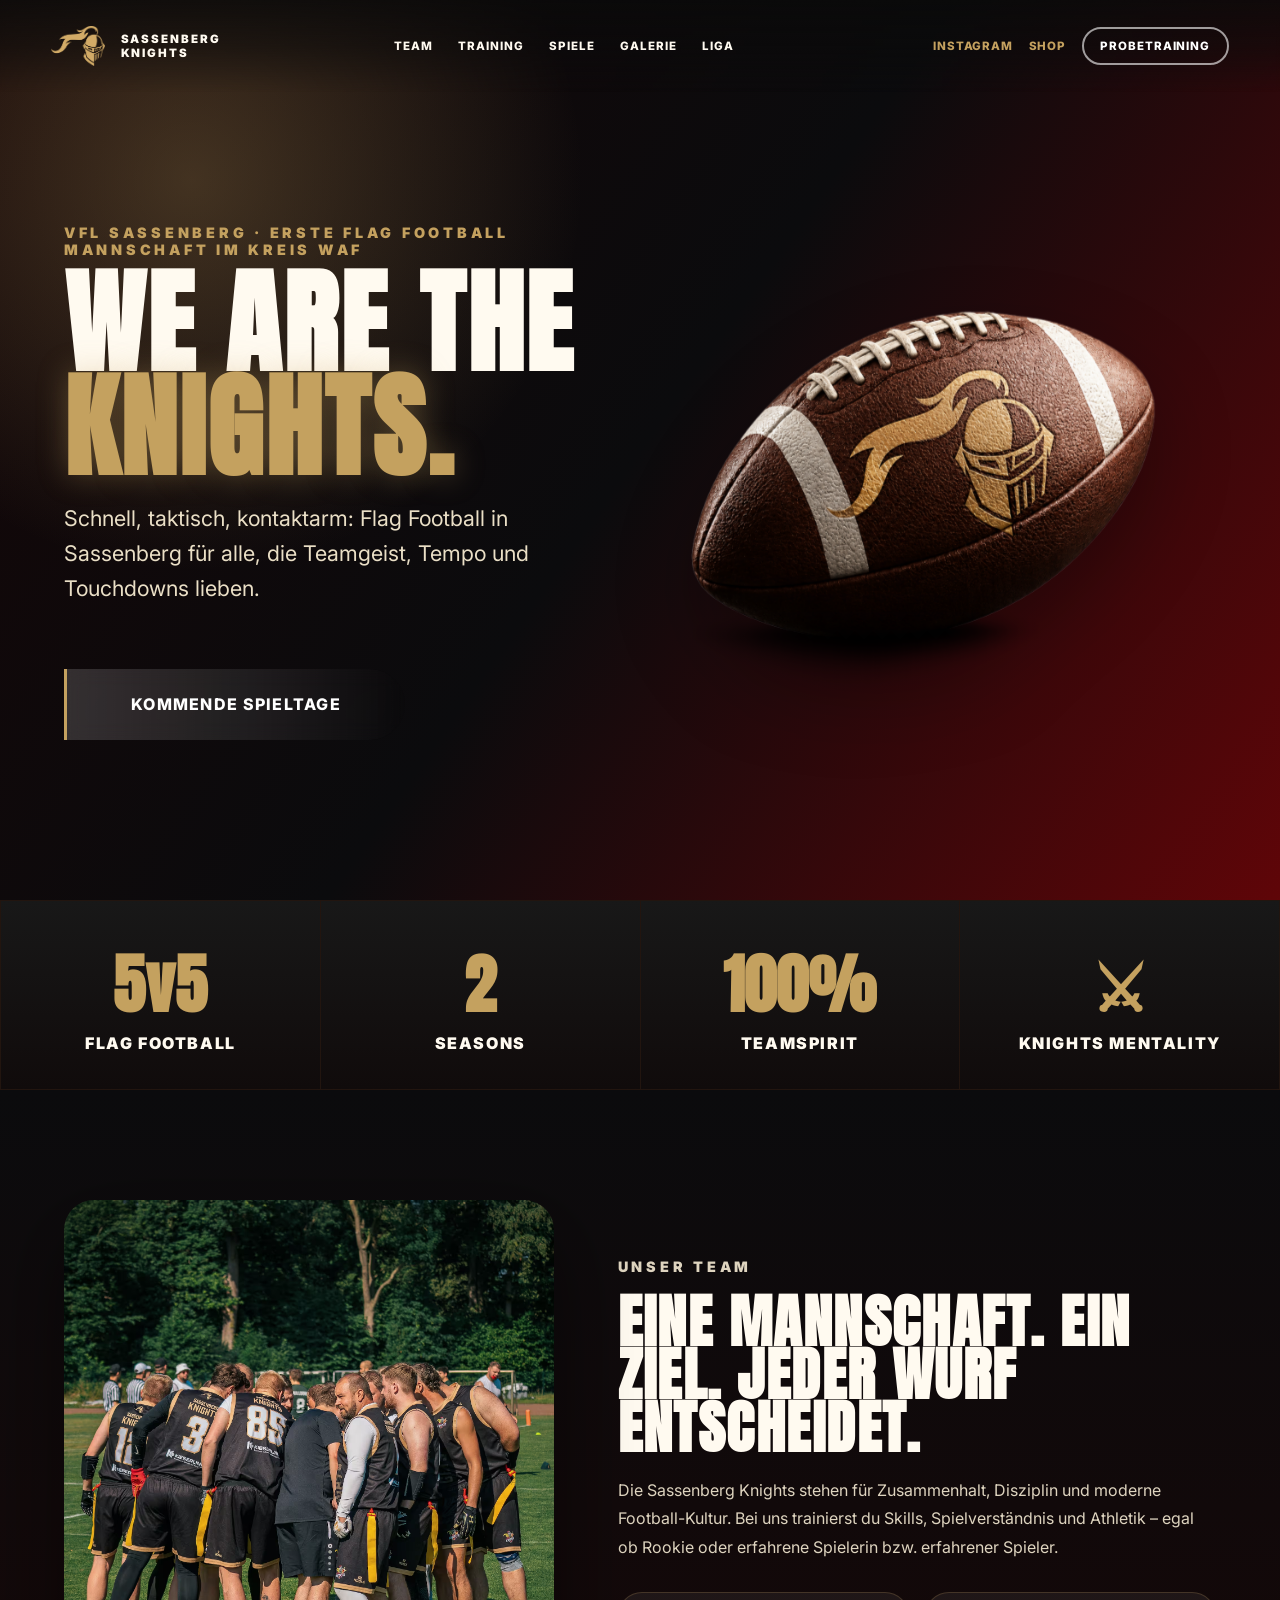
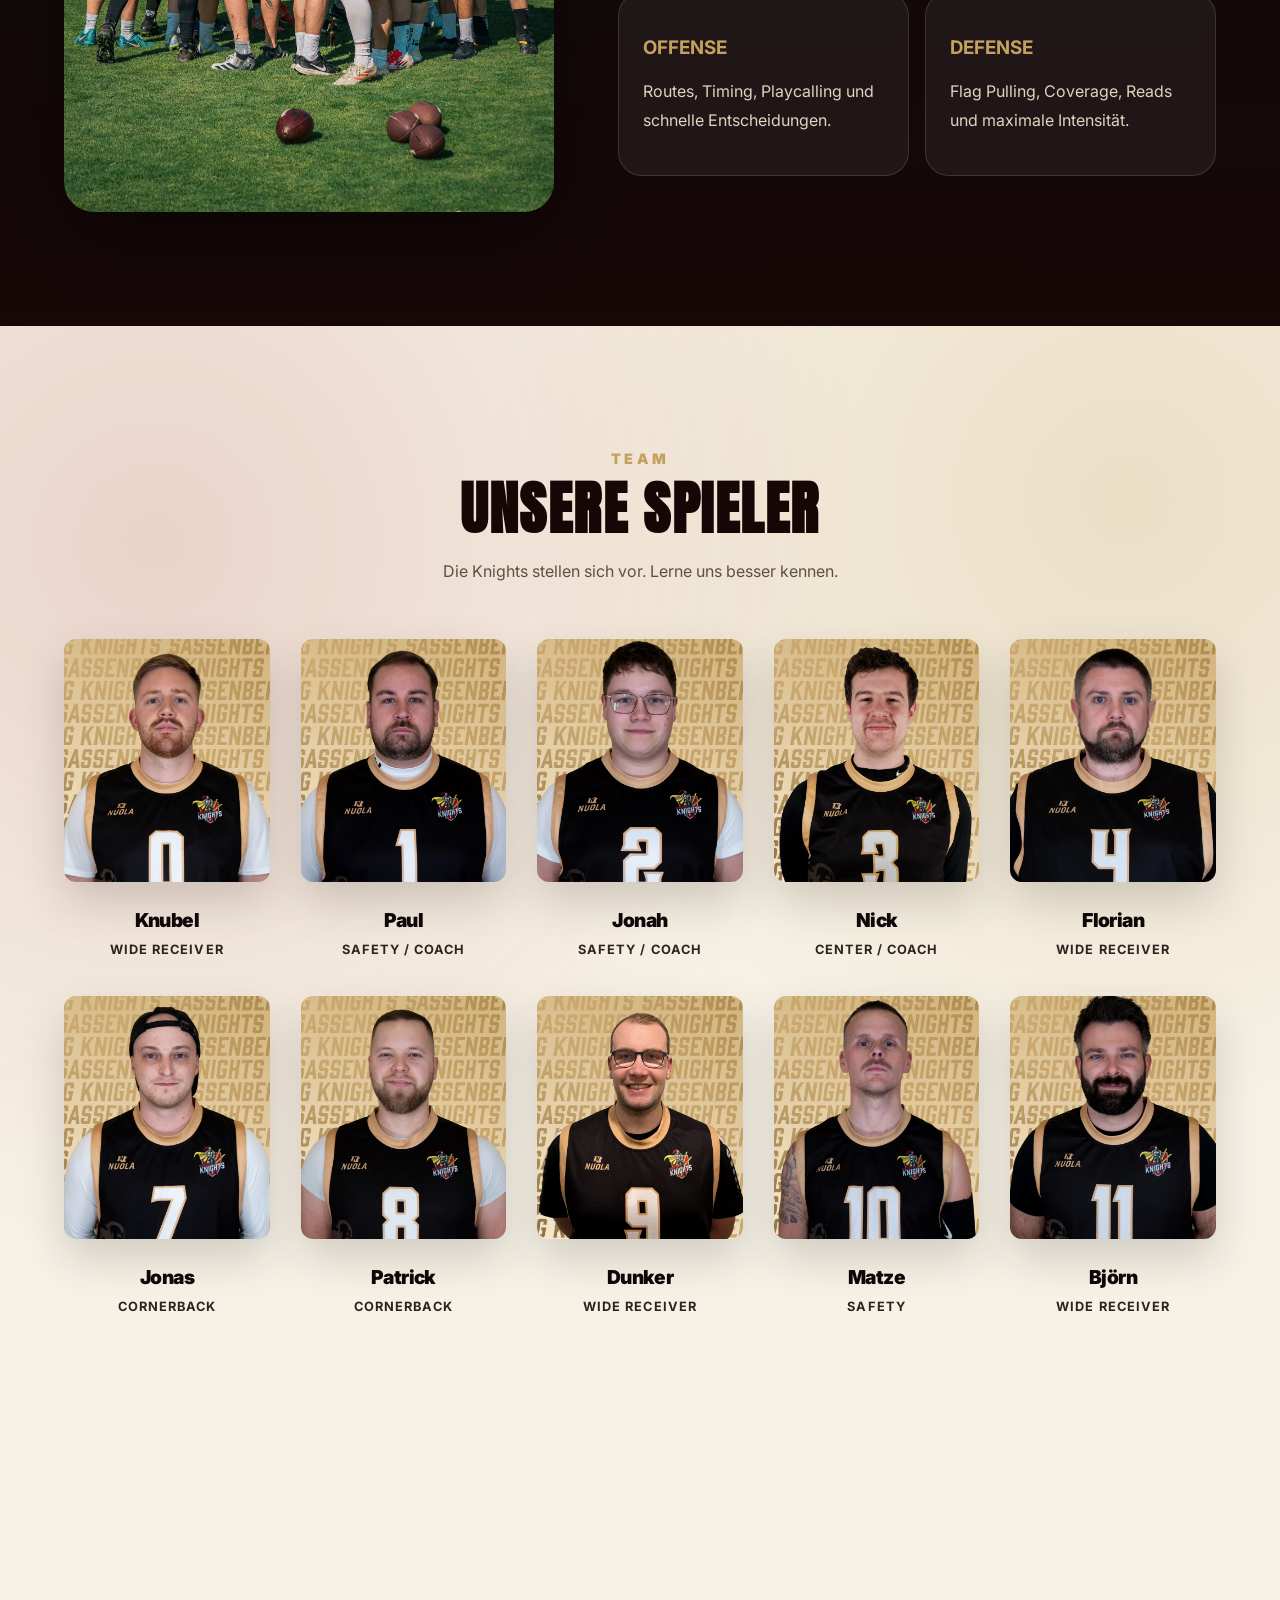
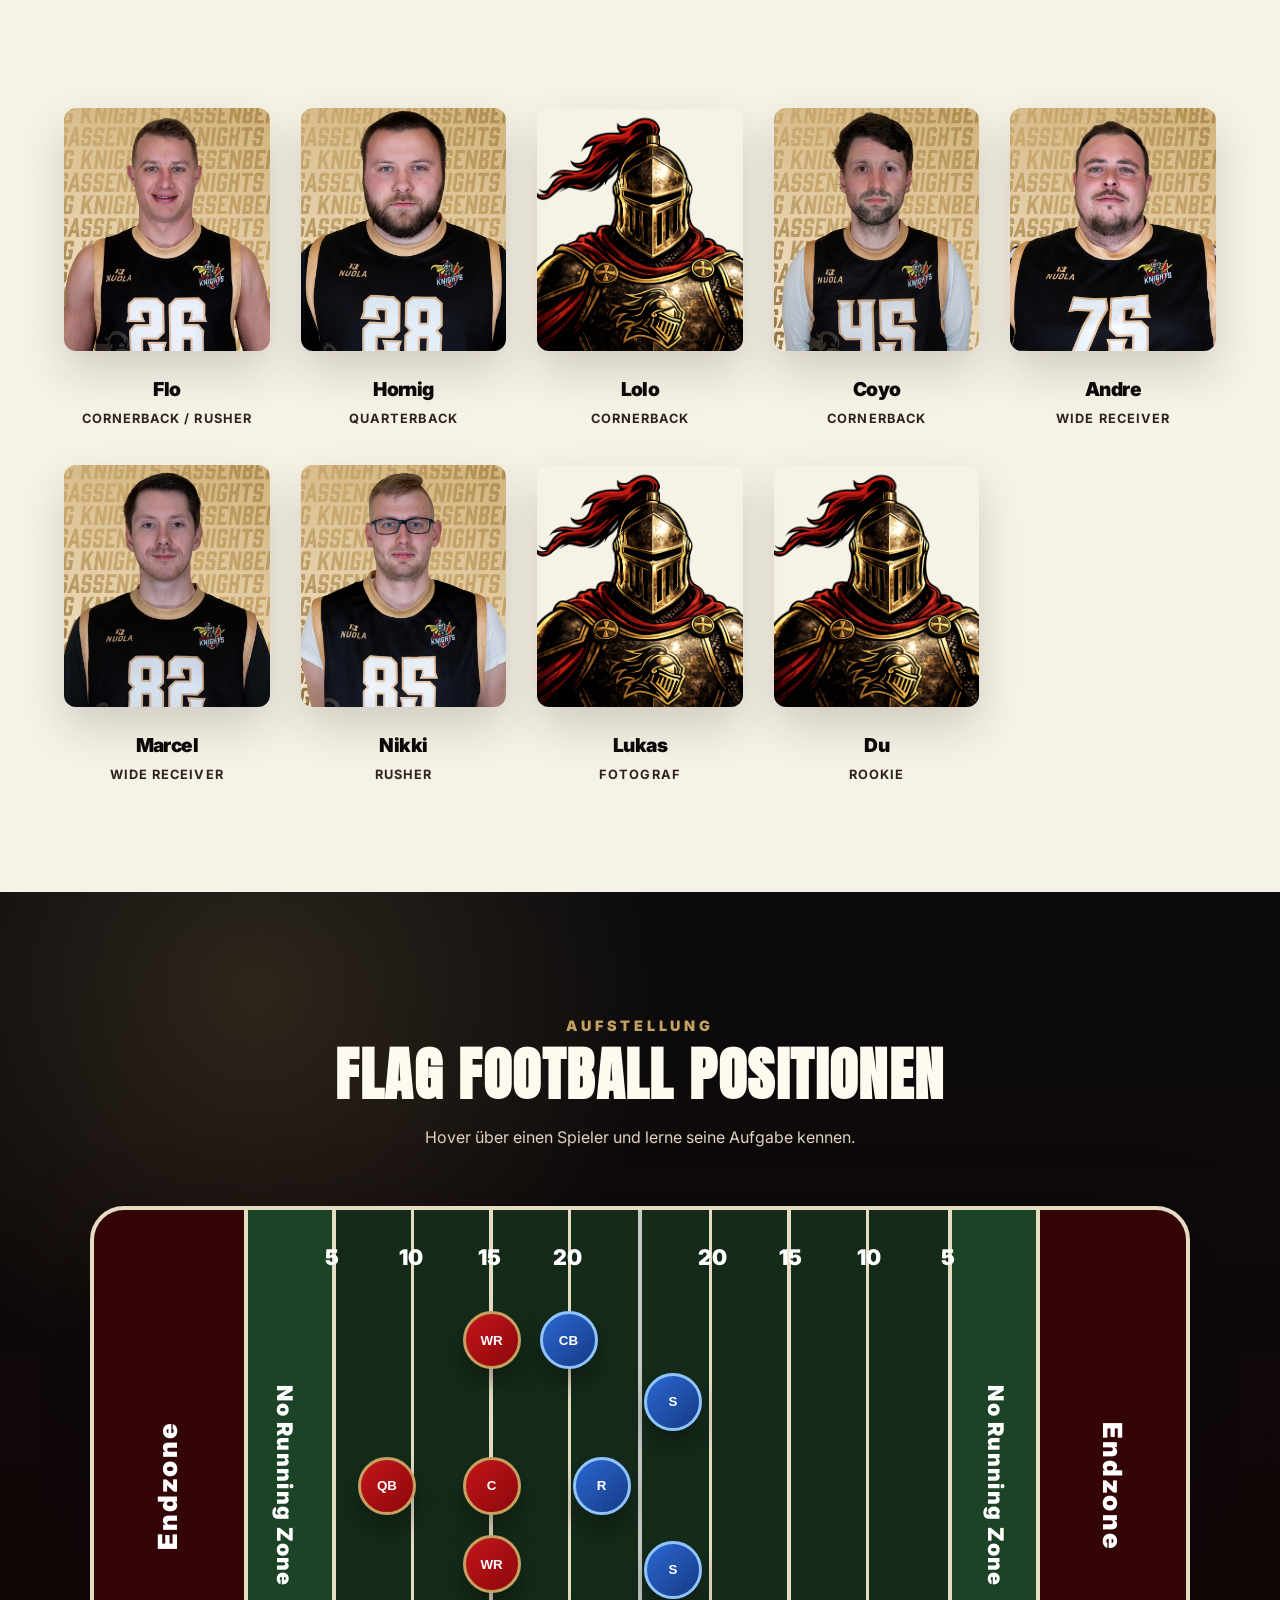
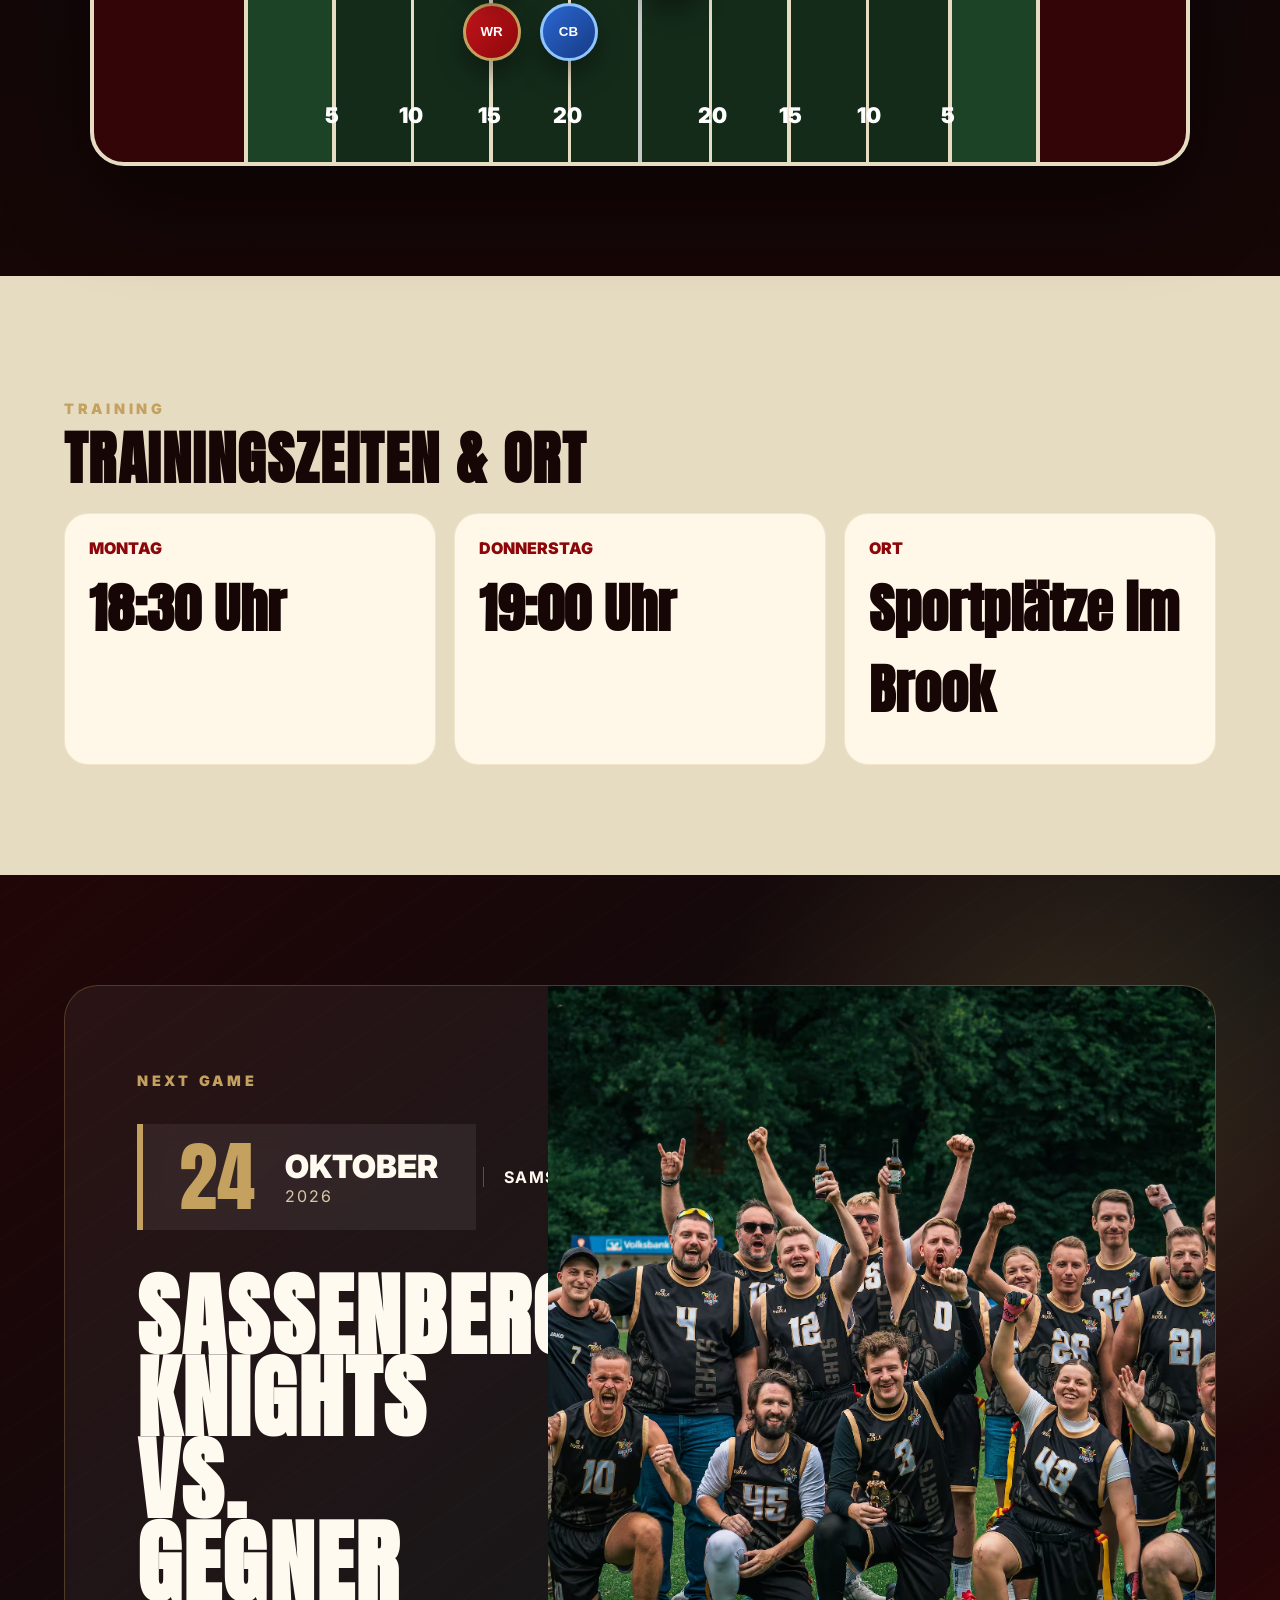
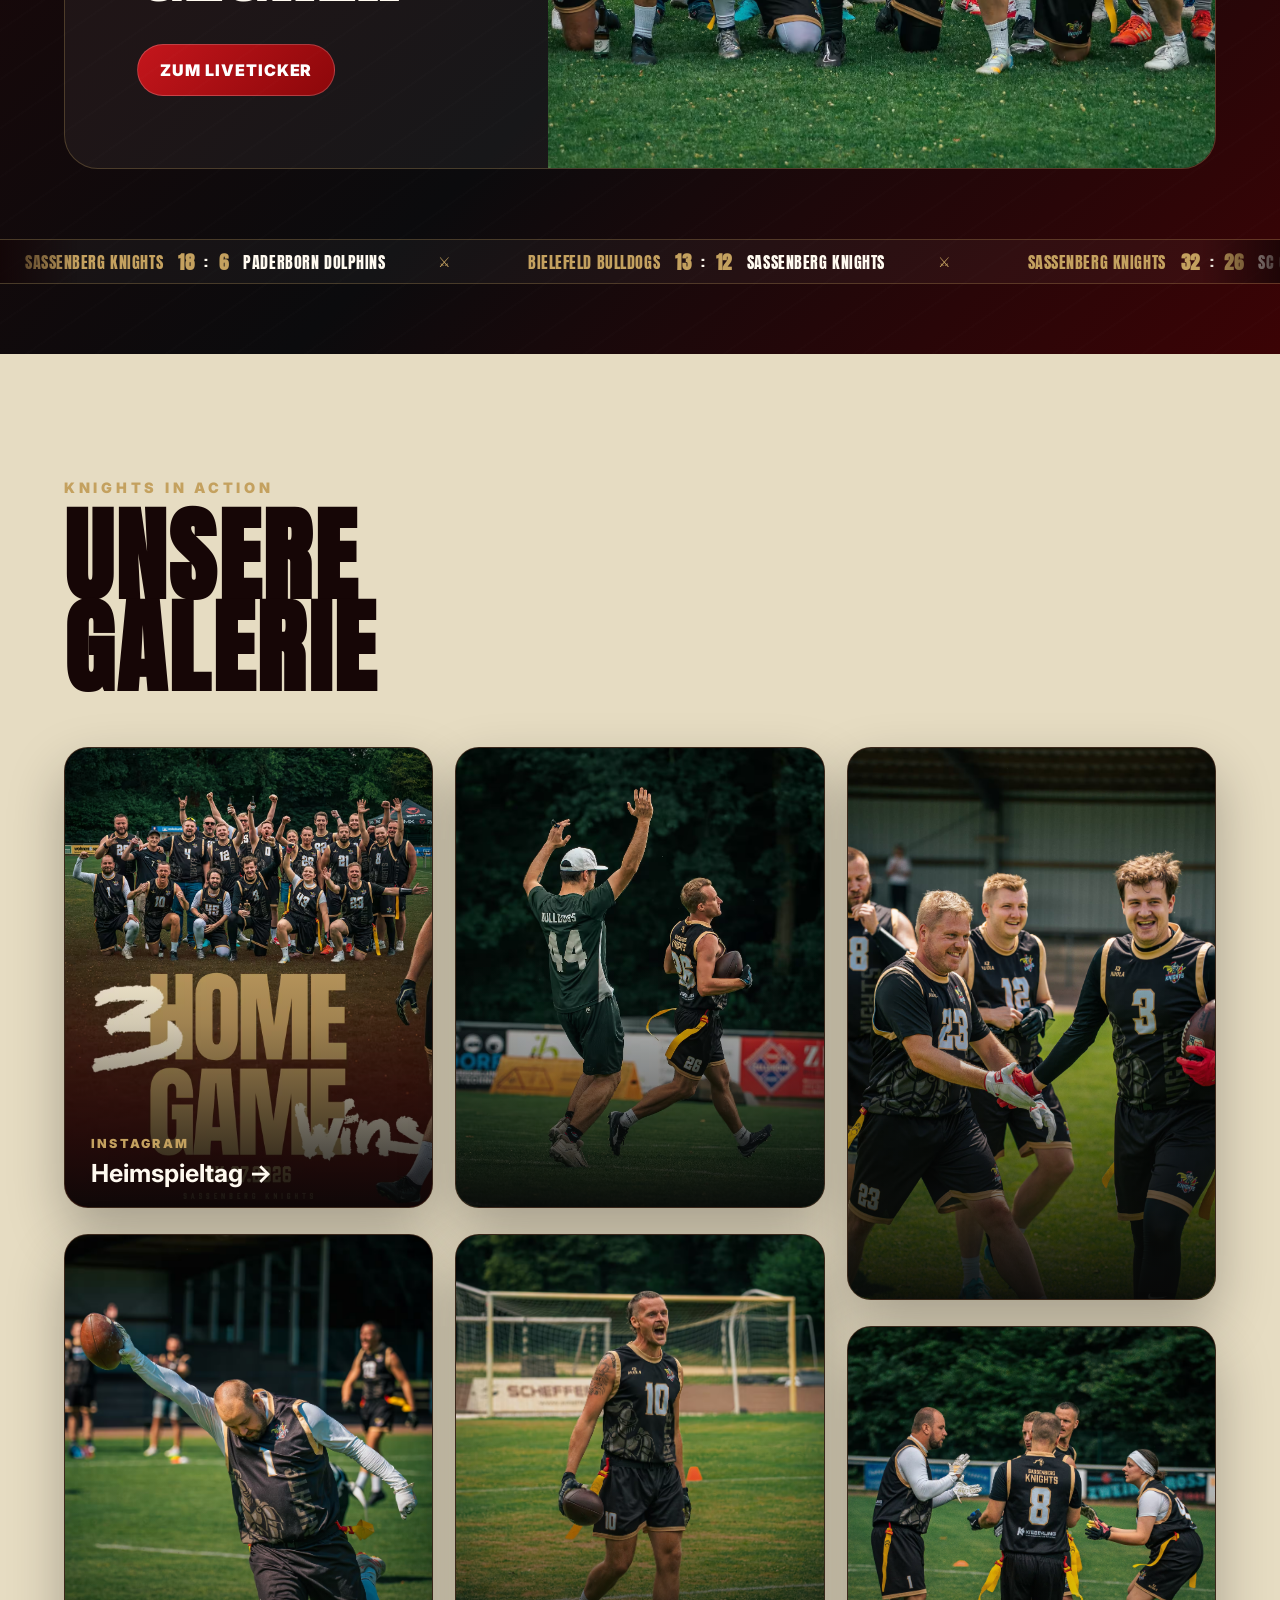
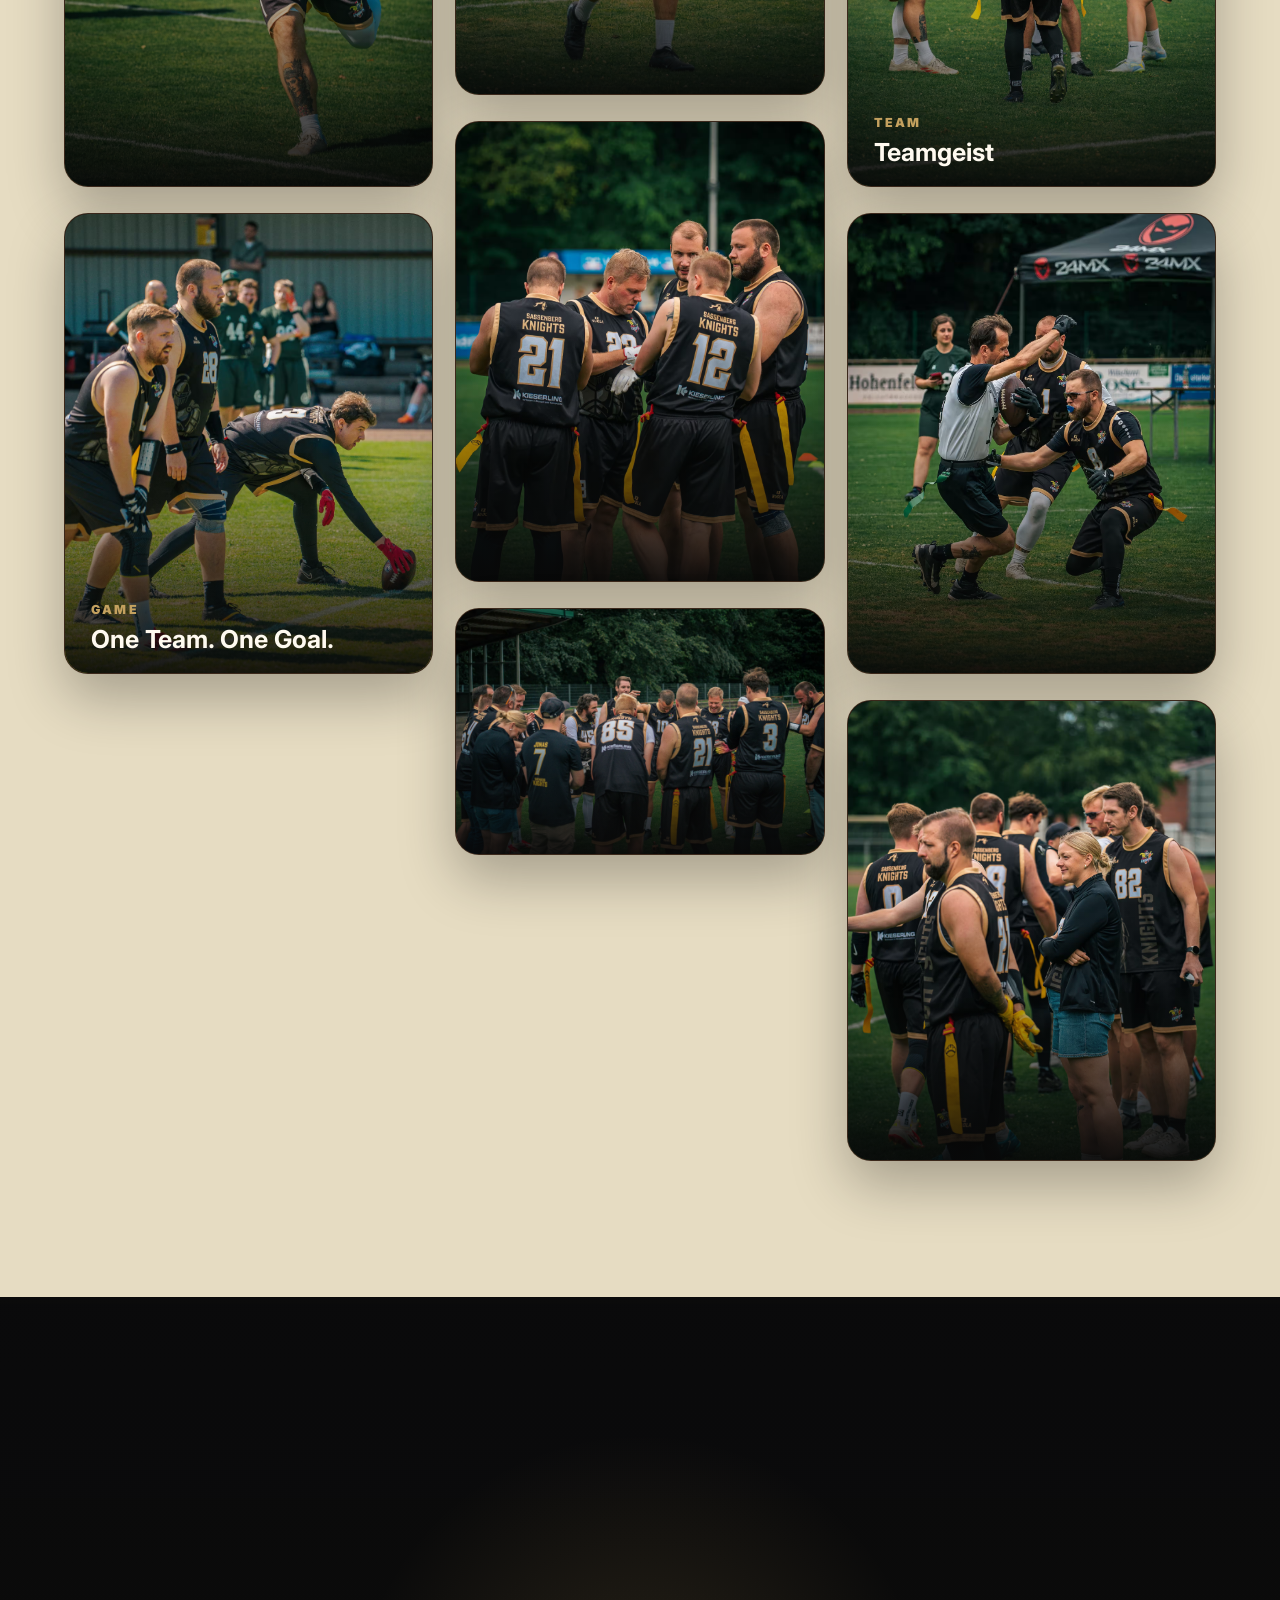
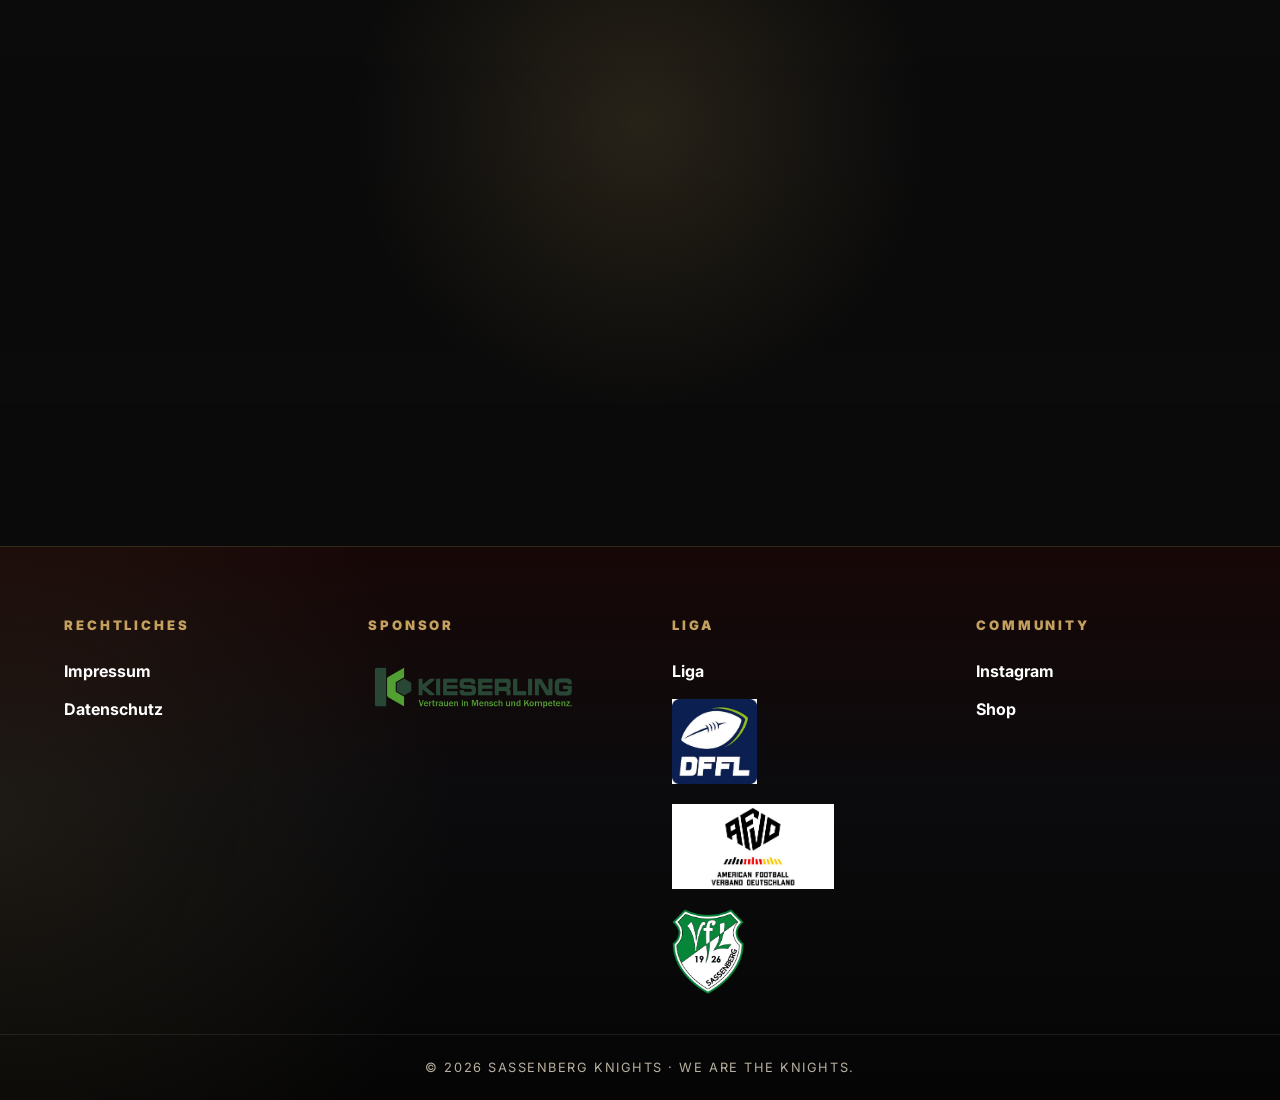
==== commit a0b42621: "responsive" ====
--- a/index.html
+++ b/index.html
@@ -252,81 +252,83 @@
         <p class="muted">Hover über einen Spieler und lerne seine Aufgabe kennen.</p>
       </div>
 
-      <div class="field reveal delay-1">
-        <div class="yard-line"></div>
-        <div class="yard-numbers top">
-          <span style="left:22%">5</span>
-          <span style="left:29.14%">10</span>
-          <span style="left:36.28%">15</span>
-          <span style="left:43.42%">20</span>
-          <span style="left:56.58%">20</span>
-          <span style="left:63.72%">15</span>
-          <span style="left:70.86%">10</span>
-          <span style="left:78%">5</span>
-        </div>
-
-        <div class="yard-numbers bottom">
-          <span style="left:22%">5</span>
-          <span style="left:29.14%">10</span>
-          <span style="left:36.28%">15</span>
-          <span style="left:43.42%">20</span>
-          <span style="left:56.58%">20</span>
-          <span style="left:63.72%">15</span>
-          <span style="left:70.86%">10</span>
-          <span style="left:78%">5</span>
-        </div>
-        <div class="endzone left">Endzone</div>
-        <div class="endzone right">Endzone</div>
-
-        <button class="field-player offense qb" type="button">
-          QB
-          <span><strong>Quarterback</strong>Lenkt die Offense, liest die Defense und verteilt den Ball.</span>
-        </button>
-
-        <button class="field-player offense c" type="button">
-          C
-          <span><strong>Center</strong>Startet den Spielzug mit dem Snap und läuft danach eine Route.</span>
-        </button>
-
-        <button class="field-player offense wr1" type="button">
-          WR
-          <span><strong>Wide Receiver</strong>Läuft Routes, schafft Separation und fängt Pässe.</span>
-        </button>
-
-        <button class="field-player offense wr2" type="button">
-          WR
-          <span><strong>Wide Receiver</strong>Läuft Routes, schafft Separation und fängt Pässe.</span>
-        </button>
-
-        <button class="field-player offense wr3" type="button">
-          WR
-          <span><strong>Wide Receiver</strong>Läuft Routes, schafft Separation und fängt Pässe.</span>
-        </button>
-
-        <button class="field-player defense blitzer" type="button">
-          R
-          <span><strong>Rusher</strong>Setzt den Quarterback unter Druck und erzwingt schnelle Entscheidungen.</span>
-        </button>
-
-        <button class="field-player defense cb1" type="button">
-          CB
-          <span><strong>Cornerback</strong>Deckt Receiver außen und versucht Pässe zu verhindern.</span>
-        </button>
-
-        <button class="field-player defense cb2" type="button">
-          CB
-          <span><strong>Cornerback</strong>Bleibt nah am Gegenspieler und zieht im richtigen Moment die Flag.</span>
-        </button>
-
-        <button class="field-player defense s2" type="button">
-          S
-          <span><strong>Safety</strong>Sichert tief ab und verhindert lange Touchdowns.</span>
-        </button>
-
-        <button class="field-player defense s1" type="button">
-          S
-          <span><strong>Safety</strong>Sichert tief ab und verhindert lange Touchdowns.</span>
-        </button>
+      <div class="field-scroll">
+        <div class="field reveal delay-1">
+          <div class="yard-line"></div>
+          <div class="yard-numbers top">
+            <span style="left:22%">5</span>
+            <span style="left:29.14%">10</span>
+            <span style="left:36.28%">15</span>
+            <span style="left:43.42%">20</span>
+            <span style="left:56.58%">20</span>
+            <span style="left:63.72%">15</span>
+            <span style="left:70.86%">10</span>
+            <span style="left:78%">5</span>
+          </div>
+
+          <div class="yard-numbers bottom">
+            <span style="left:22%">5</span>
+            <span style="left:29.14%">10</span>
+            <span style="left:36.28%">15</span>
+            <span style="left:43.42%">20</span>
+            <span style="left:56.58%">20</span>
+            <span style="left:63.72%">15</span>
+            <span style="left:70.86%">10</span>
+            <span style="left:78%">5</span>
+          </div>
+          <div class="endzone left">Endzone</div>
+          <div class="endzone right">Endzone</div>
+
+          <button class="field-player offense qb" type="button">
+            QB
+            <span><strong>Quarterback</strong>Lenkt die Offense, liest die Defense und verteilt den Ball.</span>
+          </button>
+
+          <button class="field-player offense c" type="button">
+            C
+            <span><strong>Center</strong>Startet den Spielzug mit dem Snap und läuft danach eine Route.</span>
+          </button>
+
+          <button class="field-player offense wr1" type="button">
+            WR
+            <span><strong>Wide Receiver</strong>Läuft Routes, schafft Separation und fängt Pässe.</span>
+          </button>
+
+          <button class="field-player offense wr2" type="button">
+            WR
+            <span><strong>Wide Receiver</strong>Läuft Routes, schafft Separation und fängt Pässe.</span>
+          </button>
+
+          <button class="field-player offense wr3" type="button">
+            WR
+            <span><strong>Wide Receiver</strong>Läuft Routes, schafft Separation und fängt Pässe.</span>
+          </button>
+
+          <button class="field-player defense blitzer" type="button">
+            R
+            <span><strong>Rusher</strong>Setzt den Quarterback unter Druck und erzwingt schnelle Entscheidungen.</span>
+          </button>
+
+          <button class="field-player defense cb1" type="button">
+            CB
+            <span><strong>Cornerback</strong>Deckt Receiver außen und versucht Pässe zu verhindern.</span>
+          </button>
+
+          <button class="field-player defense cb2" type="button">
+            CB
+            <span><strong>Cornerback</strong>Bleibt nah am Gegenspieler und zieht im richtigen Moment die Flag.</span>
+          </button>
+
+          <button class="field-player defense s2" type="button">
+            S
+            <span><strong>Safety</strong>Sichert tief ab und verhindert lange Touchdowns.</span>
+          </button>
+
+          <button class="field-player defense s1" type="button">
+            S
+            <span><strong>Safety</strong>Sichert tief ab und verhindert lange Touchdowns.</span>
+          </button>
+        </div>
       </div>
     </section>
 
@@ -348,10 +350,10 @@
           <p class="eyebrow">Next Game</p>
 
           <div class="game-date-card">
-            <span class="day">19</span>
+            <span class="day">24</span>
 
             <div class="month">
-              <span>September</span>
+              <span>Oktober</span>
               <span>2026</span>
             </div>
 
--- a/styles.css
+++ b/styles.css
@@ -2221,7 +2221,7 @@
 .hero-banner { padding: clamp(18px, 2vw, 28px) clamp(28px, 5vw, 100px); }
 
 /* Content widths / typography */
-.content h2, .section-title h2, .training h2, .signup h2 { font-size: clamp(2.7rem, 6vw, 6.8rem); }
+.content h2, .section-title h2, .training h2, .signup h2 { font-size: clamp(2.2rem, 4.5vw, 5.2rem); }
 .split { grid-template-columns: minmax(0, .9fr) minmax(0, 1.1fr); gap: clamp(34px, 5vw, 70px); }
 .main-img { height: auto; }
 
@@ -2252,6 +2252,7 @@
   .hero h1 { font-size: clamp(4rem, 8.8vw, 8.2rem); }
   .roster-grid { grid-template-columns: repeat(5, minmax(0, 1fr)); }
   .training-cards strong { font-size: clamp(2.7rem, 4.2vw, 4.4rem); }
+  .field-scroll {width: 100%;}
 }
 
 /* ---------- Tablet landscape / compact laptop ---------- */
@@ -2285,6 +2286,7 @@
   .hero h1 { font-size: clamp(4.2rem, 9vw, 7rem); }
   .hero-card img { max-height: 600px; }
   .roster-grid { grid-template-columns: repeat(4, minmax(0, 1fr)); }
+  .field-scroll {width: 100%;}
   .next-game-card { grid-template-columns: 1fr 1fr; }
   .game-date-card { gap: 18px; padding: 18px 24px; }
   .game-date-card .weekday { margin-left: 4px; padding-left: 14px; }
@@ -2315,6 +2317,35 @@
   .image-stack { max-width: 760px; }
   .feature-grid { grid-template-columns: repeat(2, 1fr); }
   .roster-grid { grid-template-columns: repeat(3, minmax(0, 1fr)); }
+  .field-scroll {
+    width: calc(100% + 2 * clamp(20px, 6vw, 90px));
+
+    margin-left: calc(
+      -1 * clamp(20px, 6vw, 90px)
+    );
+
+    overflow-x: auto;
+    overflow-y: visible;
+
+    padding:
+      20px
+      clamp(20px, 6vw, 90px)
+      40px;
+
+    -webkit-overflow-scrolling: touch;
+
+    scrollbar-width: none;
+  }
+
+  .field-scroll::-webkit-scrollbar {
+    display: none;
+  }
+
+  .field {
+    width: 1000px;
+    min-width: 1000px;
+    margin: 0;
+  }
   .training-cards { grid-template-columns: repeat(2, 1fr); }
   .training-cards article:last-child { grid-column: 1 / -1; }
   .next-game-card { grid-template-columns: 1fr; }
@@ -2363,7 +2394,7 @@
   .feature-grid { grid-template-columns: 1fr; }
   .roster::before {background: radial-gradient(circle at 88% 8%, rgba(196, 161, 95, 0.24), transparent 28%);
 }
-  .roster-grid { grid-template-columns: repeat(2, minmax(0, 1fr)); gap: 30px 14px; }
+  .roster-grid { grid-template-columns: repeat(3, minmax(0, 1fr)); gap: 30px 14px; }
   .roster-card img { aspect-ratio: 1 / 1.18; }
   .roster-card h3 { margin-top: 14px; }
 
@@ -2371,10 +2402,32 @@
   .playbook { overflow: hidden; }
   .field {
     width: 760px;
+    min-width: 760px;
     max-width: none;
     height: 390px;
     aspect-ratio: auto;
     transform-origin: top left;
+  }
+  .field-scroll {
+    width: calc(100% + 36px);
+
+    margin-left: -18px;
+    margin-top: 28px;
+
+    padding-left: 18px;
+    padding-right: 18px;
+    padding-bottom: 12px;
+
+    overflow-x: auto;
+    overflow-y: hidden;
+
+    overscroll-behavior-inline: contain;
+    -webkit-overflow-scrolling: touch;
+
+    scrollbar-width: none;
+  }
+  .field-scroll::-webkit-scrollbar {
+    display: none;
   }
   .playbook .field { margin-left: 0; }
   .playbook::after { content: "← Spielfeld horizontal bewegen →"; display: block; margin-top: 14px; color: #bfb39a; text-align: center; font-size: .75rem; letter-spacing: .08em; text-transform: uppercase; }
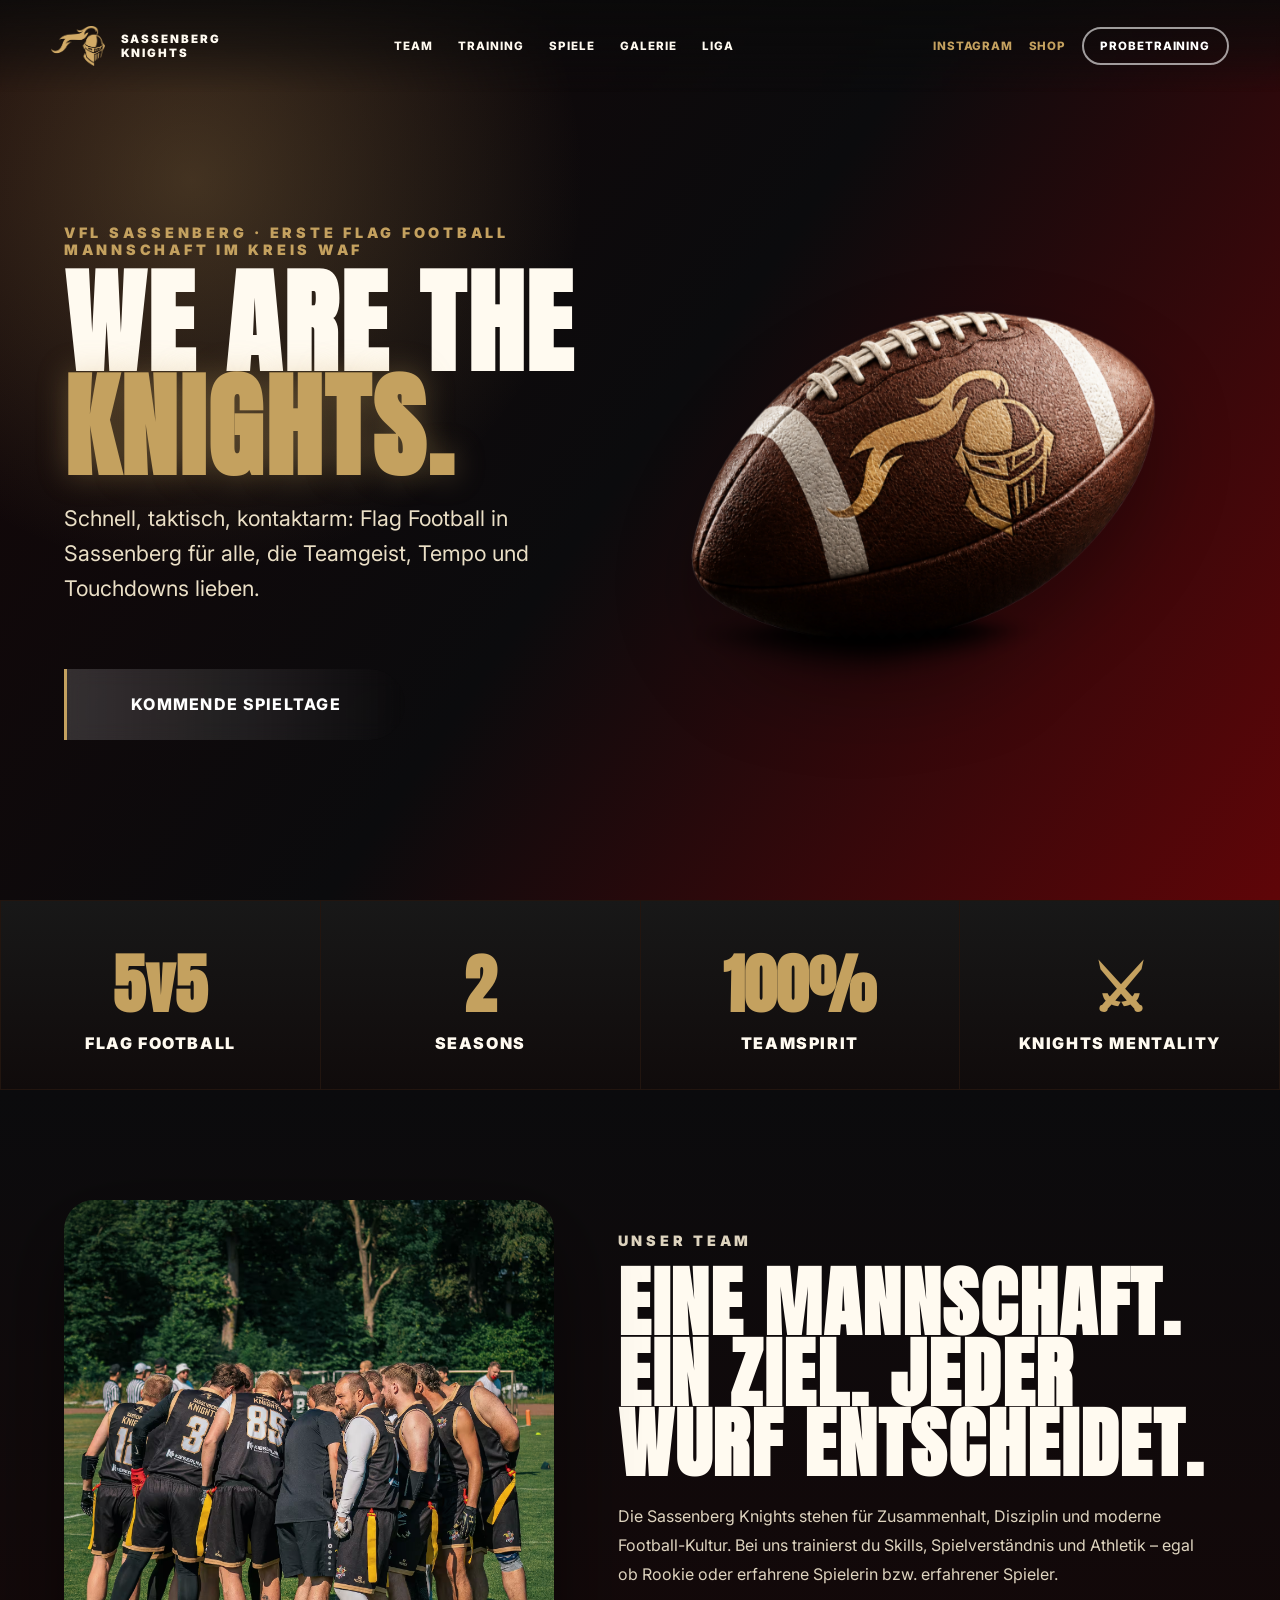
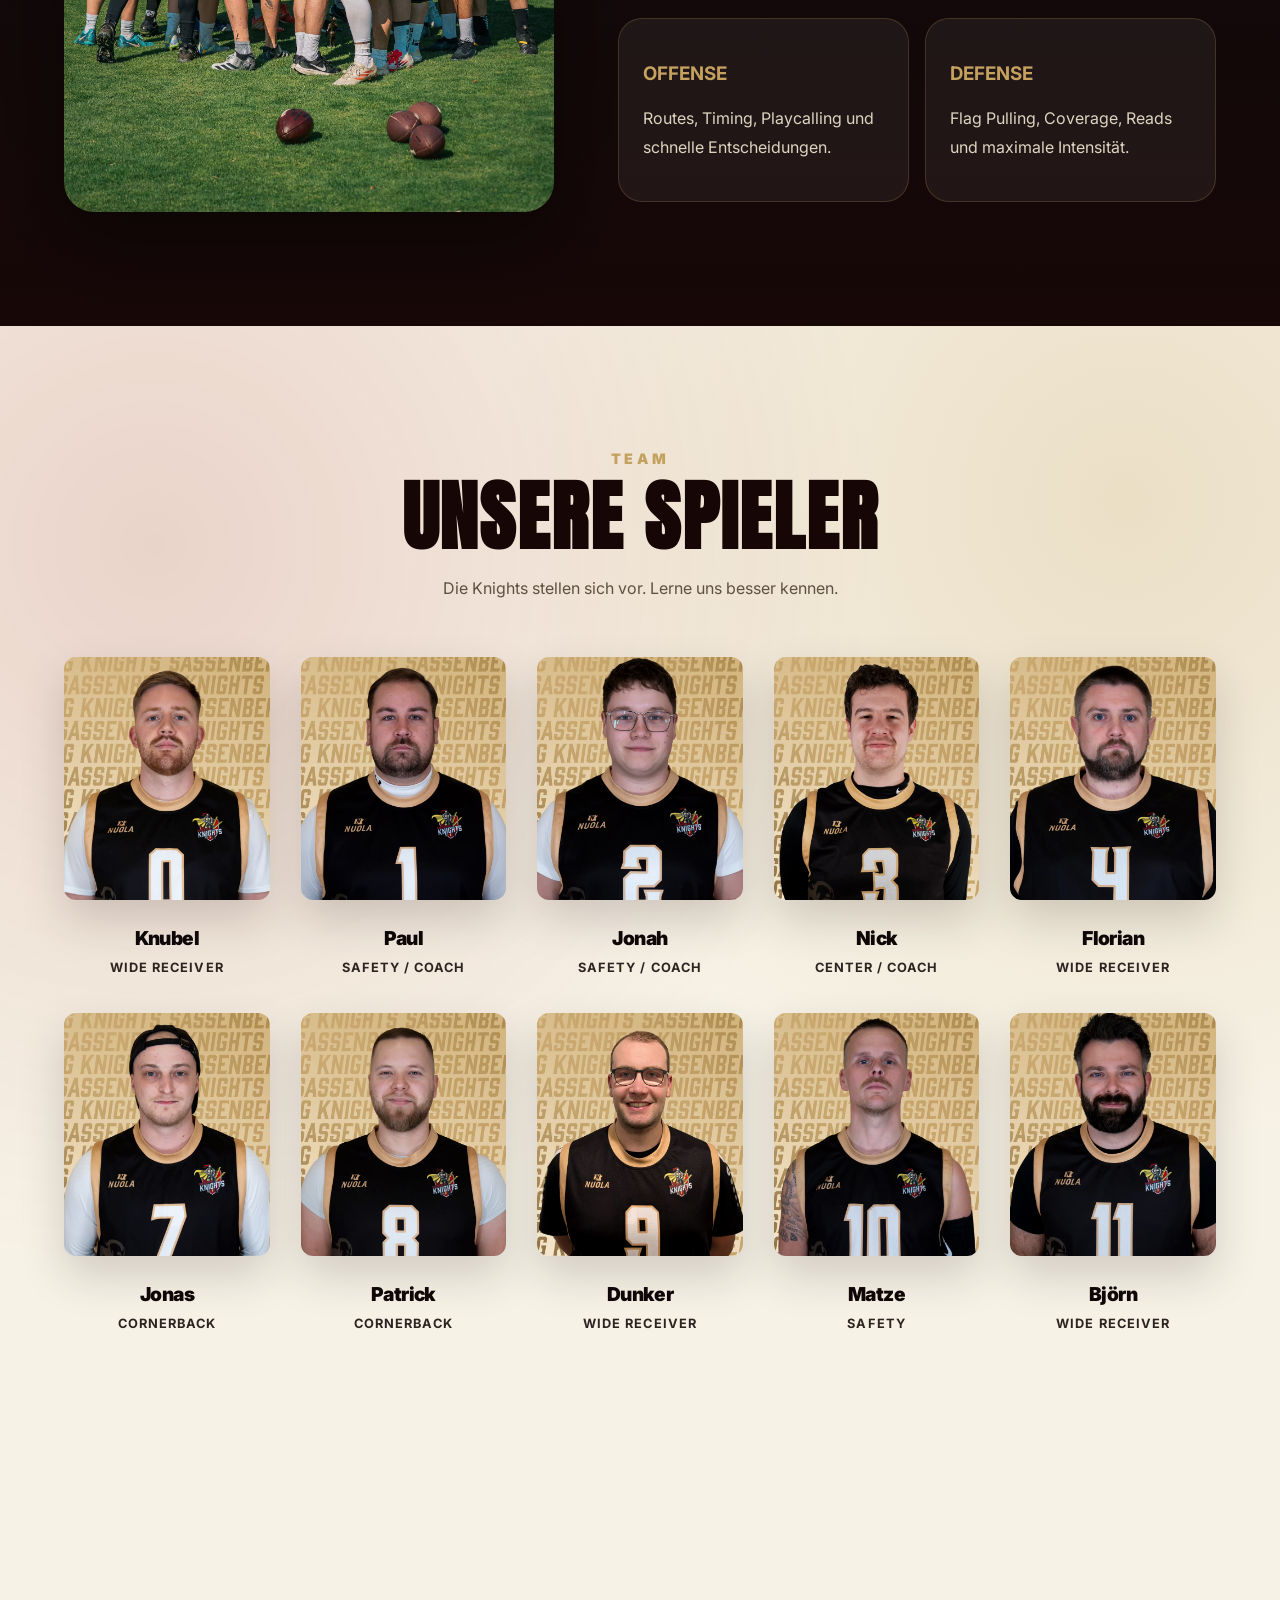
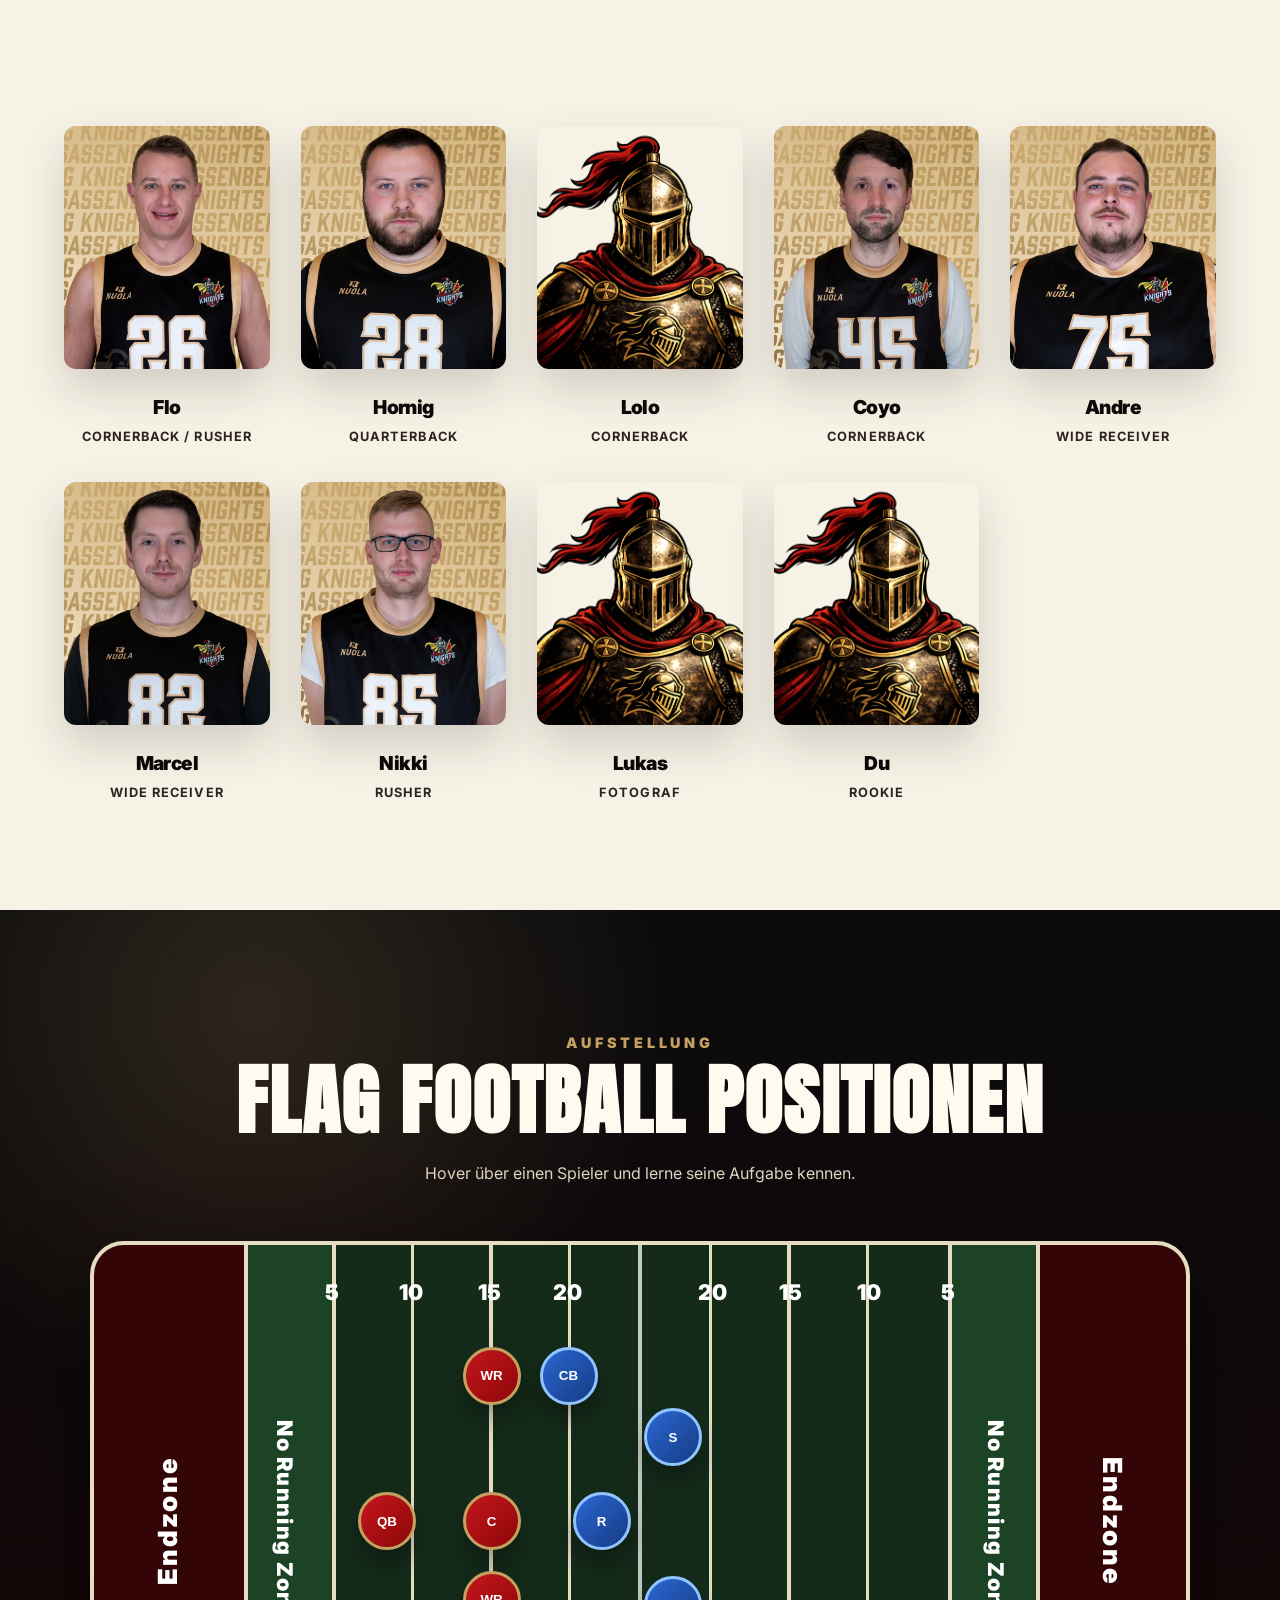
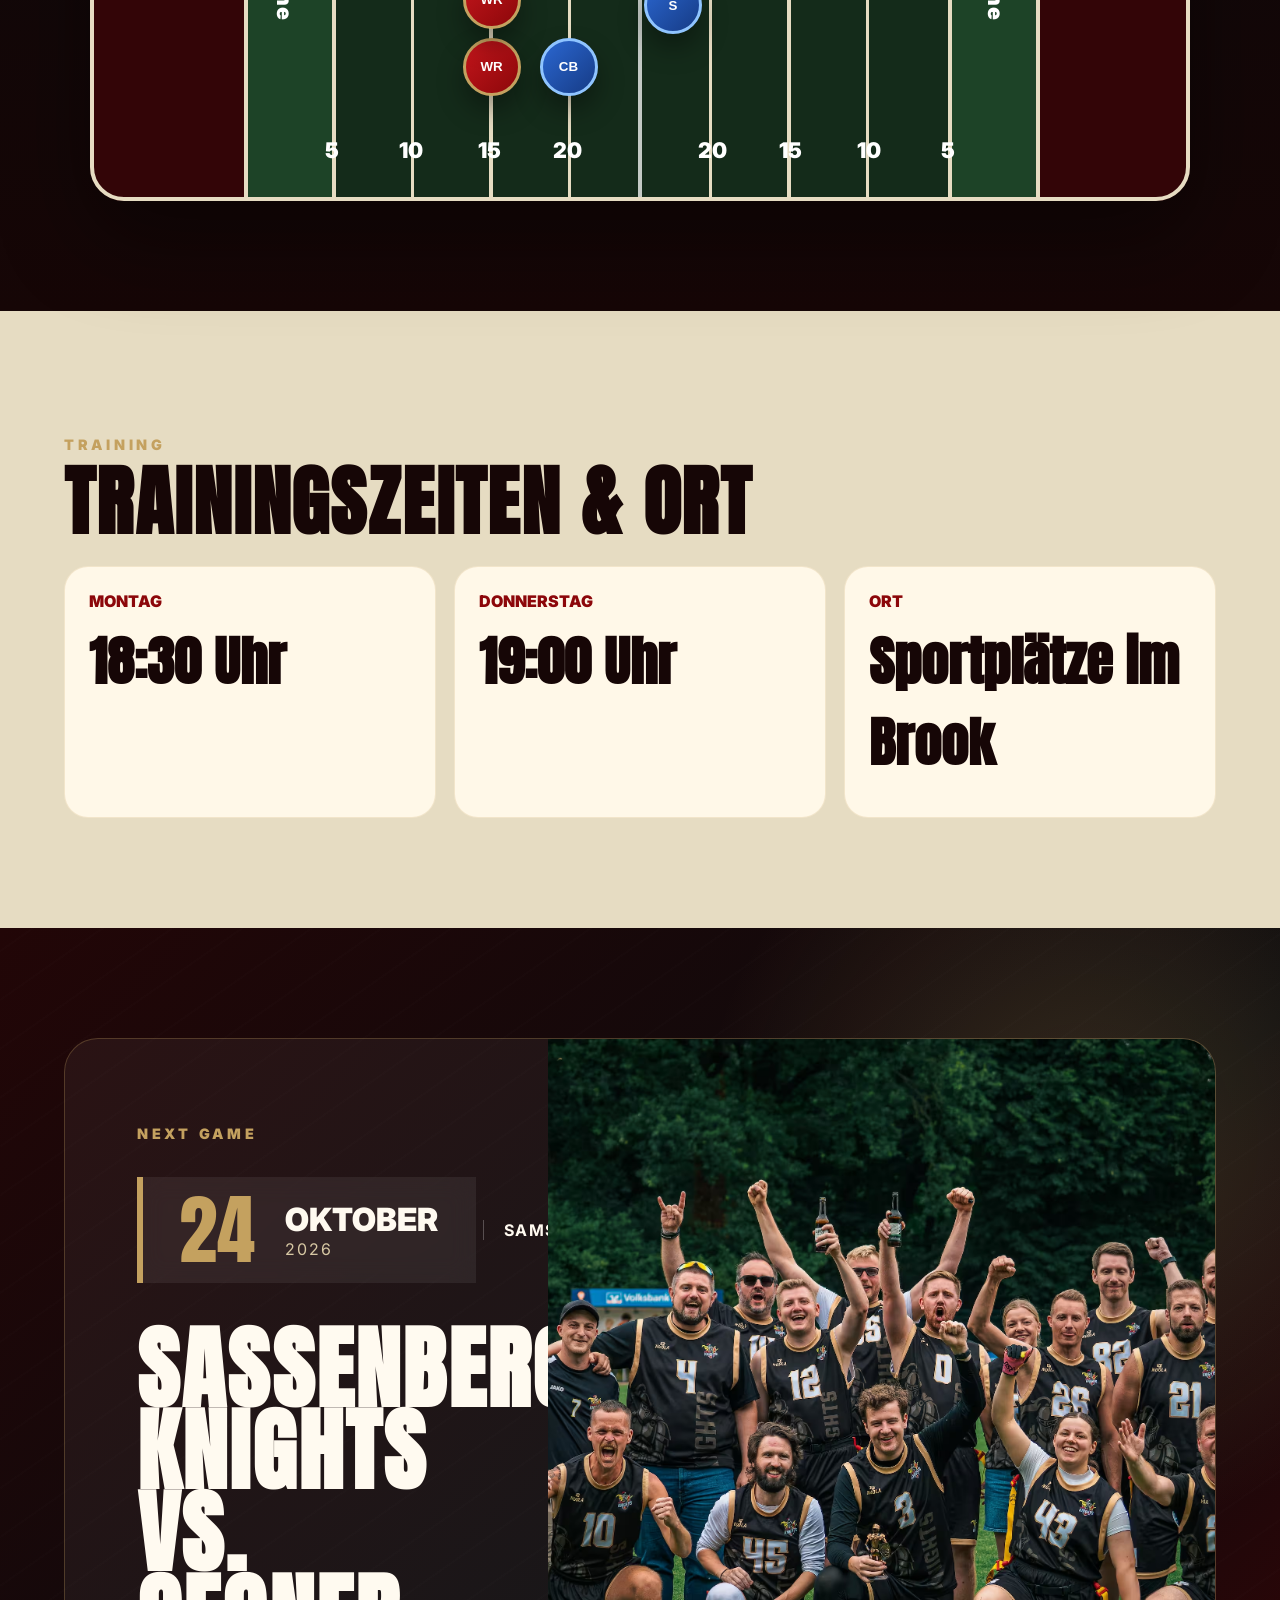
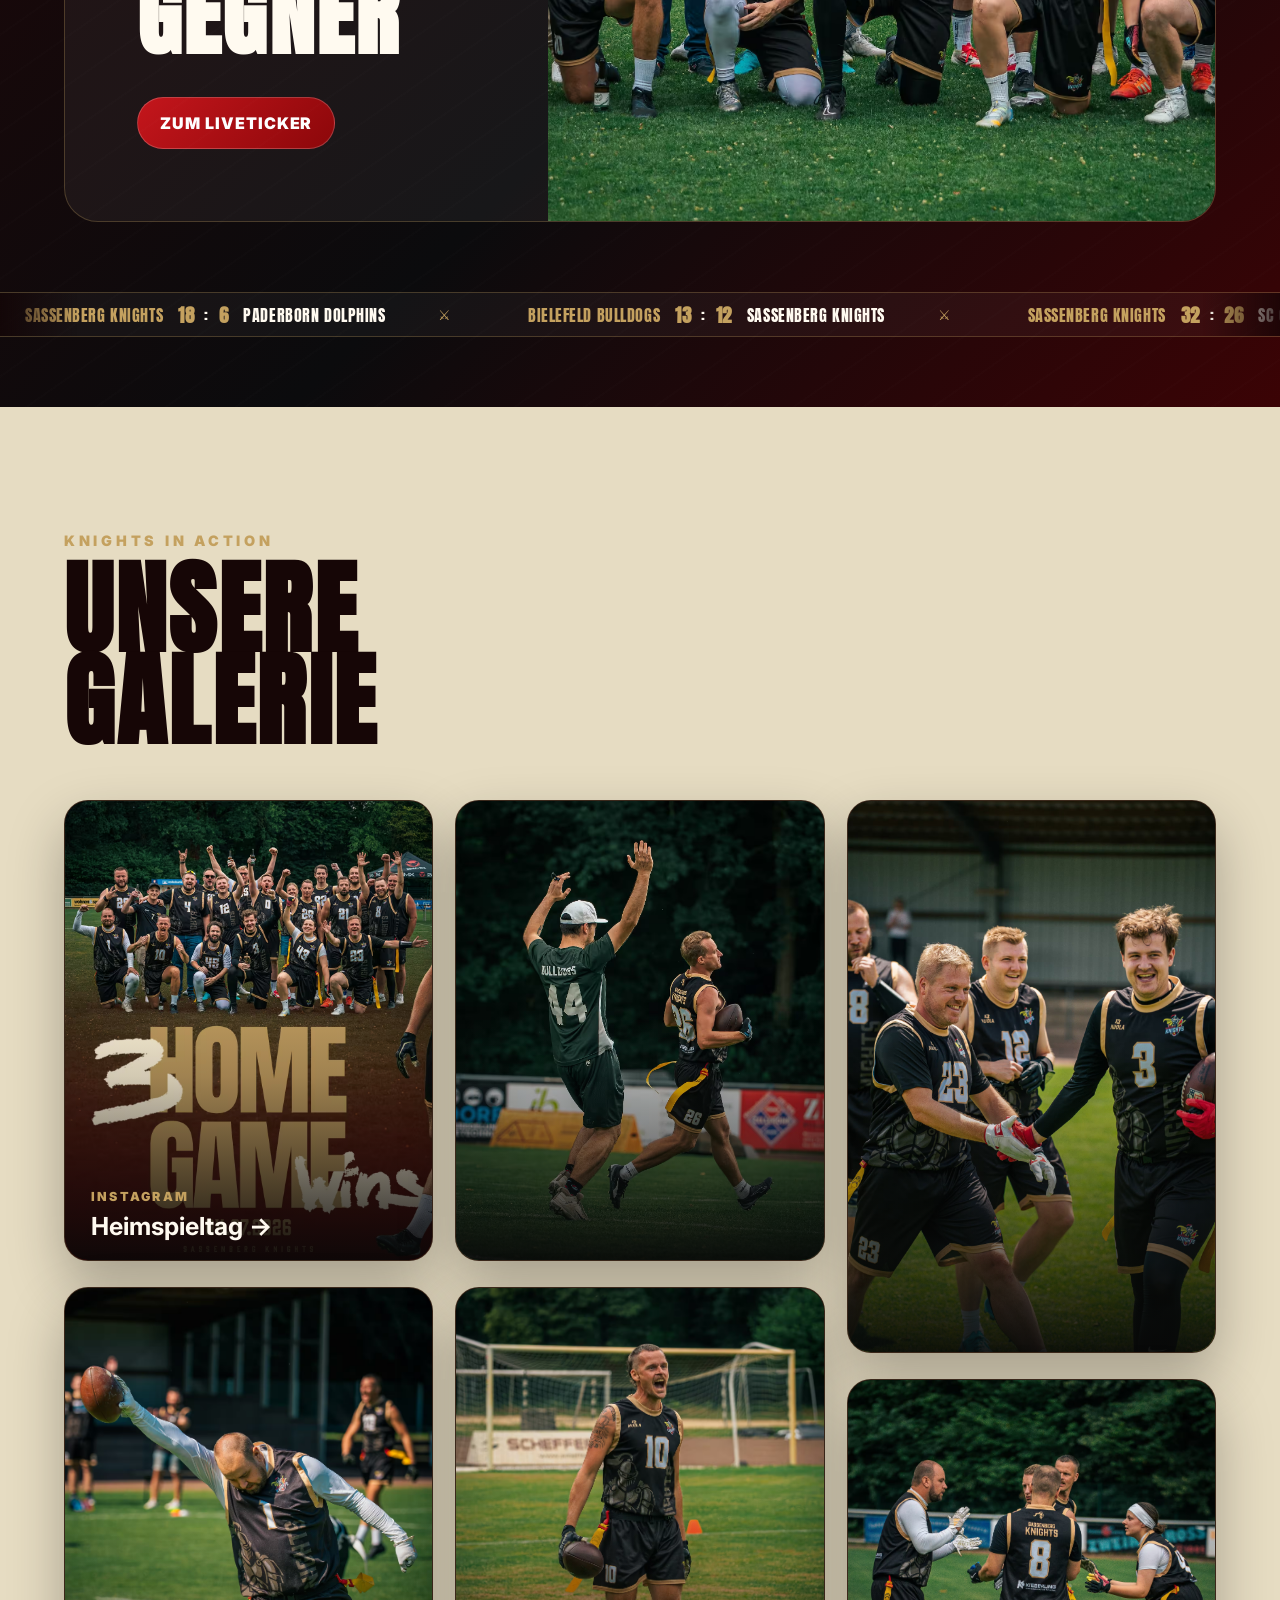
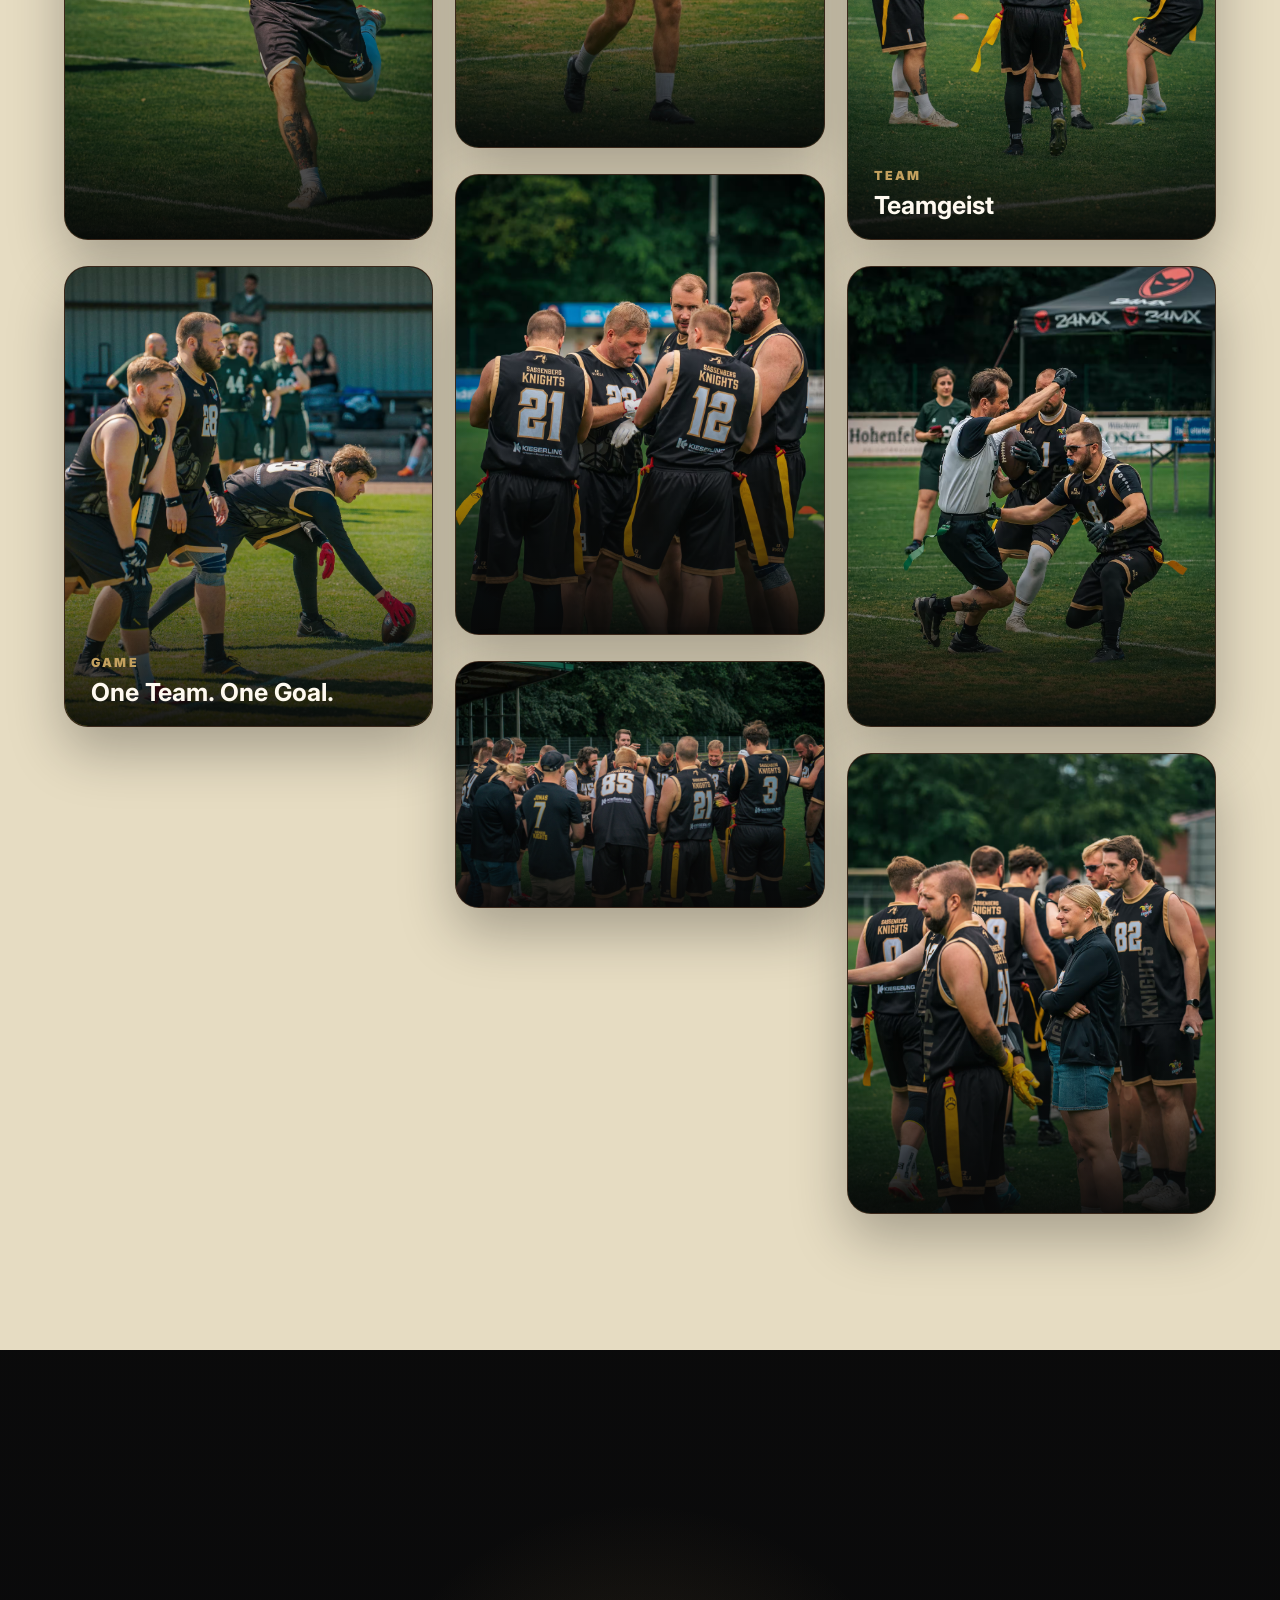
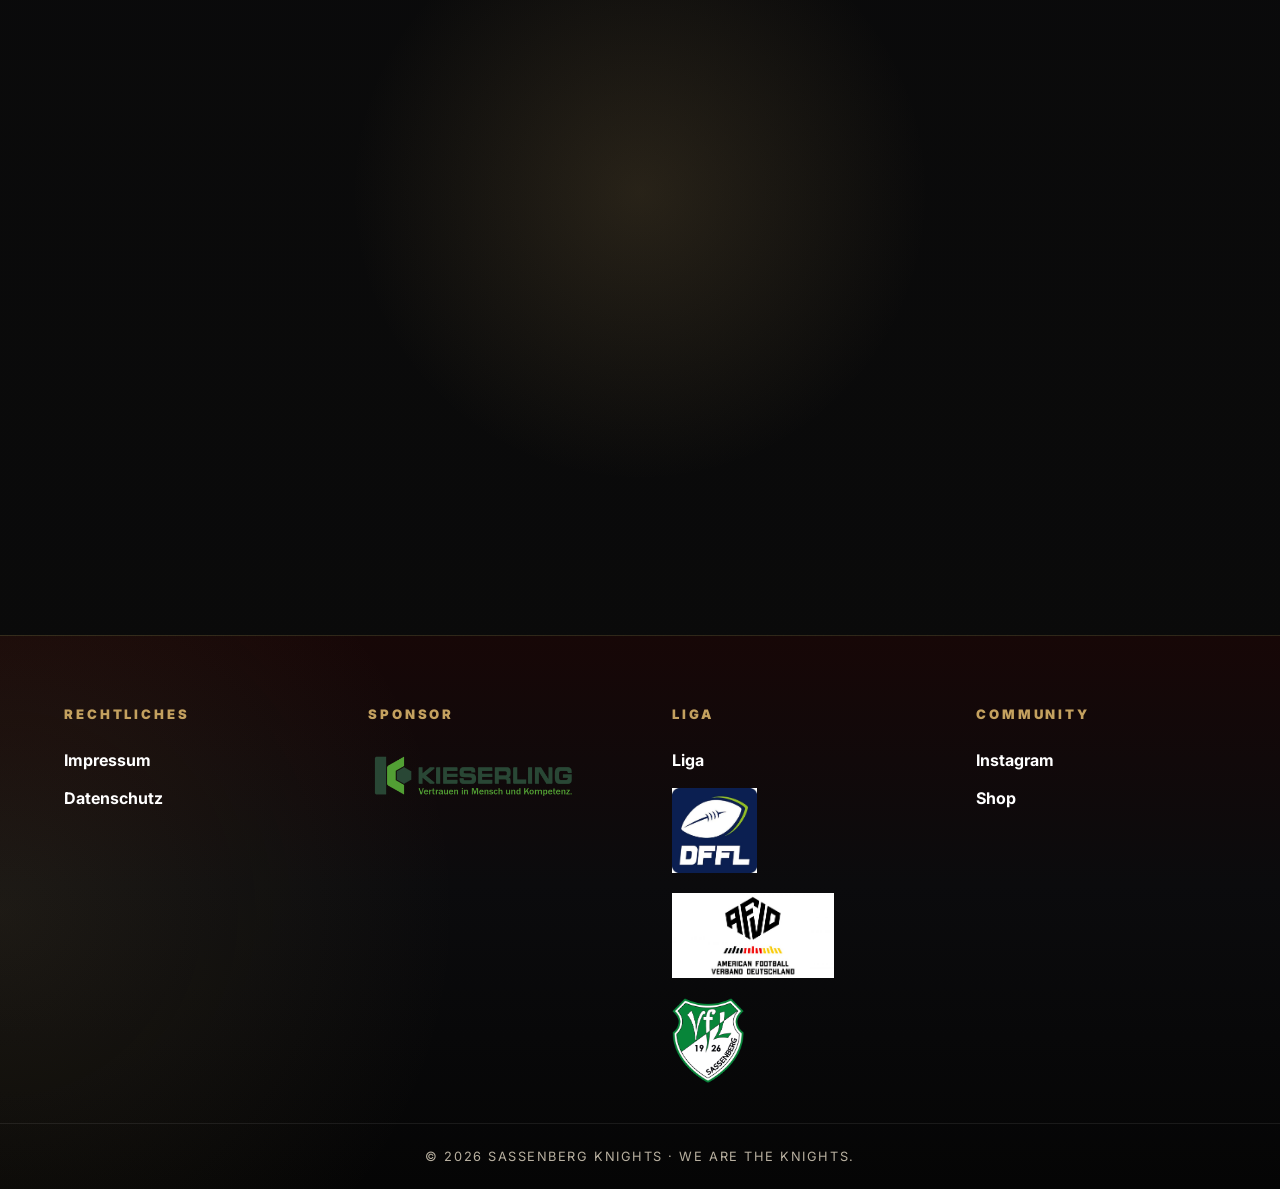
==== commit 2460eab8: "updated legals and transition" ====
--- a/index.html
+++ b/index.html
@@ -27,18 +27,11 @@
           <strong>Knights</strong>
         </span>
       </div>
-
-      <div class="page-transition__football-wrap">
-        <img
-          class="page-transition__football"
-          src="assets/football-knights-transitionA.png"
-          alt=""
-        >
-      </div>
     </div>
 
     <div class="page-transition__line"></div>
   </div>
+  
   <div class="noise"></div>
   <header class="site-header" id="top">
     <a class="brand" href="#top" aria-label="Sassenberg Knights Startseite">
@@ -52,7 +45,7 @@
         <a href="#training">Training</a>
         <a href="#spiele">Spiele</a>
         <a href="#galerie">Galerie</a>
-        <a href="#liga">Liga</a>
+        <a href="https://www.5erdffl.de/tabellen-ol-nrw-2026/" target="_blank" rel="noopener">Liga</a>
       </div>
 
       <div class="nav-right">
--- a/styles.css
+++ b/styles.css
@@ -2221,7 +2221,7 @@
 .hero-banner { padding: clamp(18px, 2vw, 28px) clamp(28px, 5vw, 100px); }
 
 /* Content widths / typography */
-.content h2, .section-title h2, .training h2, .signup h2 { font-size: clamp(2.2rem, 4.5vw, 5.2rem); }
+.content h2, .section-title h2, .training h2, .signup h2 { font-size: clamp(2.7rem, 6vw, 6.8rem); }
 .split { grid-template-columns: minmax(0, .9fr) minmax(0, 1.1fr); gap: clamp(34px, 5vw, 70px); }
 .main-img { height: auto; }
 
@@ -2316,7 +2316,7 @@
   .split { grid-template-columns: 1fr; }
   .image-stack { max-width: 760px; }
   .feature-grid { grid-template-columns: repeat(2, 1fr); }
-  .roster-grid { grid-template-columns: repeat(3, minmax(0, 1fr)); }
+  .roster-grid { grid-template-columns: repeat(4, minmax(0, 1fr)); }
   .field-scroll {
     width: calc(100% + 2 * clamp(20px, 6vw, 90px));
 
@@ -2345,6 +2345,10 @@
     width: 1000px;
     min-width: 1000px;
     margin: 0;
+  }
+  .field .yard-line::before,
+  .field .yard-line::after {
+    font-size: 0.75rem;
   }
   .training-cards { grid-template-columns: repeat(2, 1fr); }
   .training-cards article:last-child { grid-column: 1 / -1; }
@@ -2373,7 +2377,7 @@
   .hero .eyebrow { visibility: hidden; font-size: .72rem; line-height: 1.55; letter-spacing: .18em; }
   .hero h1 { font-size: clamp(4rem, 22vw, 4.2rem); line-height: .9; }
   .lead { font-size: 0.9rem; line-height: 1.55; }
-  .hero-banner { width: 100%; margin-top: 10px; padding: 18px 22px; border-radius: 0 999px 999px 0; }
+  .hero-banner { margin-top: 10px; padding: 18px 22px; border-radius: 0 999px 999px 0; }
   .hero-banner a { font-size: .78rem; }
   .hero-card {
     width: 100%;
@@ -2392,11 +2396,11 @@
   .stats span { font-size: .72rem; }
   .content h2, .section-title h2, .training h2, .signup h2 { font-size: clamp(2.65rem, 14vw, 4.4rem); }
   .feature-grid { grid-template-columns: 1fr; }
-  .roster::before {background: radial-gradient(circle at 88% 8%, rgba(196, 161, 95, 0.24), transparent 28%);
-}
-  .roster-grid { grid-template-columns: repeat(3, minmax(0, 1fr)); gap: 30px 14px; }
+  .roster::before {background: radial-gradient(circle at 88% 8%, rgba(196, 161, 95, 0.24), transparent 28%); }
+  .roster-grid { grid-template-columns: repeat(4, minmax(0, 1fr)); gap: 20px 14px; }
   .roster-card img { aspect-ratio: 1 / 1.18; }
-  .roster-card h3 { margin-top: 14px; }
+  .roster-card h3 {margin: 8px 0 2px; font-size: 1rem; }
+  .roster-card p {font-size: 0.6rem;}
 
   /* Field becomes a horizontally scrollable mini-canvas instead of crushing labels */
   .playbook { overflow: hidden; }
@@ -2434,10 +2438,10 @@
   .playbook { overflow-x: auto; overscroll-behavior-inline: contain; }
   .field-player { width: 48px; height: 48px; font-size: .75rem; }
   .field-player span { width: 180px; }
-
+  .training h2 { font-size: clamp(2.6rem, 5.9vw, 6.7rem); }
   .training-cards { grid-template-columns: 1fr; }
   .training-cards article:last-child { grid-column: auto; }
-  .training-cards strong { font-size: clamp(2.6rem, 13vw, 4rem); }
+  .training-cards strong { font-size: clamp(2.4rem, 5.7vw, 4rem); }
   .next-game-card { border-radius: 24px; }
   .game-image { min-height: 0; }
   .game-image img { width: 100%; height: auto; aspect-ratio: 4 / 3; object-fit: cover; }
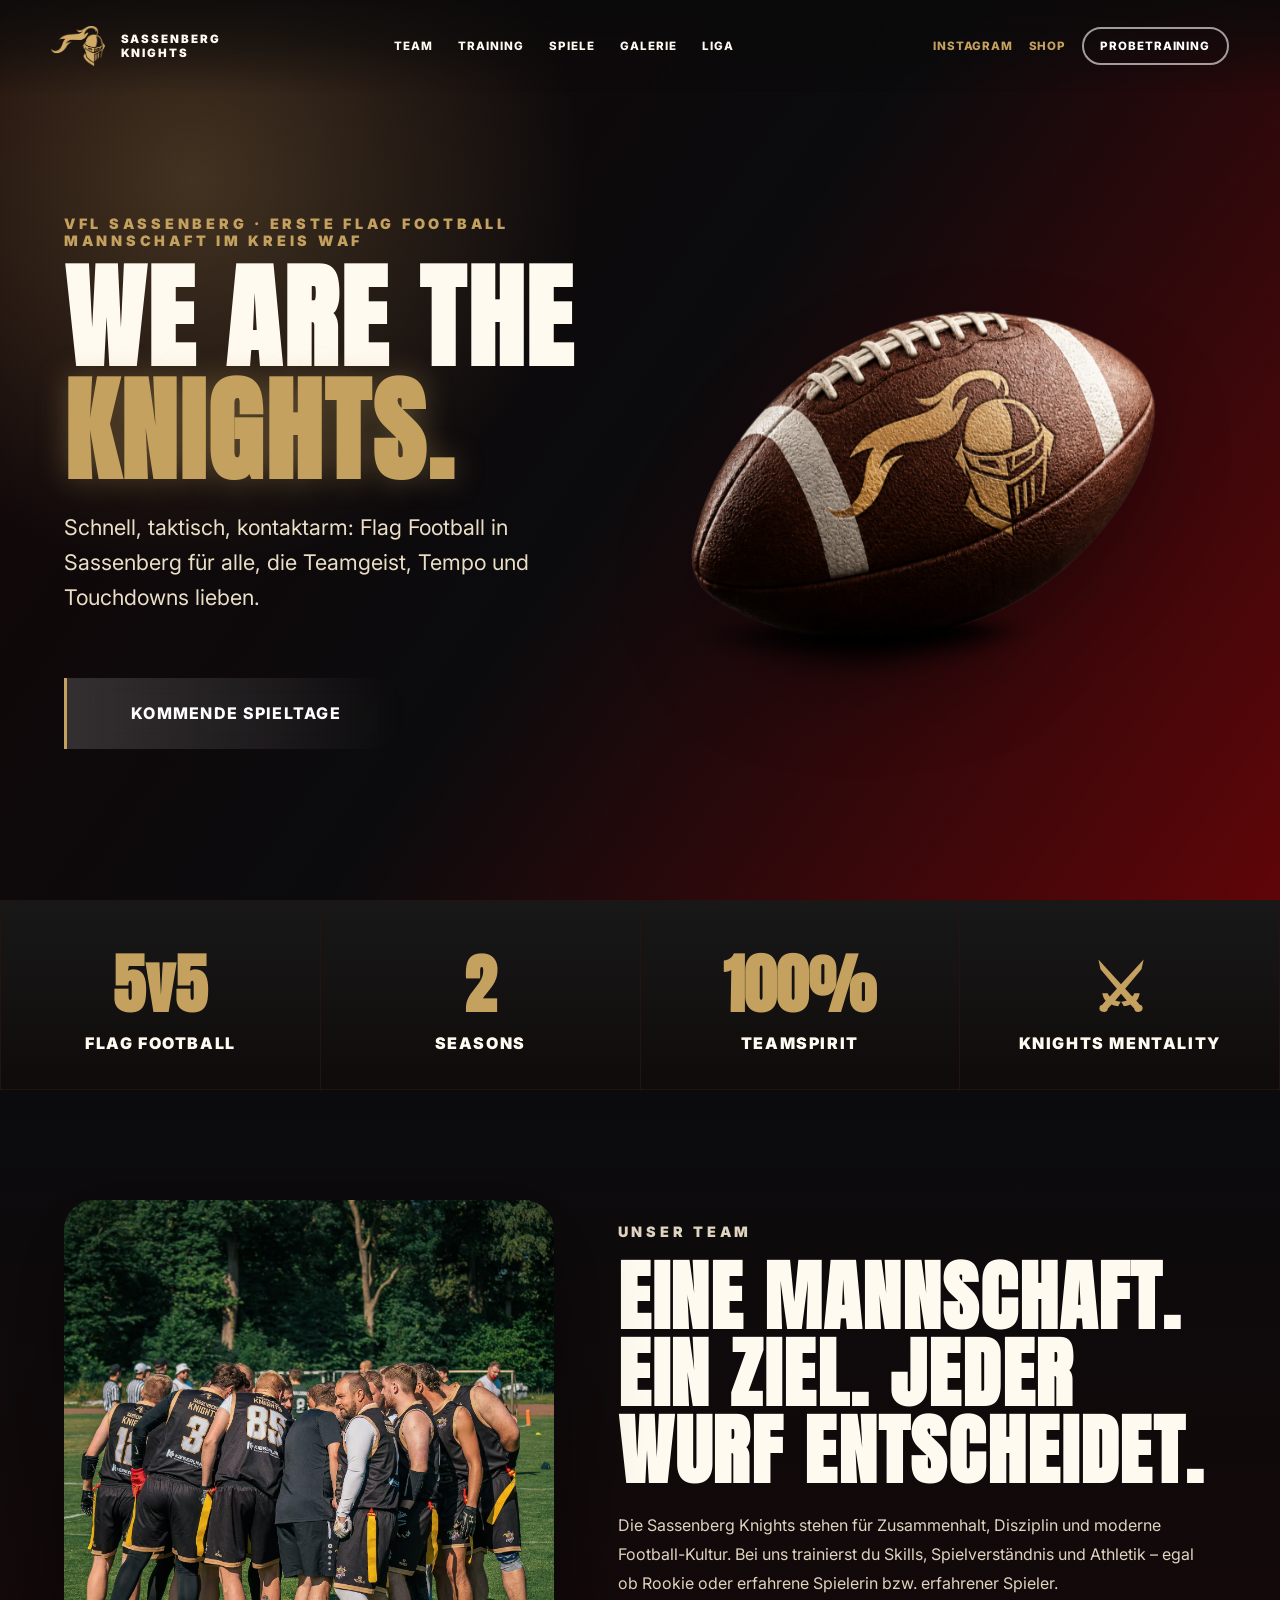
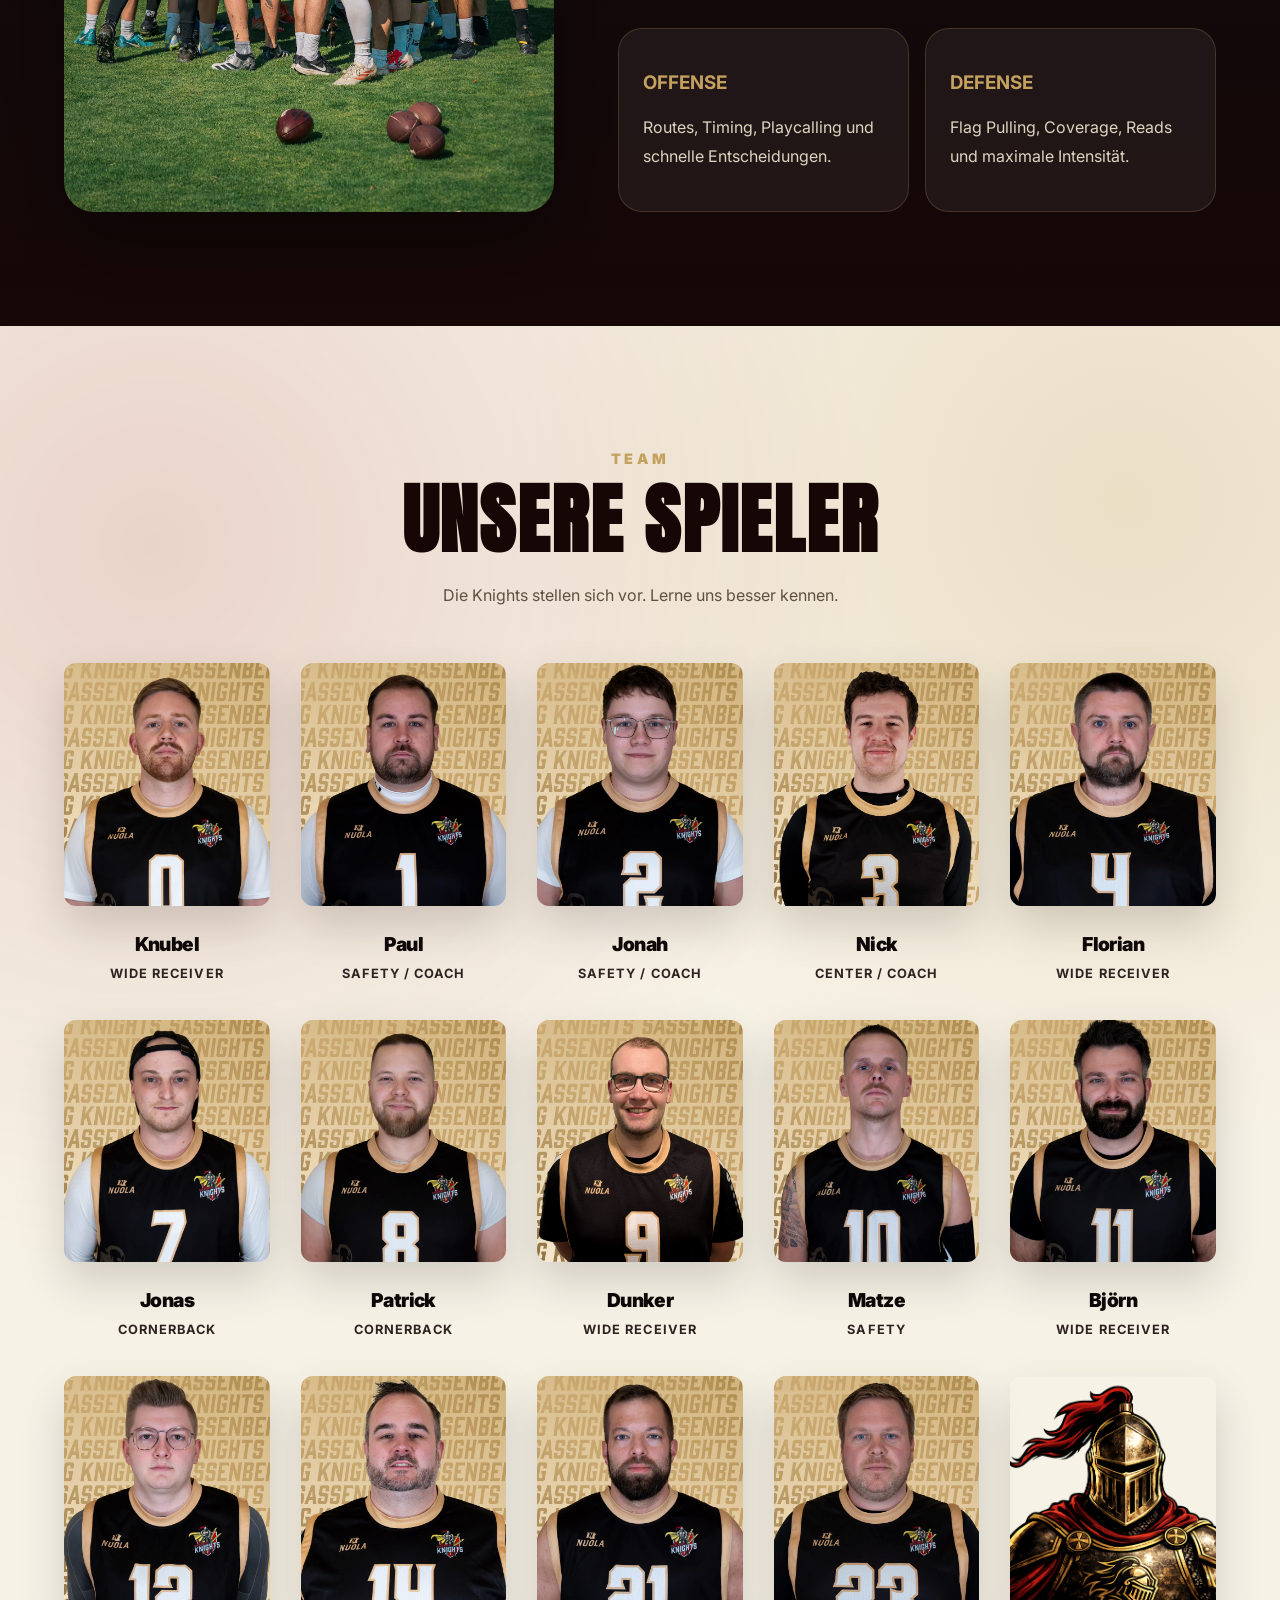
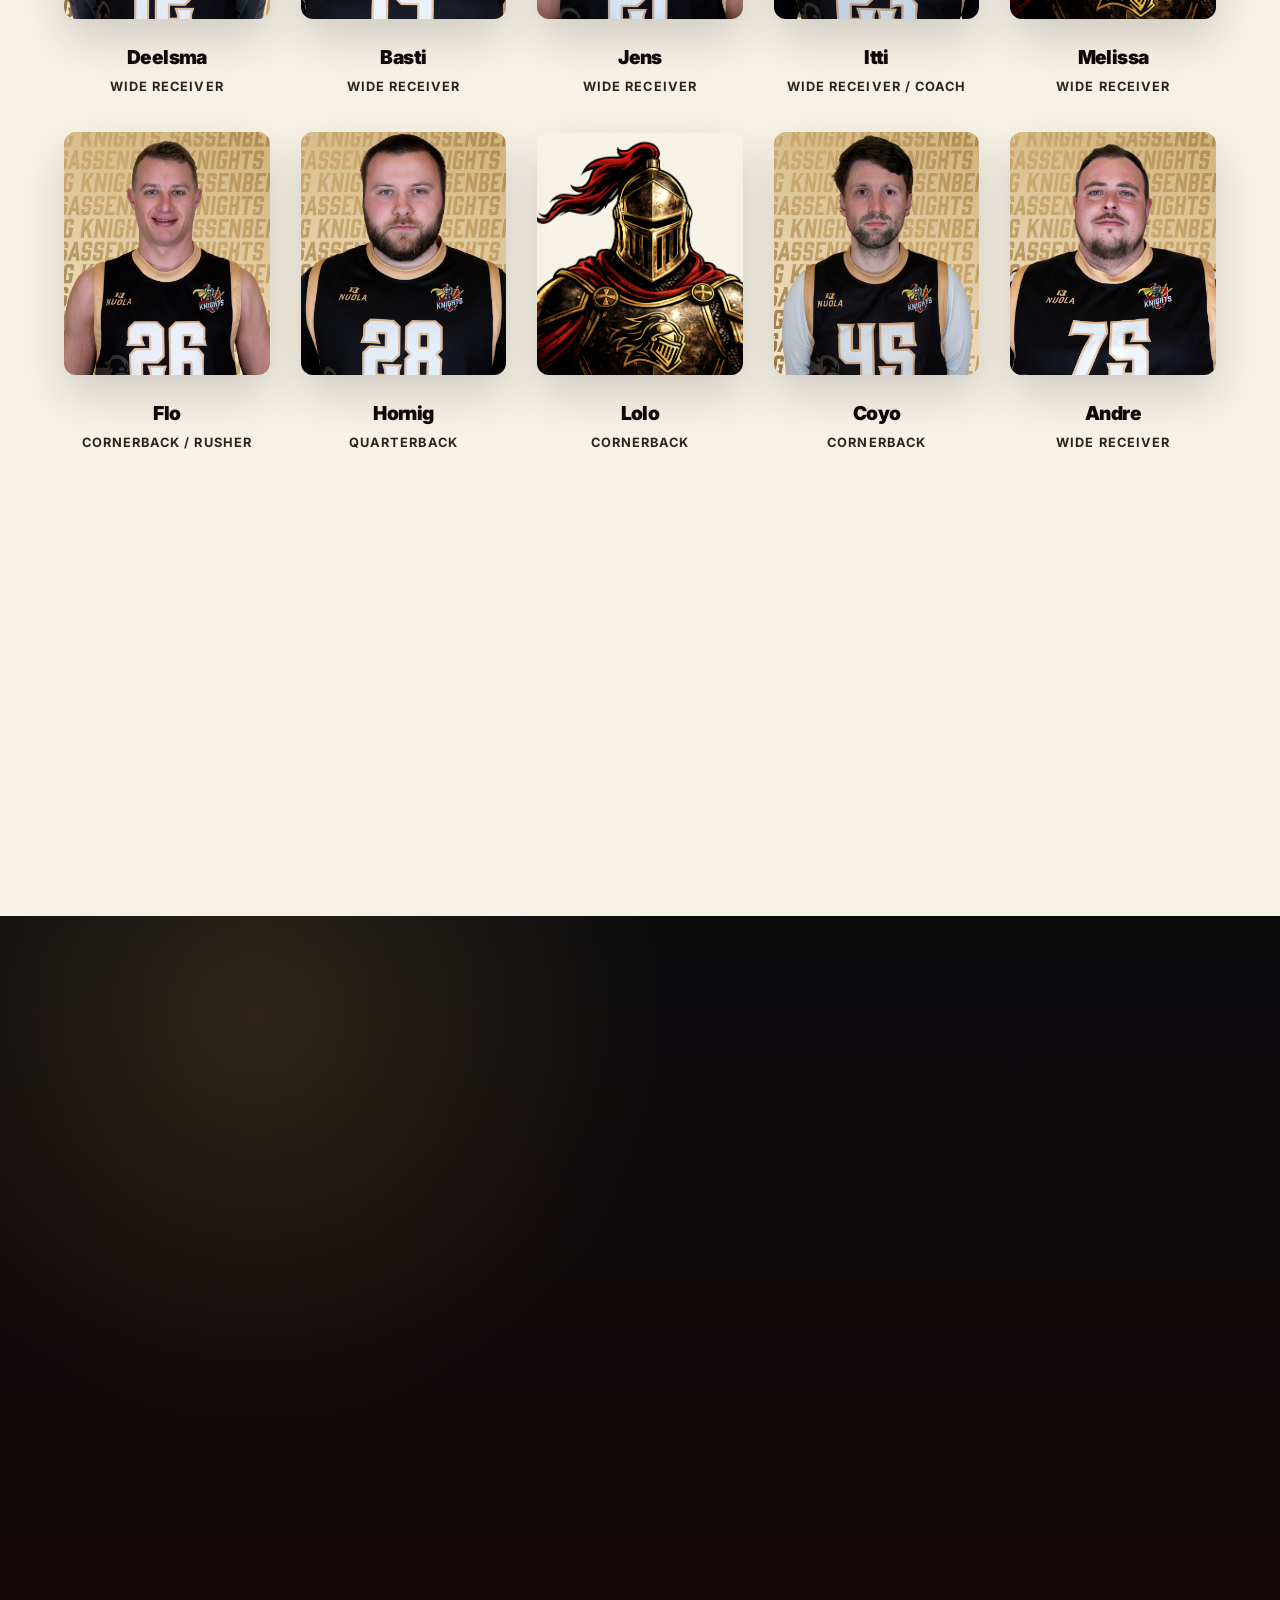
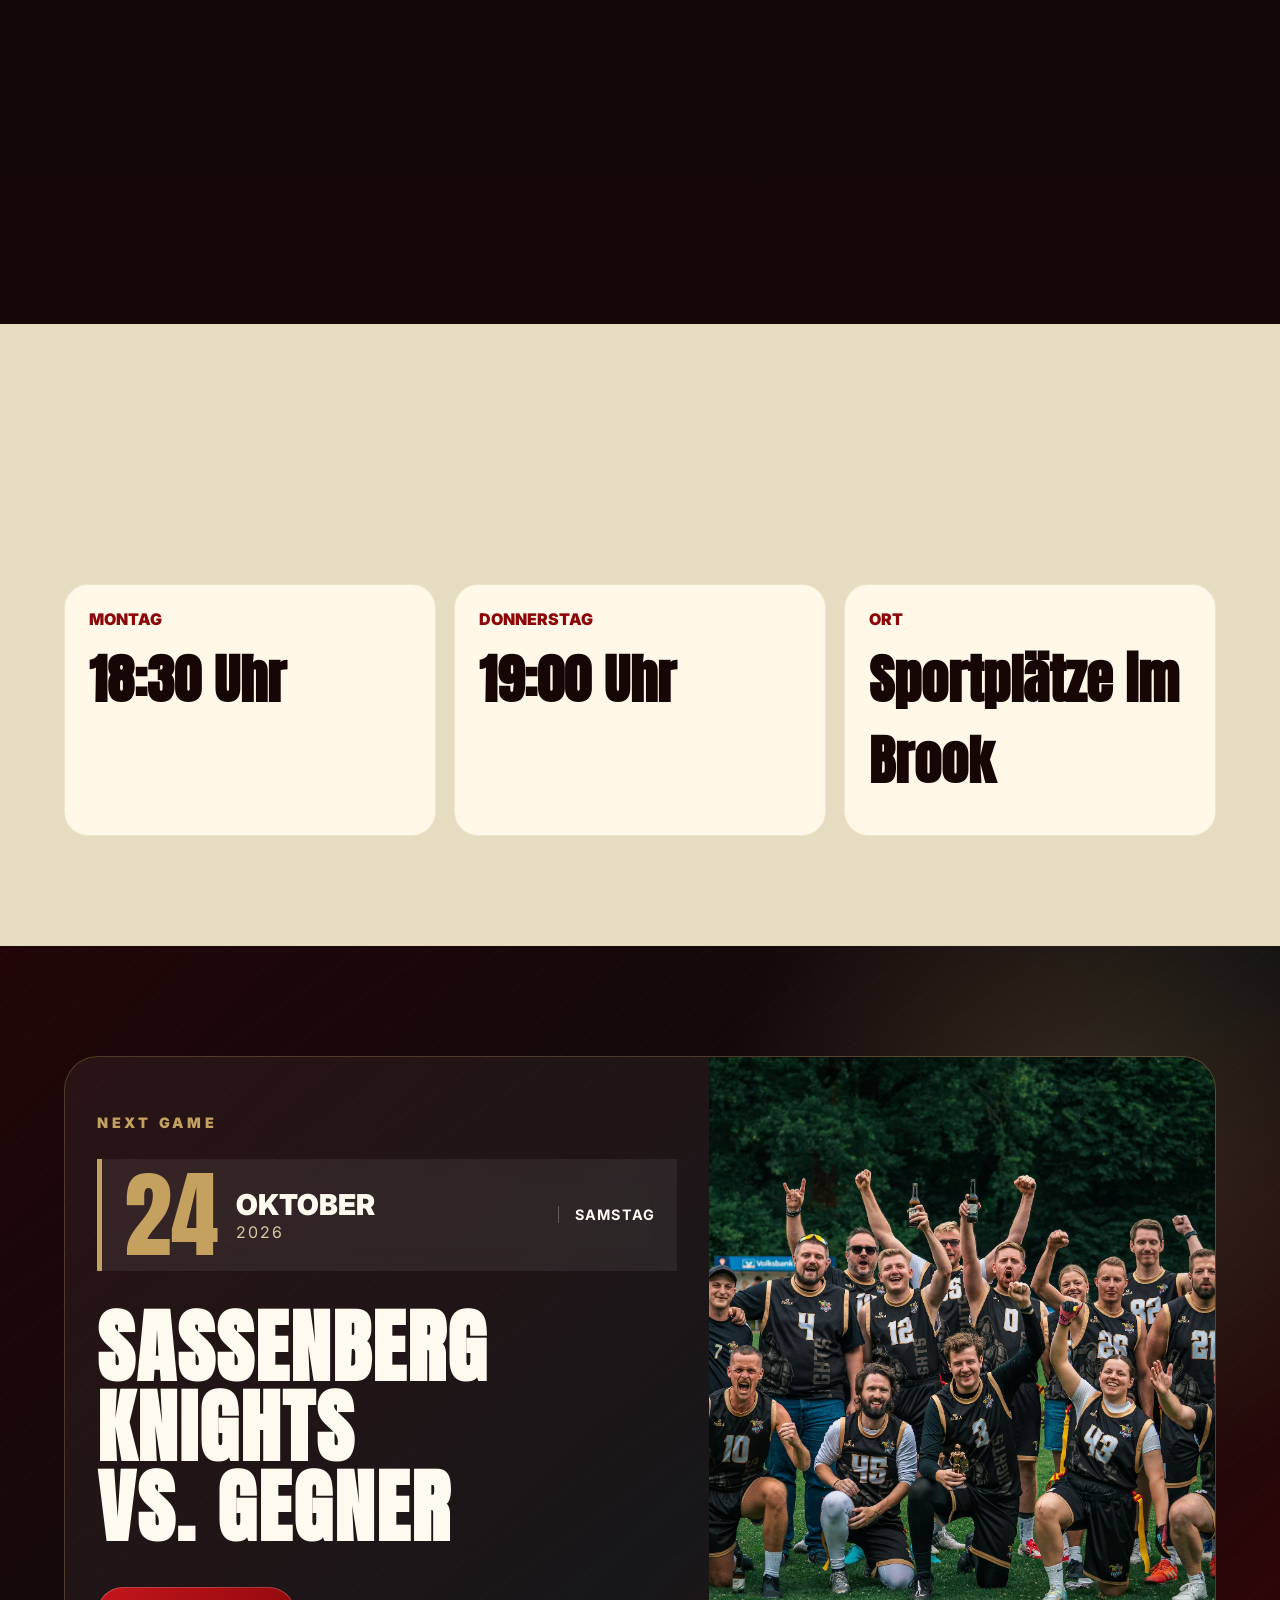
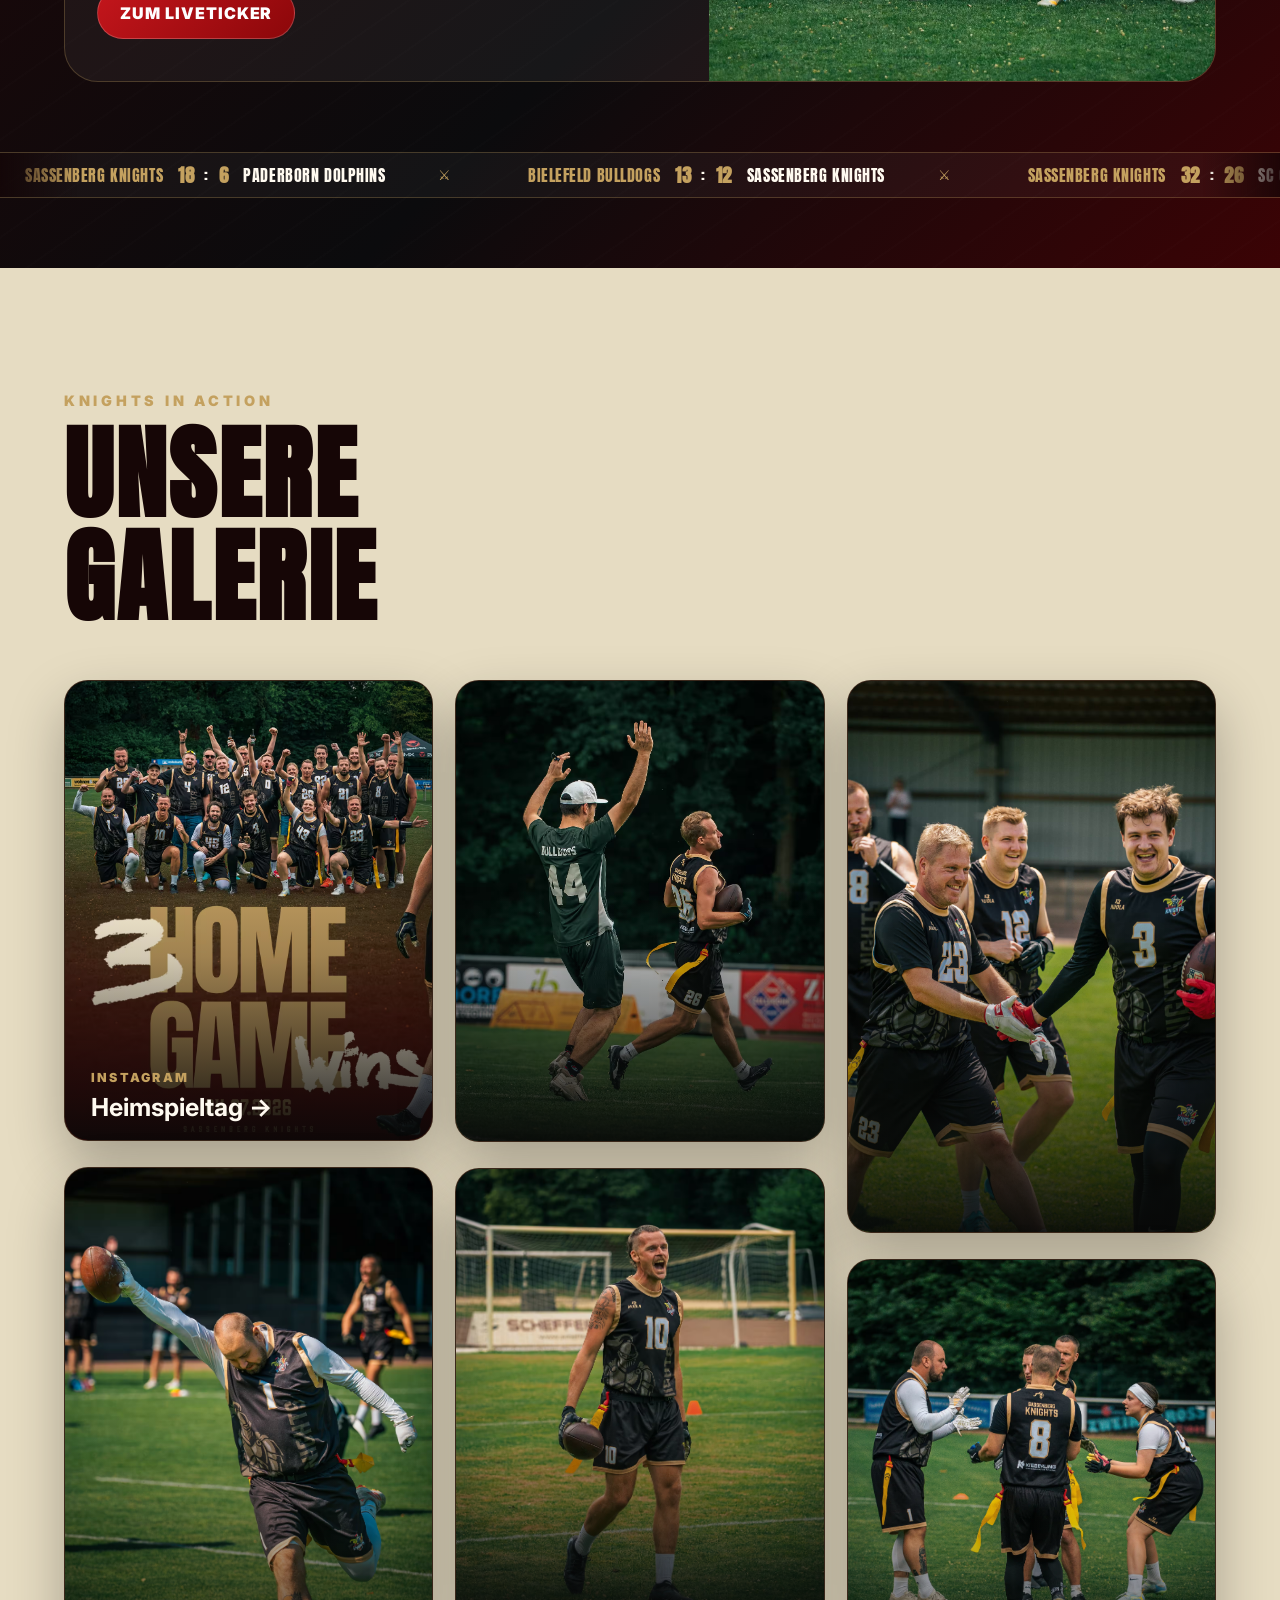
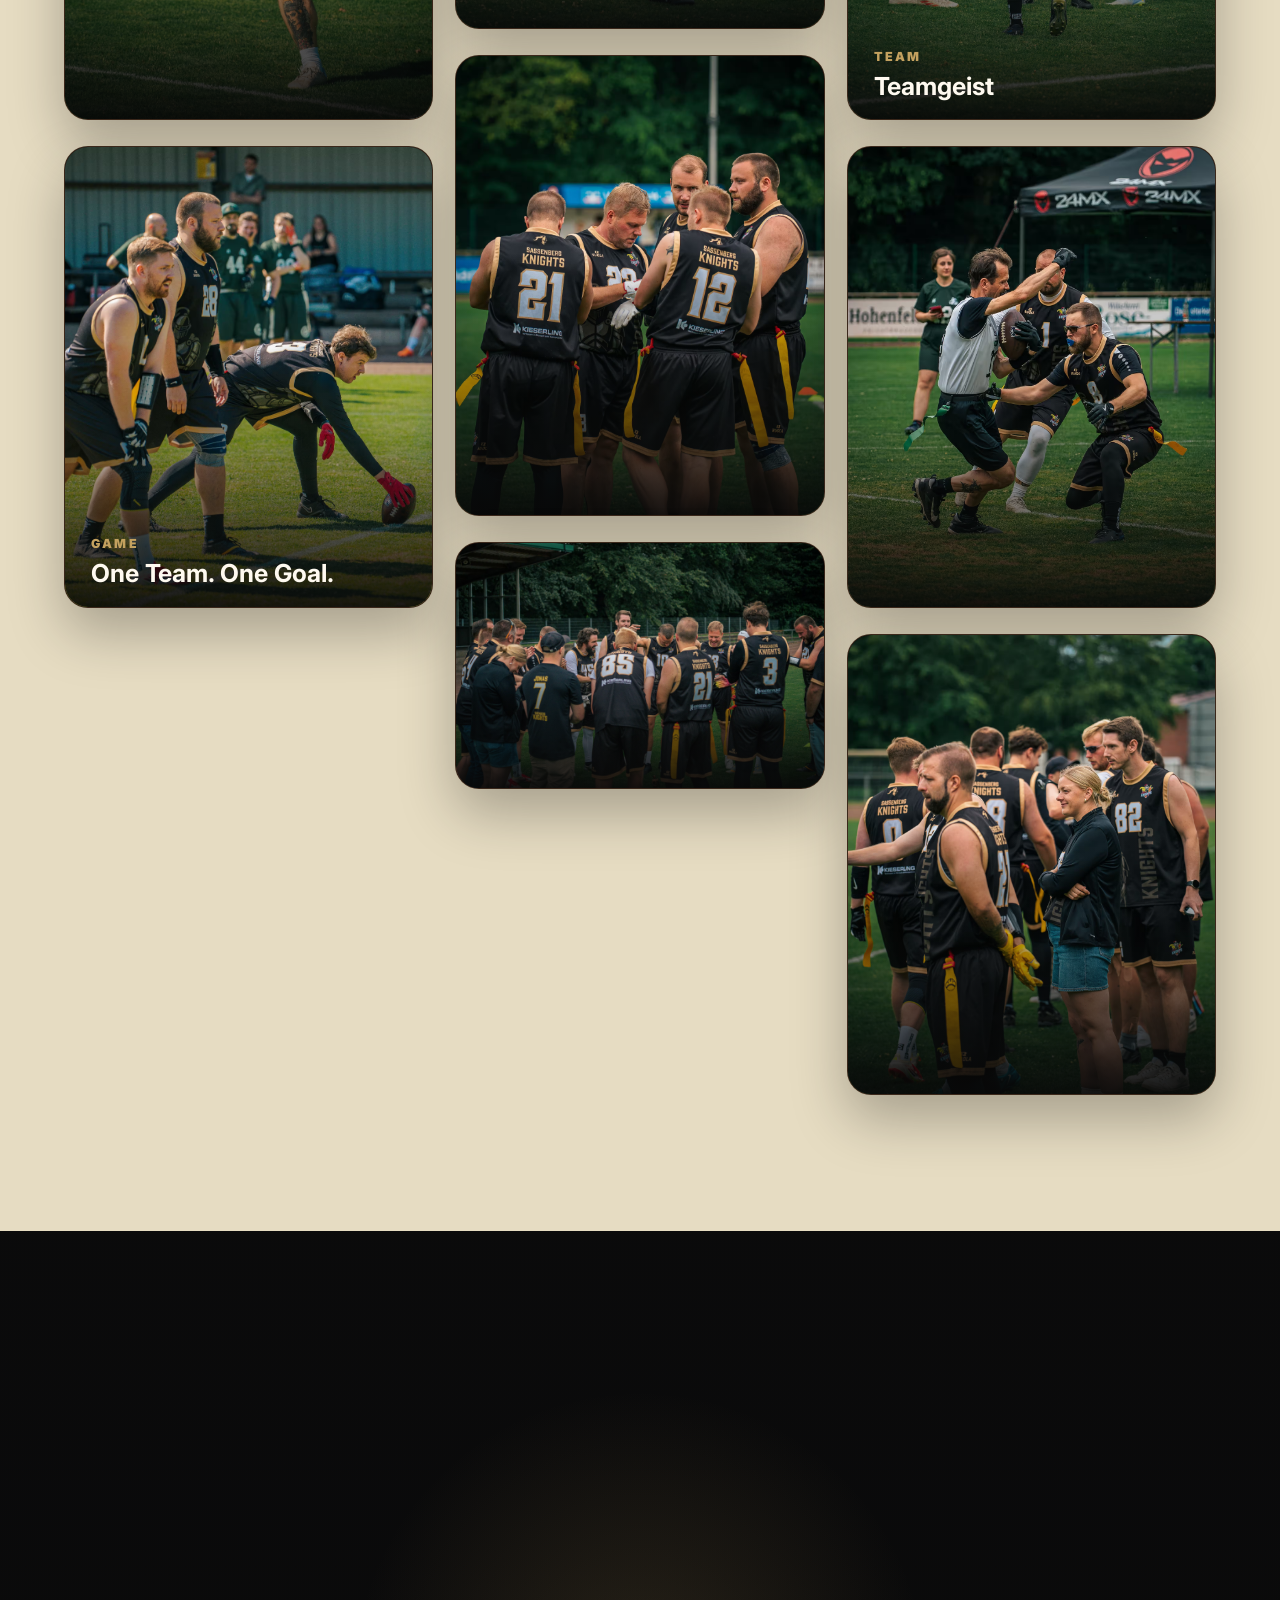
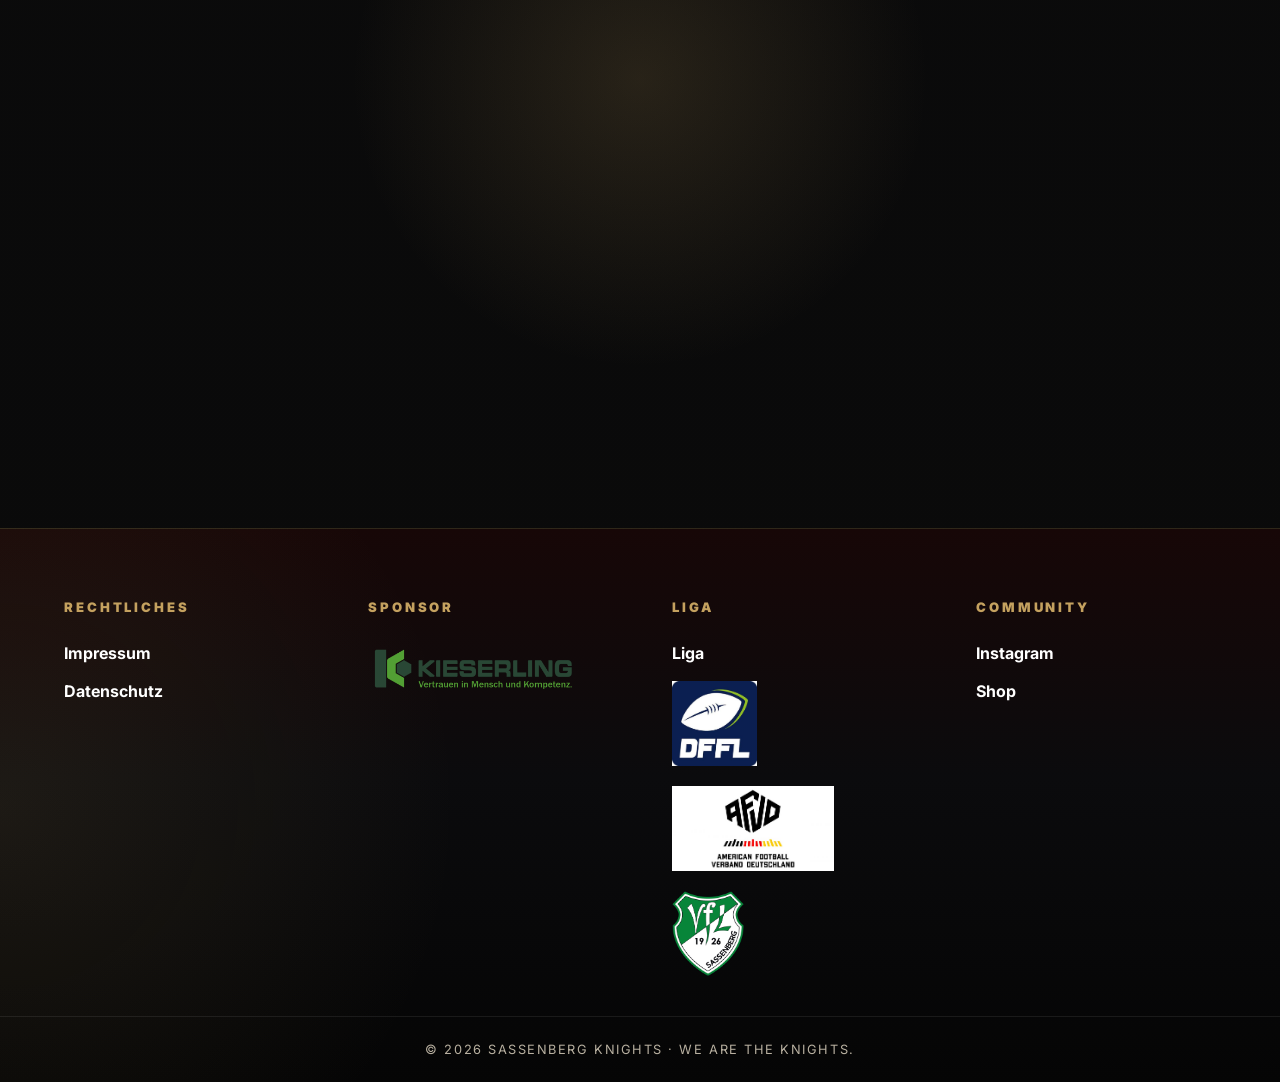
==== commit 6a93fc6e: "updates" ====
--- a/index.html
+++ b/index.html
@@ -227,13 +227,13 @@
         </article>
         <article class="roster-card reveal delay-2">
           <img src="assets/team/knight.png" alt="Spielerfoto" />
-          <h3>Lukas</h3>
-          <p>Fotograf</p>
+          <h3>Du</h3>
+          <p>Rookie</p>
         </article>
         <article class="roster-card reveal delay-2">
           <img src="assets/team/knight.png" alt="Spielerfoto" />
-          <h3>Du</h3>
-          <p>Rookie</p>
+          <h3>Knight</h3>
+          <p>Maskottchen</p>
         </article>
       </div>
     </section>
--- a/styles.css
+++ b/styles.css
@@ -170,7 +170,7 @@
 .signup h2 {
   margin: 0 0 22px;
   font-family: Anton, Impact, sans-serif;
-  line-height: 0.92;
+  line-height: 1;
   letter-spacing: 0.025em;
   text-transform: uppercase;
 }
@@ -295,7 +295,6 @@
 }
 
 .btn:hover {
-  transform: translateY(-3px);
   box-shadow: 0 18px 40px rgba(0, 0, 0, 0.35);
 }
 
@@ -792,7 +791,7 @@
   margin: 0 0 20px;
   font-family: Anton, Impact, sans-serif;
   font-size: clamp(3rem, 7vw, 6.5rem);
-  line-height: 0.92;
+  line-height: 1;
   letter-spacing: 0.025em;
   text-transform: uppercase;
 }
@@ -1071,7 +1070,7 @@
   margin: 0;
   font-family: Anton, Impact, sans-serif;
   font-size: clamp(3.6rem, 8vw, 7.5rem);
-  line-height: 0.9;
+  line-height: 1;
   letter-spacing: 0.025em;
   text-transform: uppercase;
 }
@@ -2050,7 +2049,7 @@
 
   .page-transition__title {
     font-size: clamp(2.7rem, 15vw, 5rem);
-    line-height: 0.95;
+    line-height: 1;
     white-space: normal;
   }
 
@@ -2243,7 +2242,7 @@
 .league-logos img { max-width: 100%; }
 
 /* ---------- Laptop / small desktop ---------- */
-@media (max-width: 1366px) {
+@media (max-width: 1440px) {
   :root { --header-h: 92px; }
   .site-header { padding-block: 12px; }
   .nav-center { position: static; transform: none; margin-left: auto; margin-right: clamp(16px, 2vw, 30px); }
@@ -2253,6 +2252,81 @@
   .roster-grid { grid-template-columns: repeat(5, minmax(0, 1fr)); }
   .training-cards strong { font-size: clamp(2.7rem, 4.2vw, 4.4rem); }
   .field-scroll {width: 100%;}
+  .next-game-card {
+    grid-template-columns: minmax(0, 56%) minmax(0, 44%);
+    min-height: 560px;
+  }
+
+  /* Textbereich darf nicht vom Bild überlagert werden */
+  .next-game-content {
+    position: relative;
+    z-index: 2;
+    min-width: 0;
+    padding: 42px 32px;
+  }
+
+  /* Bild bleibt sauber in seiner eigenen Spalte */
+  .game-image {
+    position: relative;
+    z-index: 1;
+    min-width: 0;
+    min-height: 560px;
+  }
+
+  .game-image img {
+    width: 100%;
+    height: 100%;
+    object-fit: cover;
+    object-position: center center;
+  }
+
+  /* Datum kompakter machen */
+  .game-date-card {
+    width: 100%;
+    max-width: 100%;
+
+    display: grid;
+    grid-template-columns: auto minmax(0, 1fr) auto;
+    align-items: center;
+
+    gap: 18px;
+
+    margin: 28px 0 36px;
+    padding: 18px 22px;
+
+    border-left-width: 5px;
+  }
+
+  /* 24 etwas kleiner */
+  .game-date-card .day {
+    font-size: clamp(4.5rem, 8vw, 6rem);
+  }
+
+  /* Oktober + 2026 */
+  .game-date-card .month {
+    min-width: 0;
+  }
+
+  .game-date-card .month span:first-child {
+    font-size: clamp(1.35rem, 2.6vw, 1.8rem);
+  }
+
+  /* Samstag bleibt garantiert sichtbar */
+  .game-date-card .weekday {
+    min-width: 0;
+
+    margin-left: 0;
+    padding-left: 16px;
+
+    font-size: clamp(.7rem, 1.3vw, .9rem);
+    white-space: nowrap;
+  }
+
+  /* Gegner-Headline an Tabletbreite anpassen */
+  .next-game-content h2 {
+    max-width: 100%;
+    font-size: clamp(3.2rem, 6.8vw, 5rem);
+  }
 }
 
 /* ---------- Tablet landscape / compact laptop ---------- */
@@ -2287,9 +2361,65 @@
   .hero-card img { max-height: 600px; }
   .roster-grid { grid-template-columns: repeat(4, minmax(0, 1fr)); }
   .field-scroll {width: 100%;}
-  .next-game-card { grid-template-columns: 1fr 1fr; }
-  .game-date-card { gap: 18px; padding: 18px 24px; }
-  .game-date-card .weekday { margin-left: 4px; padding-left: 14px; }
+  .next-game-card {
+    grid-template-columns: minmax(0, 56%) minmax(0, 44%);
+    min-height: 560px;
+  }
+  .next-game-content {
+    position: relative;
+    z-index: 2;
+    min-width: 0;
+    padding: 42px 32px;
+  }
+  .game-image {
+    position: relative;
+    z-index: 1;
+    min-width: 0;
+    min-height: 560px;
+  }
+  .game-image img {
+    width: 100%;
+    height: 100%;
+    object-fit: cover;
+    object-position: center center;
+  }
+  .game-date-card {
+    width: 100%;
+    max-width: 100%;
+
+    display: grid;
+    grid-template-columns: auto minmax(0, 1fr) auto;
+    align-items: center;
+
+    gap: 18px;
+
+    margin: 28px 0 36px;
+    padding: 18px 22px;
+
+    border-left-width: 5px;
+  }
+  .game-date-card .day {
+    font-size: clamp(4.5rem, 8vw, 6rem);
+  }
+  .game-date-card .month {
+    min-width: 0;
+  }
+  .game-date-card .month span:first-child {
+    font-size: clamp(1.35rem, 2.6vw, 1.8rem);
+  }
+  .game-date-card .weekday {
+    min-width: 0;
+
+    margin-left: 0;
+    padding-left: 16px;
+
+    font-size: clamp(.7rem, 1.3vw, .9rem);
+    white-space: nowrap;
+  }
+  .next-game-content h2 {
+    max-width: 100%;
+    font-size: clamp(3.2rem, 6.8vw, 5rem);
+  }
   .footer-content { grid-template-columns: repeat(2, minmax(0, 1fr)); }
 }
 
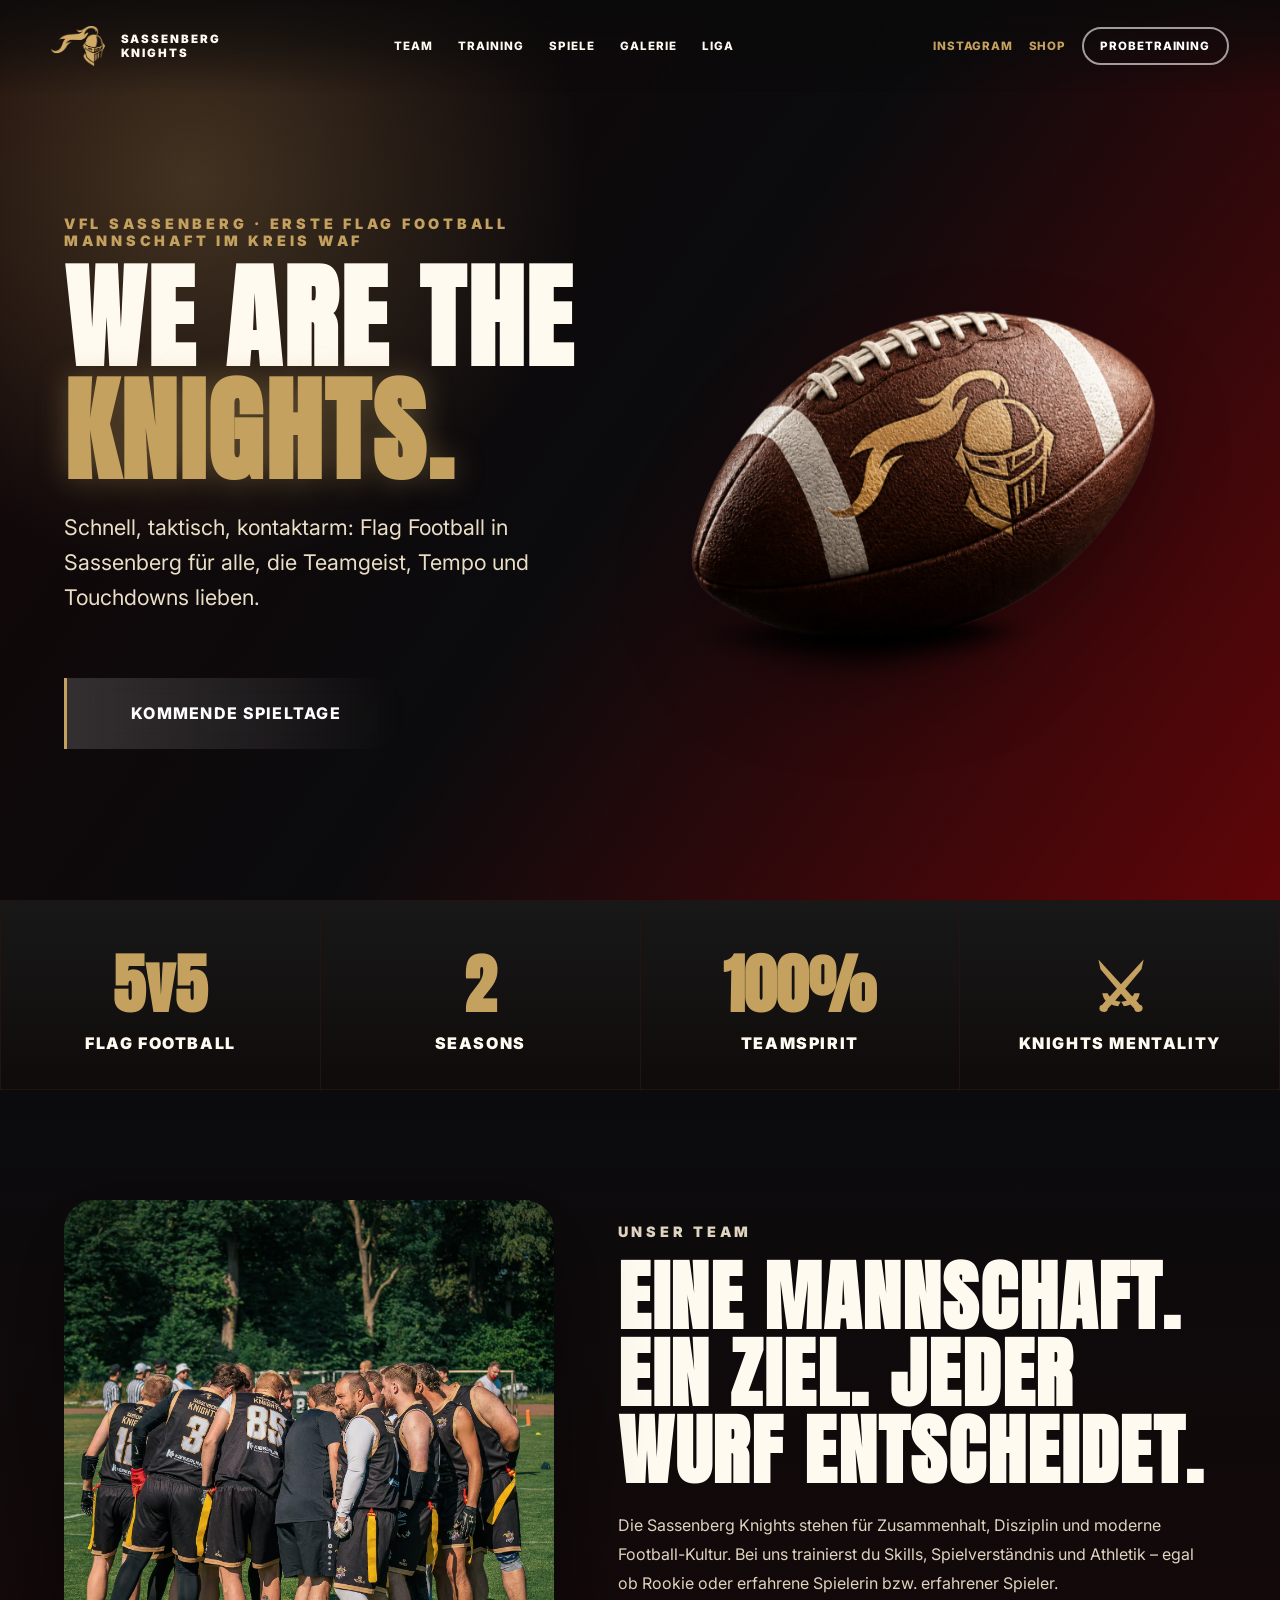
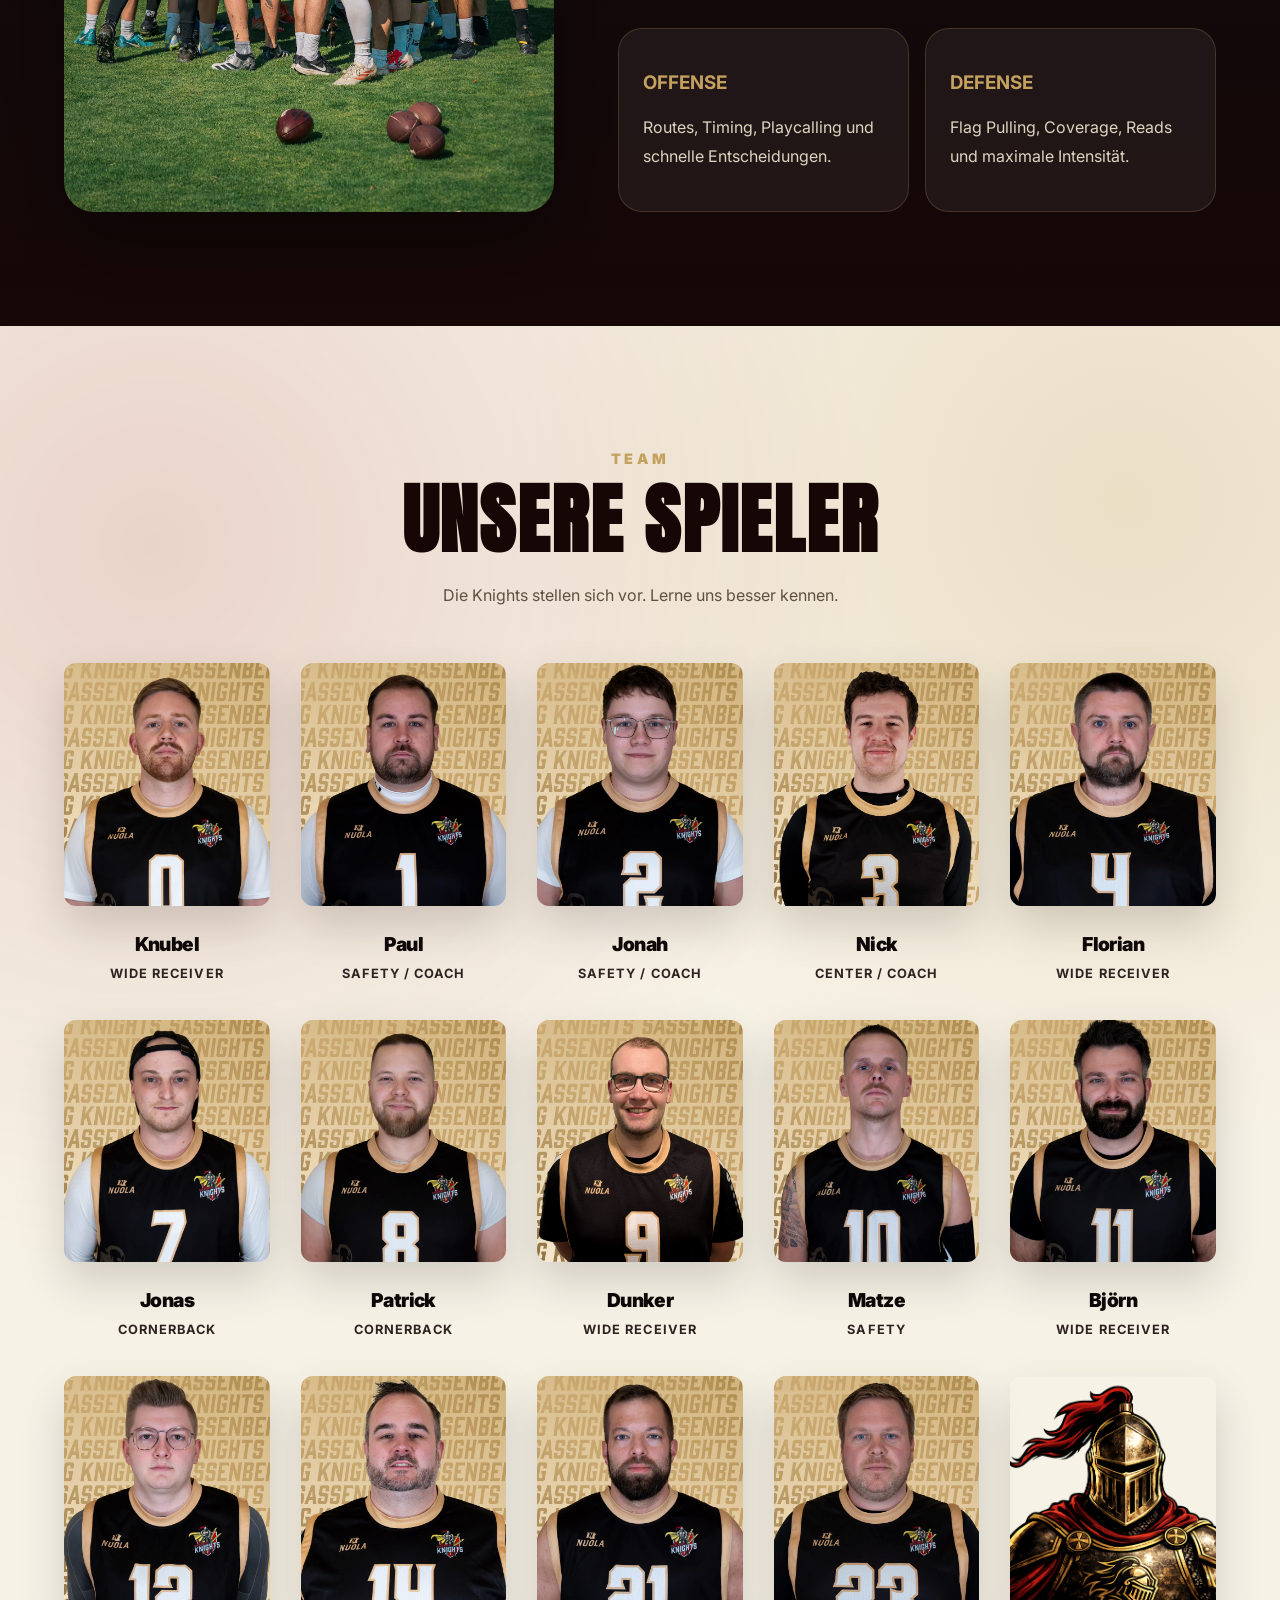
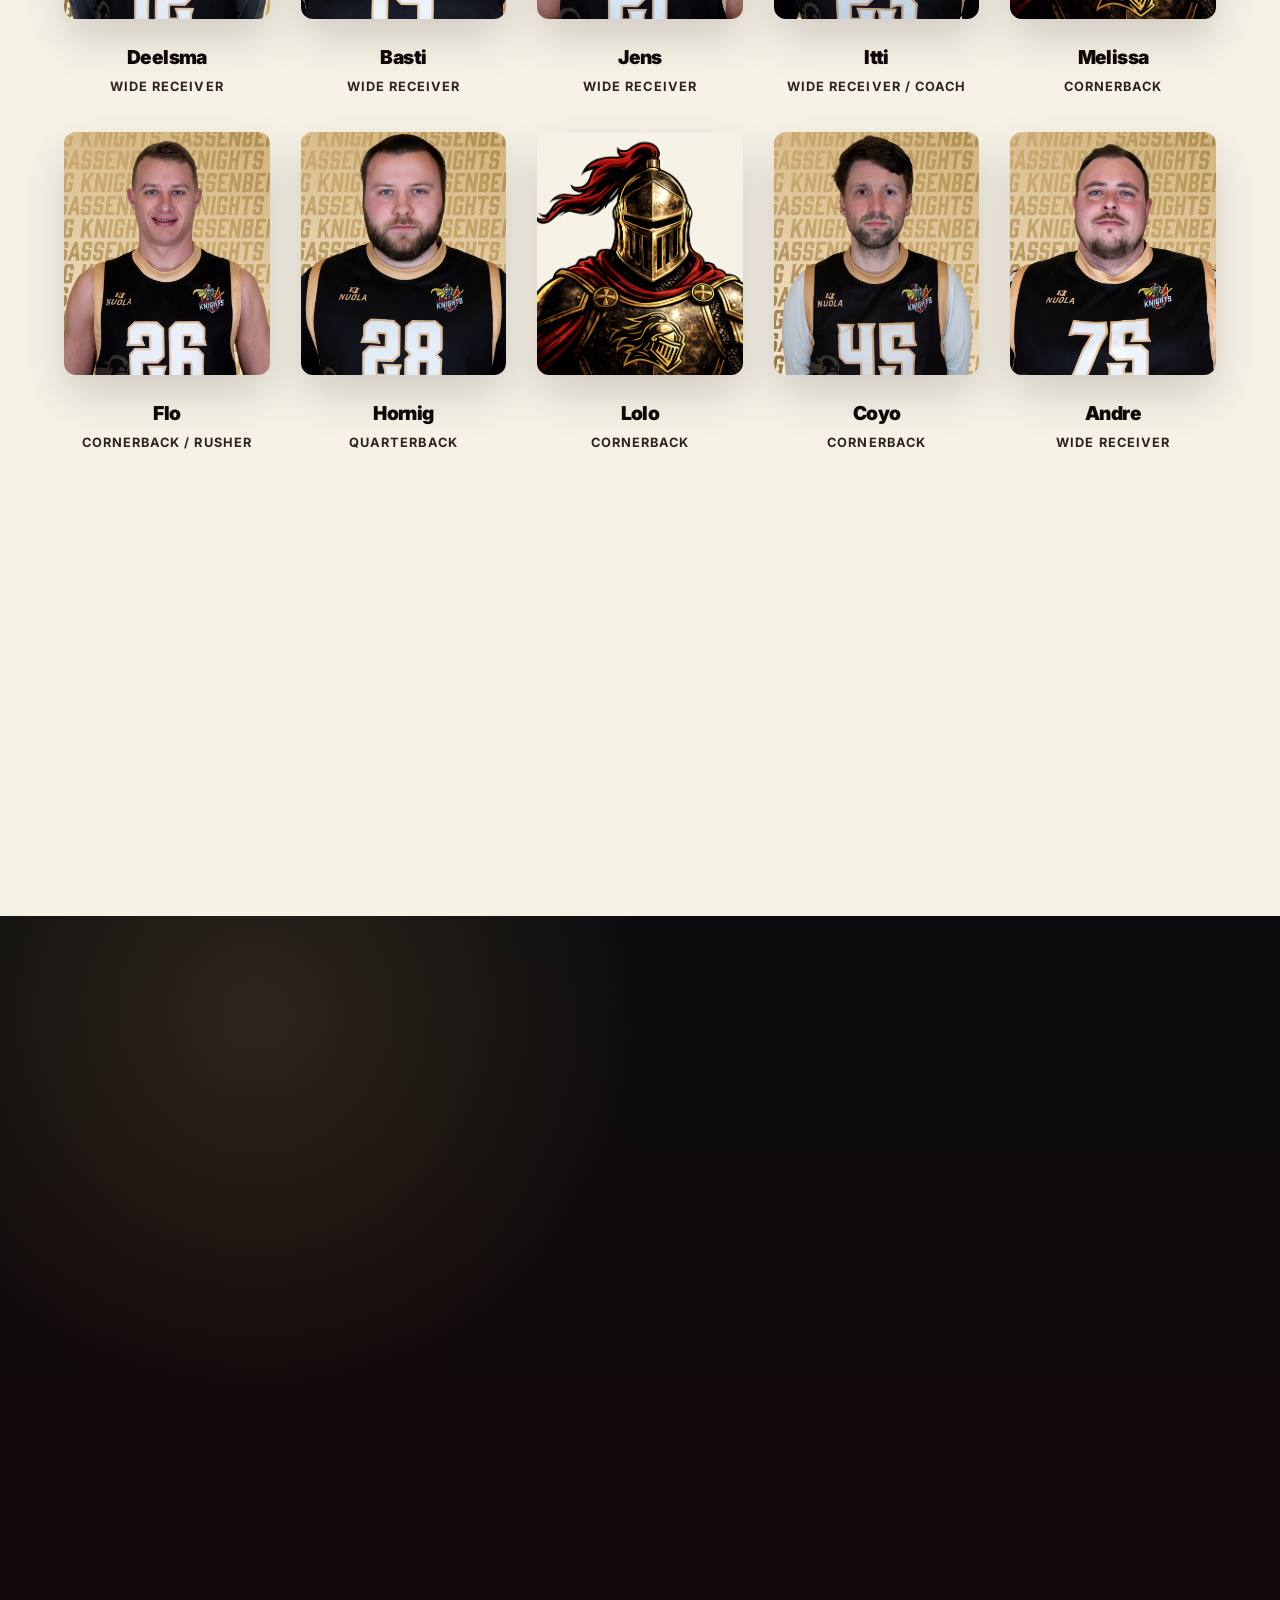
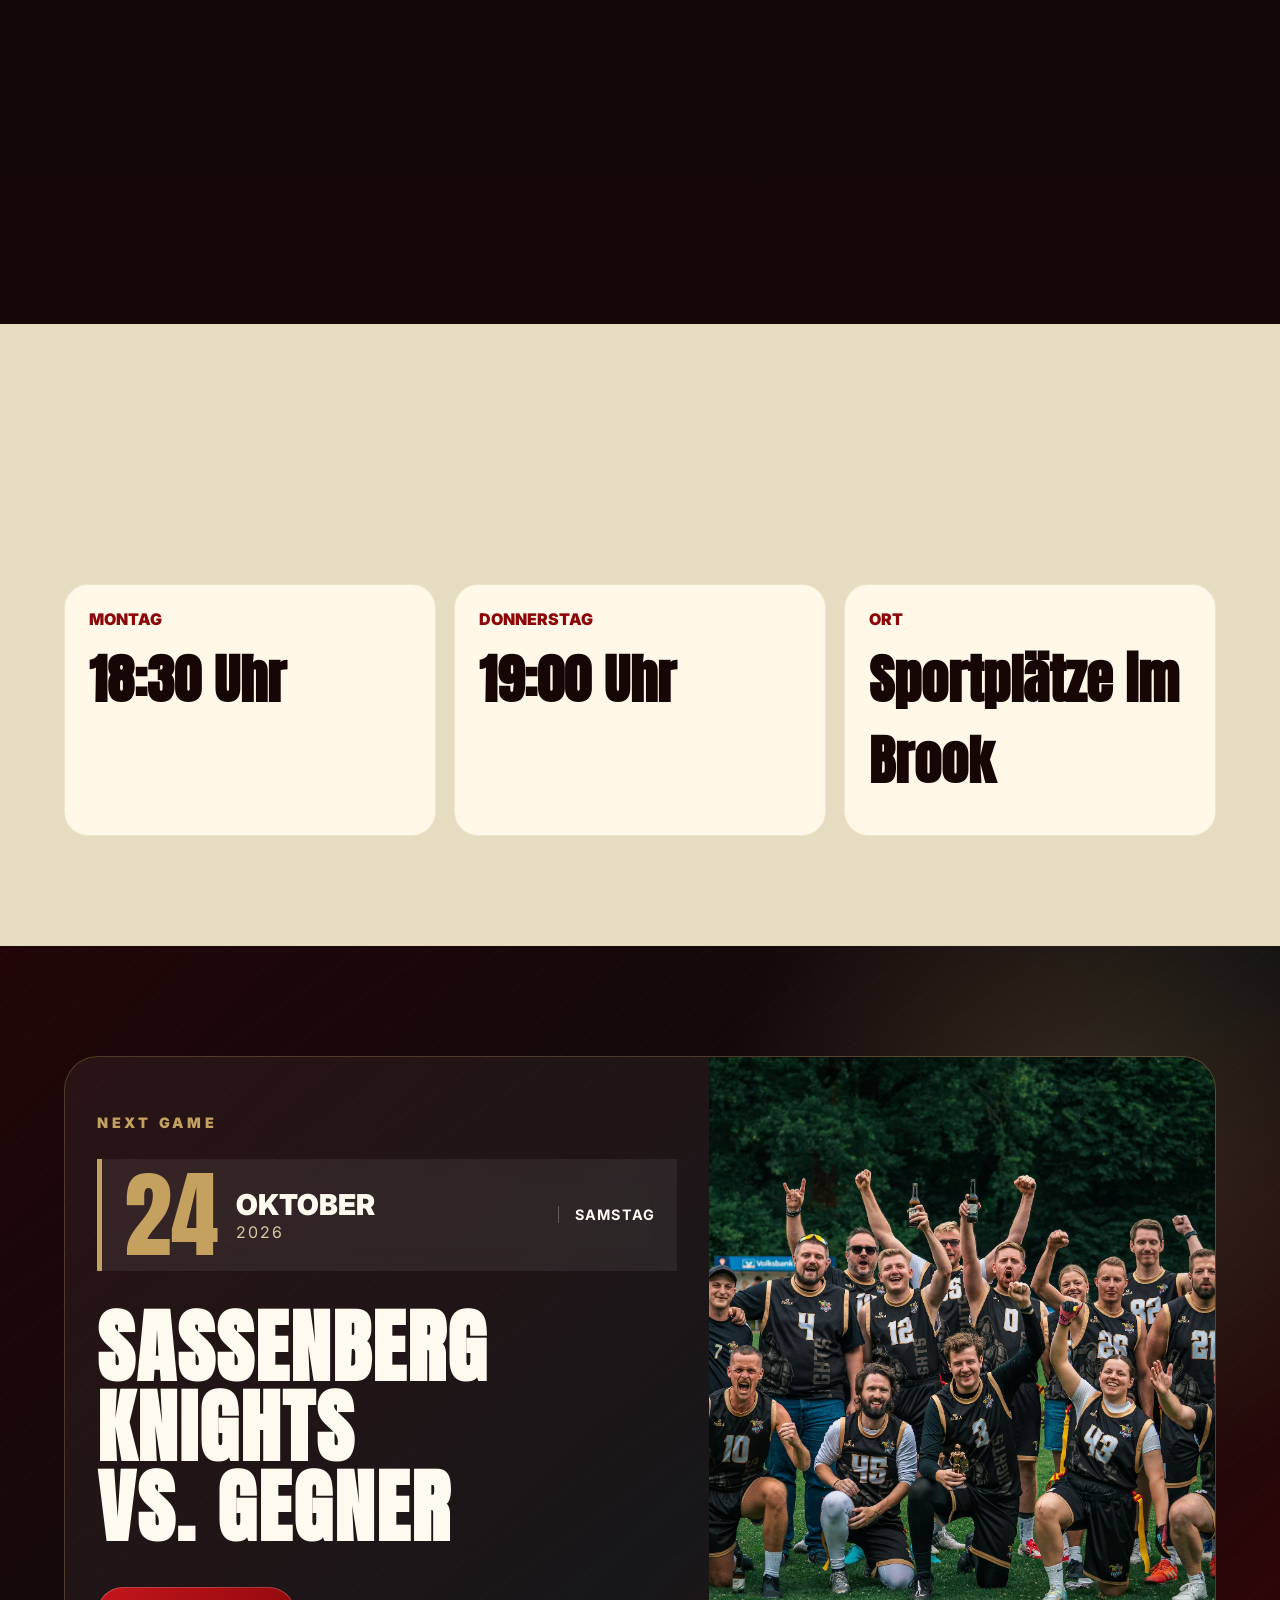
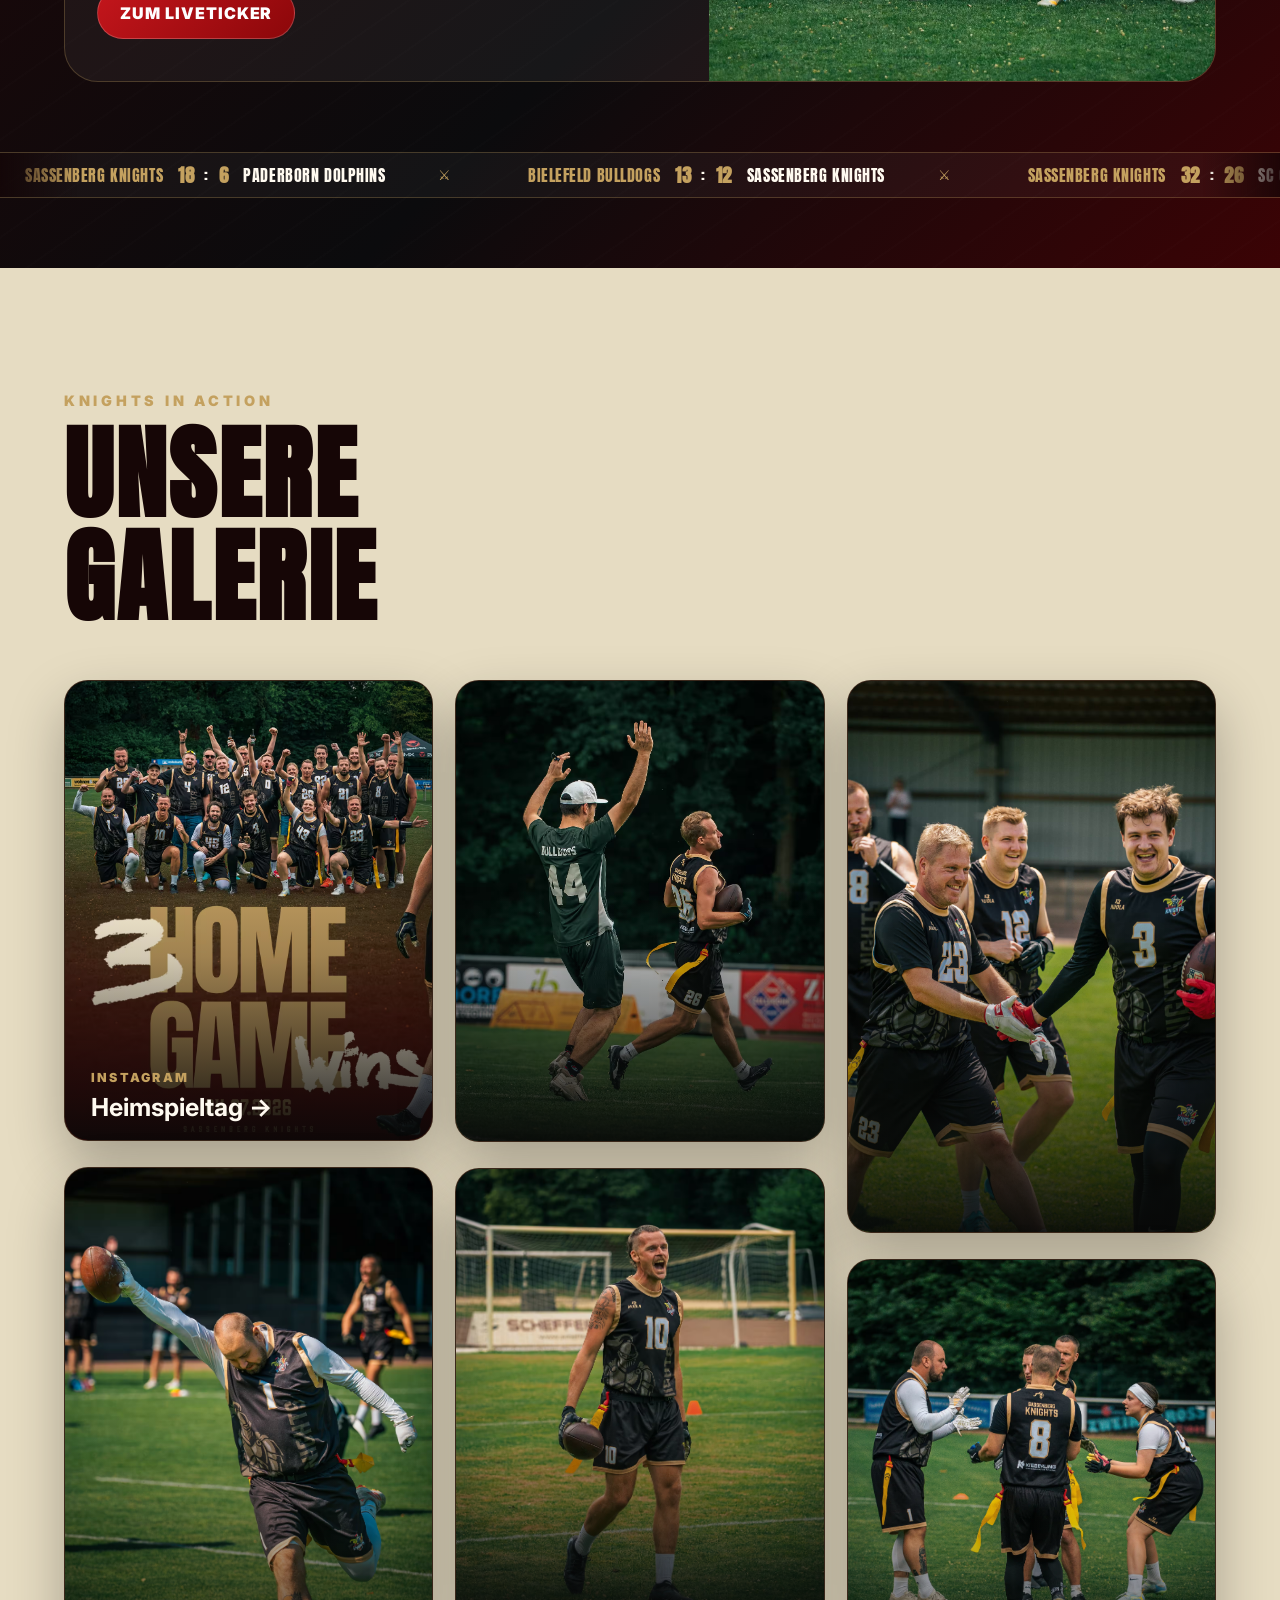
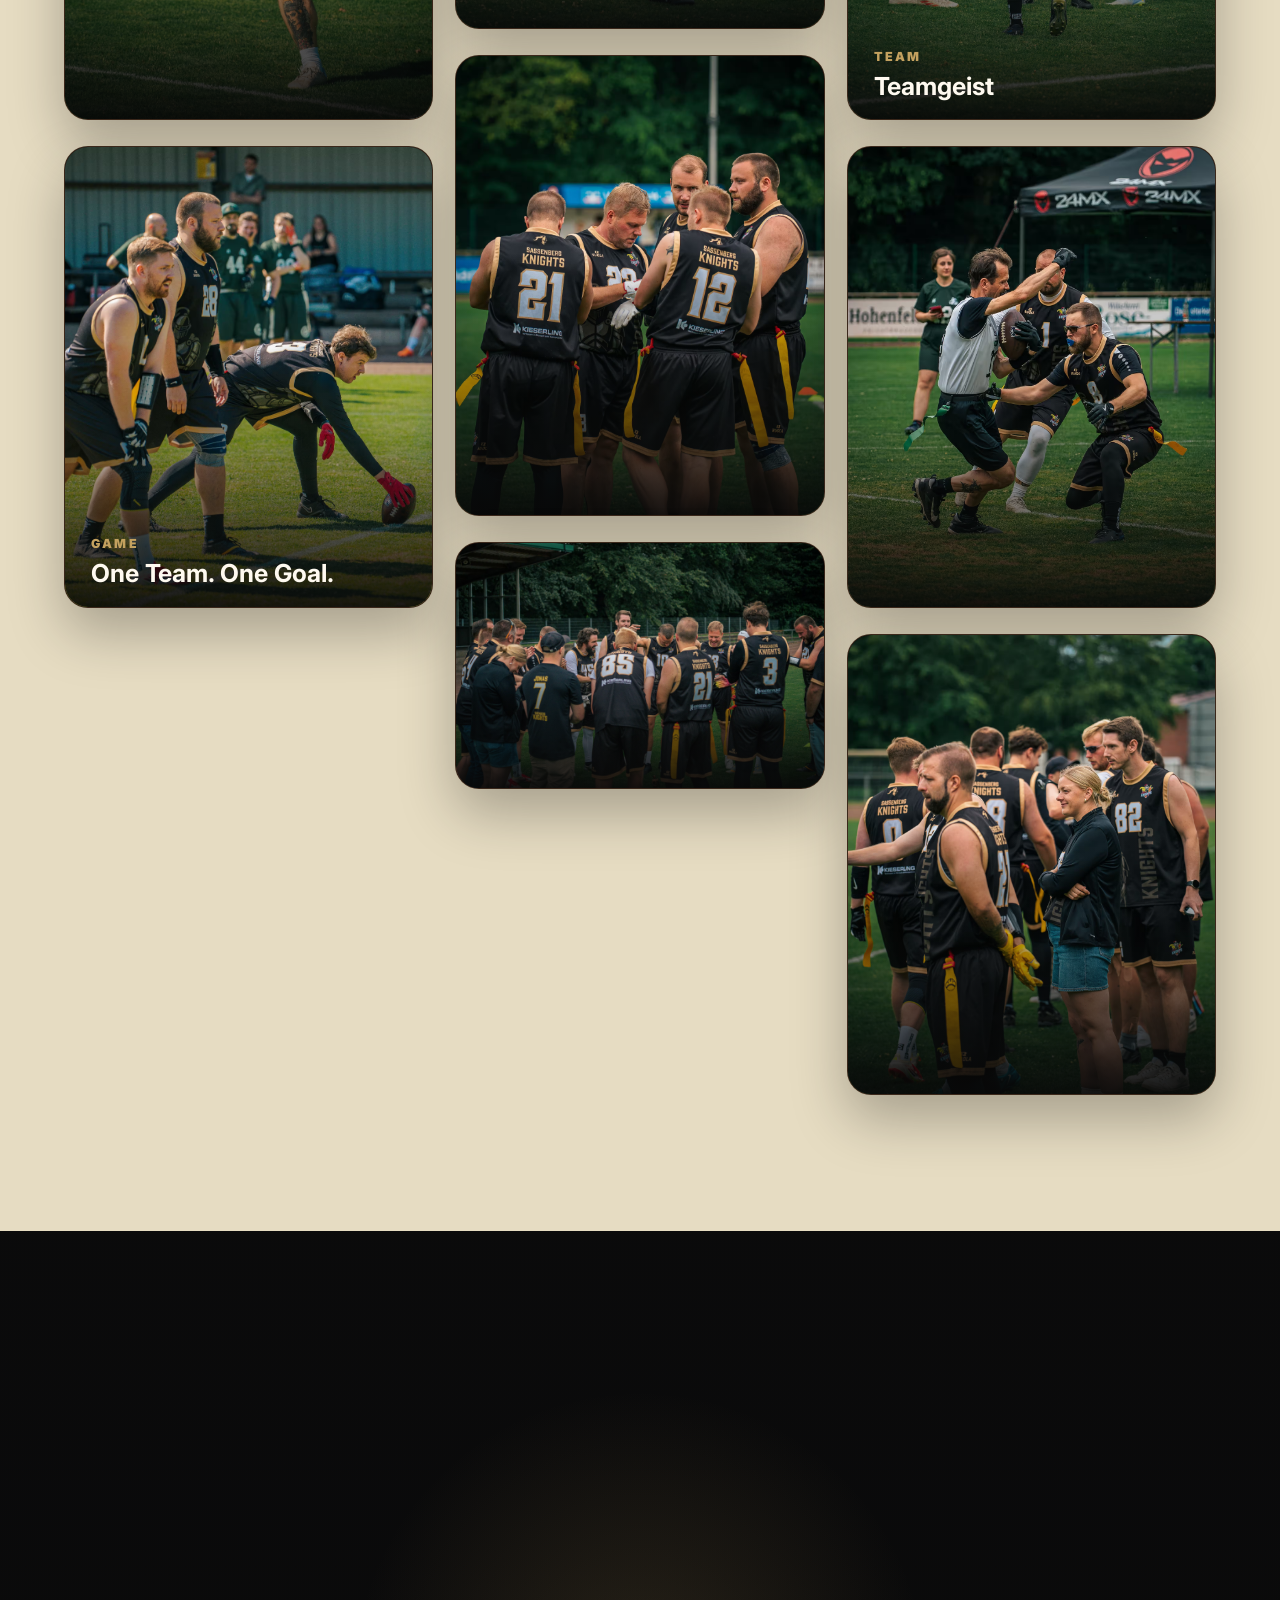
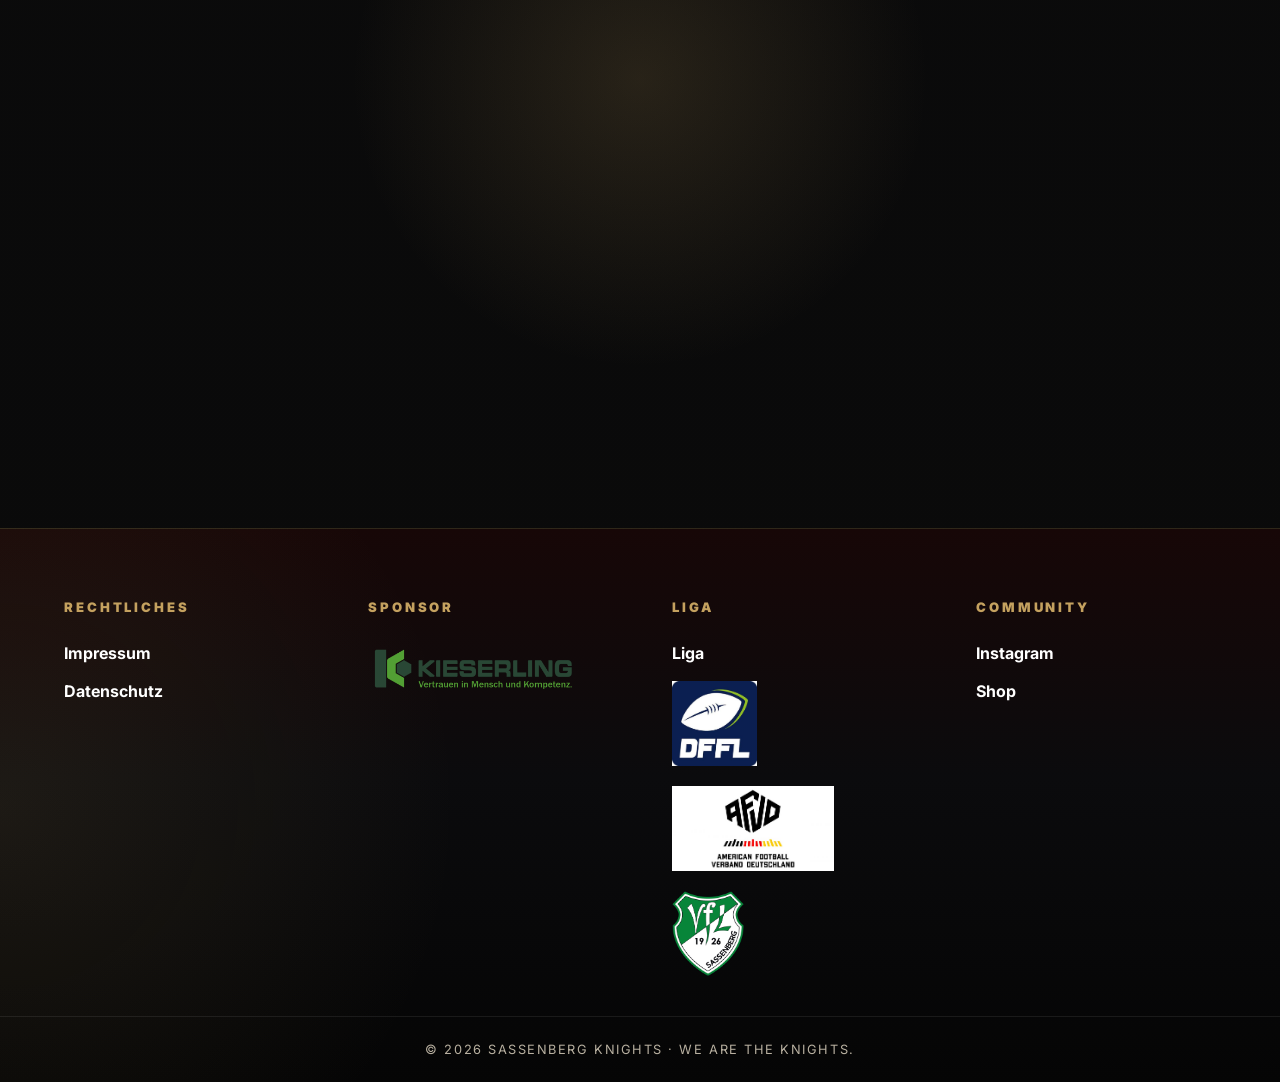
==== commit 9c50078e: "updated URL" ====
--- a/index.html
+++ b/index.html
@@ -4,7 +4,8 @@
   <meta charset="utf-8" />
   <meta name="viewport" content="width=device-width, initial-scale=1" />
   <title>Sassenberg Knights</title>
-  <meta name="description" content="Landingpage der Sassenberg Knights – Flag Football in Sassenberg. Team, Training, Spieltage und Anmeldung." />
+  <meta name="description" content="Sassenberg Knights – Flag Football in Sassenberg" />
+  <link rel="icon" type="image/png" href="assets/helm_knights.png">
   <link rel="preconnect" href="https://fonts.googleapis.com">
   <link rel="preconnect" href="https://fonts.gstatic.com" crossorigin>
   <link href="https://fonts.googleapis.com/css2?family=Anton&family=Inter:wght@400;600;700;900&display=swap" rel="stylesheet">
@@ -34,17 +35,17 @@
   
   <div class="noise"></div>
   <header class="site-header" id="top">
-    <a class="brand" href="#top" aria-label="Sassenberg Knights Startseite">
+    <a class="brand" href="index.html" aria-label="Sassenberg Knights Startseite">
       <img src="assets/helm_knights.png" alt="Sassenberg Knights Logo" />
       <span>Sassenberg<br>Knights</span>
     </a>
     <button class="nav-toggle" aria-label="Menü öffnen">☰</button>
     <nav class="main-nav">
       <div class="nav-center">
-        <a href="#team">Team</a>
-        <a href="#training">Training</a>
-        <a href="#spiele">Spiele</a>
-        <a href="#galerie">Galerie</a>
+        <a href="#" data-scroll-to="team">Team</a>
+        <a href="#" data-scroll-to="training">Training</a>
+        <a href="#" data-scroll-to="spiele">Spiele</a>
+        <a href="#" data-scroll-to="galerie">Galerie</a>
         <a href="https://www.5erdffl.de/tabellen-ol-nrw-2026/" target="_blank" rel="noopener">Liga</a>
       </div>
 
@@ -55,7 +56,7 @@
         <a class="ig" href="https://sassenberg-knights.fan12.de/" target="_blank" rel="noopener">
           Shop
         </a>
-        <a class="nav-btn" href="#anmeldung">Probetraining</a>
+        <a class="nav-btn" href="#" data-scroll-to="anmeldung">Probetraining</a>
       </div>
     </nav>
   </header>
@@ -67,7 +68,7 @@
         <h1>We are the<br><span>Knights.</span></h1>
         <p class="lead">Schnell, taktisch, kontaktarm: Flag Football in Sassenberg für alle, die Teamgeist, Tempo und Touchdowns lieben.</p>
         <div class="hero-banner">
-          <a href="#spiele">
+          <a href="#" data-scroll-to="spiele">
             Kommende Spieltage
           </a>
         </div>
@@ -188,7 +189,7 @@
         <article class="roster-card reveal delay-2">
           <img src="assets/team/knight.png" alt="Spielerfoto" />
           <h3>Melissa</h3>
-          <p>Wide Receiver</p>
+          <p>Cornerback</p>
         </article>
         <article class="roster-card reveal delay-2">
           <img src="assets/team/26_flo.avif" alt="Spielerfoto" />
@@ -562,8 +563,8 @@
       <div class="footer-column">
         <h3>Rechtliches</h3>
 
-        <a href="impressum.html">Impressum</a>
-        <a href="datenschutz.html">Datenschutz</a>
+        <a href="impressum/">Impressum</a>
+        <a href="datenschutz/">Datenschutz</a>
       </div>
       <div class="footer-column">
         <h3>Sponsor</h3>
